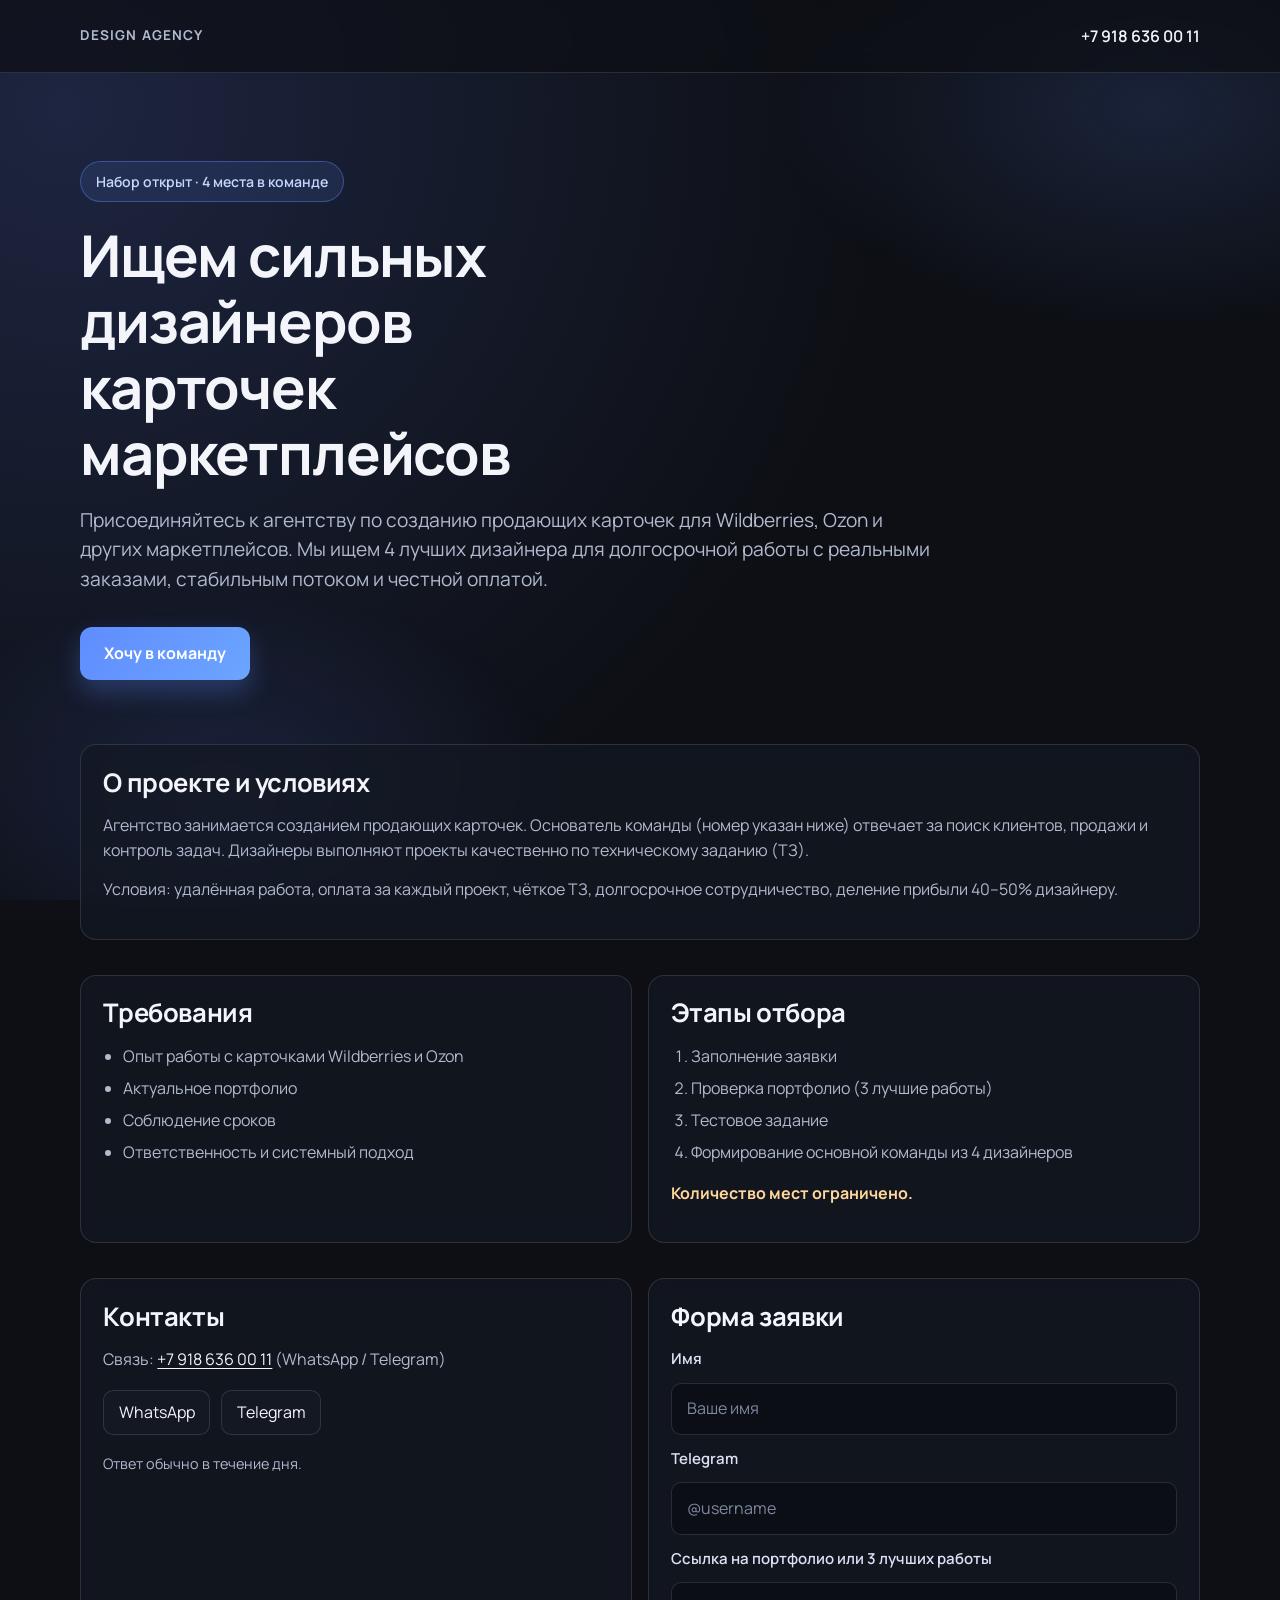
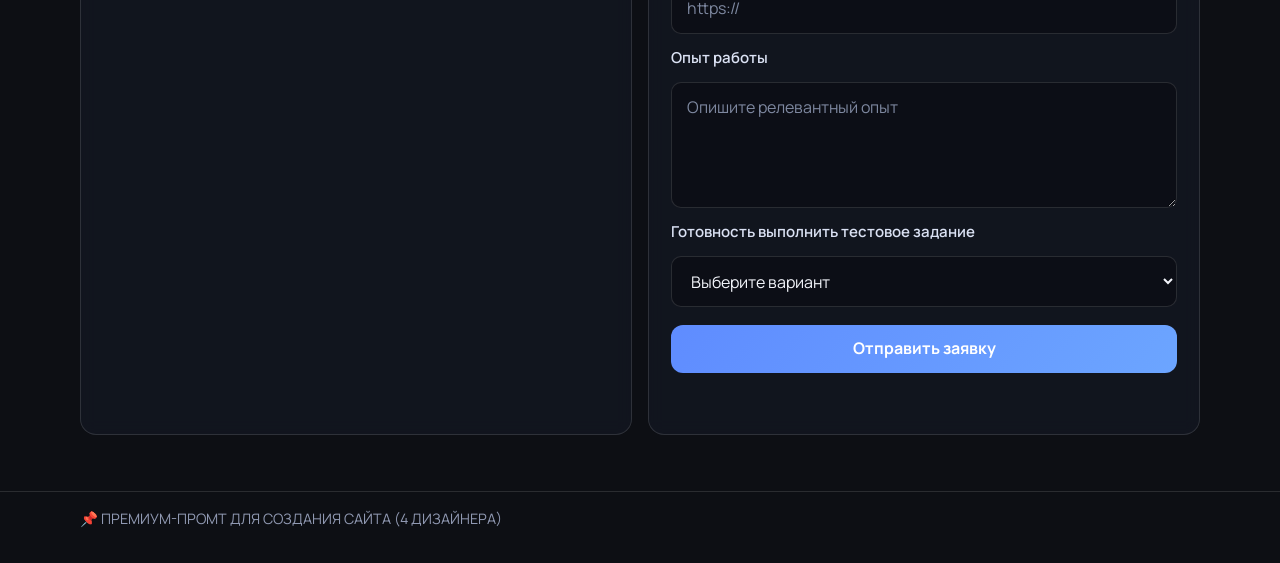
==== index.html @ c495c3c7 "Create premium single-page designer recruitment landing Co-authored-by: Аведикян Карен <karenavediky" ====
<!DOCTYPE html>
<html lang="ru">
<head>
  <meta charset="UTF-8">
  <meta name="viewport" content="width=device-width, initial-scale=1.0">
  <title>Набор дизайнеров карточек маркетплейсов</title>
  <meta
    name="description"
    content="Набор 4 дизайнеров карточек товаров для Wildberries, Ozon и других маркетплейсов. Долгосрочная работа, реальные заказы, честная оплата."
  >
  <link rel="preconnect" href="https://fonts.googleapis.com">
  <link rel="preconnect" href="https://fonts.gstatic.com" crossorigin>
  <link
    href="https://fonts.googleapis.com/css2?family=Manrope:wght@400;500;600;700;800&display=swap"
    rel="stylesheet"
  >
  <link rel="stylesheet" href="styles.css">
</head>
<body>
  <div class="background-glow" aria-hidden="true"></div>
  <header class="site-header">
    <div class="container header-content">
      <p class="brand">Design Agency</p>
      <a class="header-phone" href="tel:+79186360011">+7 918 636 00 11</a>
    </div>
  </header>

  <main>
    <section class="hero">
      <div class="container">
        <p class="badge">Набор открыт · 4 места в команде</p>
        <h1>Ищем сильных дизайнеров карточек маркетплейсов</h1>
        <p class="hero-subtitle">
          Присоединяйтесь к агентству по созданию продающих карточек для Wildberries, Ozon и других
          маркетплейсов. Мы ищем 4 лучших дизайнера для долгосрочной работы с реальными заказами,
          стабильным потоком и честной оплатой.
        </p>
        <button class="cta-button" type="button" data-scroll-target="#application">
          Хочу в команду
        </button>
      </div>
    </section>

    <section class="section">
      <div class="container card-grid">
        <article class="card">
          <h2>О проекте и условиях</h2>
          <p>
            Агентство занимается созданием продающих карточек. Основатель команды (номер указан ниже)
            отвечает за поиск клиентов, продажи и контроль задач. Дизайнеры выполняют проекты качественно
            по техническому заданию (ТЗ).
          </p>
          <p>
            Условия: удалённая работа, оплата за каждый проект, чёткое ТЗ, долгосрочное сотрудничество,
            деление прибыли 40–50% дизайнеру.
          </p>
        </article>
      </div>
    </section>

    <section class="section">
      <div class="container card-grid card-grid--double">
        <article class="card">
          <h2>Требования</h2>
          <ul>
            <li>Опыт работы с карточками Wildberries и Ozon</li>
            <li>Актуальное портфолио</li>
            <li>Соблюдение сроков</li>
            <li>Ответственность и системный подход</li>
          </ul>
        </article>
        <article class="card">
          <h2>Этапы отбора</h2>
          <ol>
            <li>Заполнение заявки</li>
            <li>Проверка портфолио (3 лучшие работы)</li>
            <li>Тестовое задание</li>
            <li>Формирование основной команды из 4 дизайнеров</li>
          </ol>
          <p class="limited-places">Количество мест ограничено.</p>
        </article>
      </div>
    </section>

    <section class="section" id="application">
      <div class="container card-grid card-grid--double">
        <article class="card contact-card">
          <h2>Контакты</h2>
          <p class="contact-line">
            Связь:
            <a href="tel:+79186360011">+7 918 636 00 11</a>
            (WhatsApp / Telegram)
          </p>
          <div class="messengers">
            <a class="messenger-link" href="https://wa.me/79186360011" target="_blank" rel="noopener noreferrer">
              WhatsApp
            </a>
            <a class="messenger-link" href="https://t.me/+79186360011" target="_blank" rel="noopener noreferrer">
              Telegram
            </a>
          </div>
          <p class="note">Ответ обычно в течение дня.</p>
        </article>

        <article class="card form-card">
          <h2>Форма заявки</h2>
          <form id="application-form" novalidate>
            <label for="name">Имя</label>
            <input id="name" name="name" type="text" required placeholder="Ваше имя">

            <label for="telegram">Telegram</label>
            <input id="telegram" name="telegram" type="text" required placeholder="@username">

            <label for="portfolio">Ссылка на портфолио или 3 лучших работы</label>
            <input id="portfolio" name="portfolio" type="url" required placeholder="https://">

            <label for="experience">Опыт работы</label>
            <textarea id="experience" name="experience" rows="4" required placeholder="Опишите релевантный опыт"></textarea>

            <label for="test-task">Готовность выполнить тестовое задание</label>
            <select id="test-task" name="test-task" required>
              <option value="" selected disabled>Выберите вариант</option>
              <option value="yes">Да, готов(а)</option>
              <option value="no">Нет, пока не готов(а)</option>
            </select>

            <button class="submit-button" type="submit">Отправить заявку</button>
            <p id="form-message" class="form-message" aria-live="polite"></p>
          </form>
        </article>
      </div>
    </section>
  </main>

  <footer class="site-footer">
    <div class="container">
      <p>📌 ПРЕМИУМ-ПРОМТ ДЛЯ СОЗДАНИЯ САЙТА (4 ДИЗАЙНЕРА)</p>
    </div>
  </footer>

  <script src="script.js"></script>
</body>
</html>
---- styles.css ----
:root {
  --bg: #0d0f14;
  --bg-soft: #141823;
  --card: rgba(20, 24, 35, 0.72);
  --text: #f3f5fb;
  --muted: #b1bacf;
  --accent: #5f8cff;
  --accent-strong: #4f79e5;
  --stroke: rgba(255, 255, 255, 0.12);
  --ok: #6ad7a3;
}

* {
  box-sizing: border-box;
}

html,
body {
  margin: 0;
  padding: 0;
}

body {
  font-family: "Manrope", -apple-system, BlinkMacSystemFont, "Segoe UI", sans-serif;
  background: radial-gradient(circle at 5% 5%, #1d2540 0, rgba(29, 37, 64, 0) 35%), var(--bg);
  color: var(--text);
  line-height: 1.55;
  min-height: 100vh;
}

.background-glow {
  position: fixed;
  inset: 0;
  z-index: -1;
  pointer-events: none;
  background:
    radial-gradient(40rem 24rem at 90% 12%, rgba(95, 140, 255, 0.16), transparent 60%),
    radial-gradient(34rem 22rem at 18% 90%, rgba(89, 125, 255, 0.15), transparent 64%);
}

.container {
  width: min(1120px, calc(100% - 2.5rem));
  margin-inline: auto;
}

.site-header {
  position: sticky;
  top: 0;
  z-index: 10;
  backdrop-filter: blur(10px);
  border-bottom: 1px solid var(--stroke);
  background: rgba(13, 15, 20, 0.7);
}

.header-content {
  min-height: 72px;
  display: flex;
  align-items: center;
  justify-content: space-between;
}

.brand {
  margin: 0;
  letter-spacing: 0.08em;
  text-transform: uppercase;
  color: var(--muted);
  font-weight: 700;
  font-size: 0.85rem;
}

.header-phone {
  color: var(--text);
  text-decoration: none;
  font-weight: 600;
  transition: color 160ms ease;
}

.header-phone:hover {
  color: var(--accent);
}

.hero {
  padding: 5.5rem 0 3rem;
}

.badge {
  display: inline-flex;
  margin: 0 0 1.2rem;
  border: 1px solid rgba(95, 140, 255, 0.4);
  background: rgba(95, 140, 255, 0.12);
  color: #c6d7ff;
  border-radius: 999px;
  font-weight: 600;
  font-size: 0.88rem;
  padding: 0.55rem 0.95rem;
}

h1,
h2 {
  margin: 0;
  line-height: 1.15;
}

h1 {
  font-size: clamp(2rem, 4.5vw, 3.65rem);
  max-width: 13ch;
  letter-spacing: -0.02em;
}

.hero-subtitle {
  margin: 1.2rem 0 2rem;
  max-width: 72ch;
  color: var(--muted);
  font-size: clamp(1rem, 1.5vw, 1.2rem);
}

.cta-button,
.submit-button {
  border: 0;
  border-radius: 12px;
  font: inherit;
  font-weight: 700;
  color: white;
  background: linear-gradient(130deg, var(--accent) 0%, #6ca5ff 100%);
  cursor: pointer;
  transition: transform 160ms ease, box-shadow 160ms ease, background 160ms ease;
}

.cta-button {
  padding: 0.9rem 1.5rem;
  font-size: 1rem;
  box-shadow: 0 12px 24px rgba(95, 140, 255, 0.28);
}

.cta-button:hover,
.submit-button:hover {
  transform: translateY(-1px);
  box-shadow: 0 16px 28px rgba(95, 140, 255, 0.35);
  background: linear-gradient(130deg, var(--accent-strong) 0%, #638ef0 100%);
}

.section {
  padding: 1rem 0 1.2rem;
}

.card-grid {
  display: grid;
  grid-template-columns: 1fr;
  gap: 1rem;
}

.card-grid--double {
  grid-template-columns: repeat(2, minmax(0, 1fr));
}

.card {
  background: var(--card);
  border: 1px solid var(--stroke);
  border-radius: 16px;
  padding: 1.4rem;
  backdrop-filter: blur(8px);
}

h2 {
  font-size: clamp(1.2rem, 2vw, 1.6rem);
  margin-bottom: 1rem;
  letter-spacing: -0.015em;
}

p {
  margin: 0 0 0.9rem;
  color: var(--muted);
}

ul,
ol {
  margin: 0;
  padding-left: 1.2rem;
  color: var(--muted);
}

li + li {
  margin-top: 0.45rem;
}

.limited-places {
  margin-top: 1rem;
  color: #ffd69b;
  font-weight: 700;
}

.contact-line a {
  color: var(--text);
  text-decoration: underline;
  text-underline-offset: 0.2rem;
}

.messengers {
  display: flex;
  flex-wrap: wrap;
  gap: 0.7rem;
  margin: 1.15rem 0;
}

.messenger-link {
  text-decoration: none;
  color: var(--text);
  border: 1px solid var(--stroke);
  padding: 0.55rem 0.9rem;
  border-radius: 10px;
  background: var(--bg-soft);
  transition: border-color 150ms ease, color 150ms ease;
}

.messenger-link:hover {
  color: var(--accent);
  border-color: rgba(95, 140, 255, 0.8);
}

.note {
  margin: 0;
  font-size: 0.9rem;
}

form {
  display: grid;
  gap: 0.75rem;
}

label {
  color: #dbe2f4;
  font-weight: 600;
  font-size: 0.94rem;
}

input,
textarea,
select {
  width: 100%;
  font: inherit;
  border-radius: 10px;
  border: 1px solid var(--stroke);
  background: rgba(10, 12, 18, 0.6);
  color: var(--text);
  padding: 0.8rem 0.9rem;
  outline: none;
  transition: border-color 140ms ease, box-shadow 140ms ease;
}

input::placeholder,
textarea::placeholder {
  color: #7e88a0;
}

input:focus,
textarea:focus,
select:focus {
  border-color: rgba(95, 140, 255, 0.9);
  box-shadow: 0 0 0 3px rgba(95, 140, 255, 0.18);
}

.submit-button {
  margin-top: 0.35rem;
  min-height: 48px;
}

.form-message {
  margin: 0.5rem 0 0;
  color: var(--ok);
  min-height: 1.2rem;
}

.site-footer {
  border-top: 1px solid var(--stroke);
  margin-top: 2.3rem;
  padding: 1rem 0 2rem;
}

.site-footer p {
  margin: 0;
  color: #9099b2;
  font-size: 0.9rem;
}

@media (max-width: 920px) {
  .card-grid--double {
    grid-template-columns: 1fr;
  }

  .hero {
    padding-top: 4.5rem;
  }
}

@media (max-width: 640px) {
  .container {
    width: min(1120px, calc(100% - 1.4rem));
  }

  .site-header {
    position: static;
  }

  .header-content {
    min-height: 64px;
  }

  .brand {
    font-size: 0.78rem;
  }

  .header-phone {
    font-size: 0.95rem;
  }

  .card {
    padding: 1.1rem;
  }
}
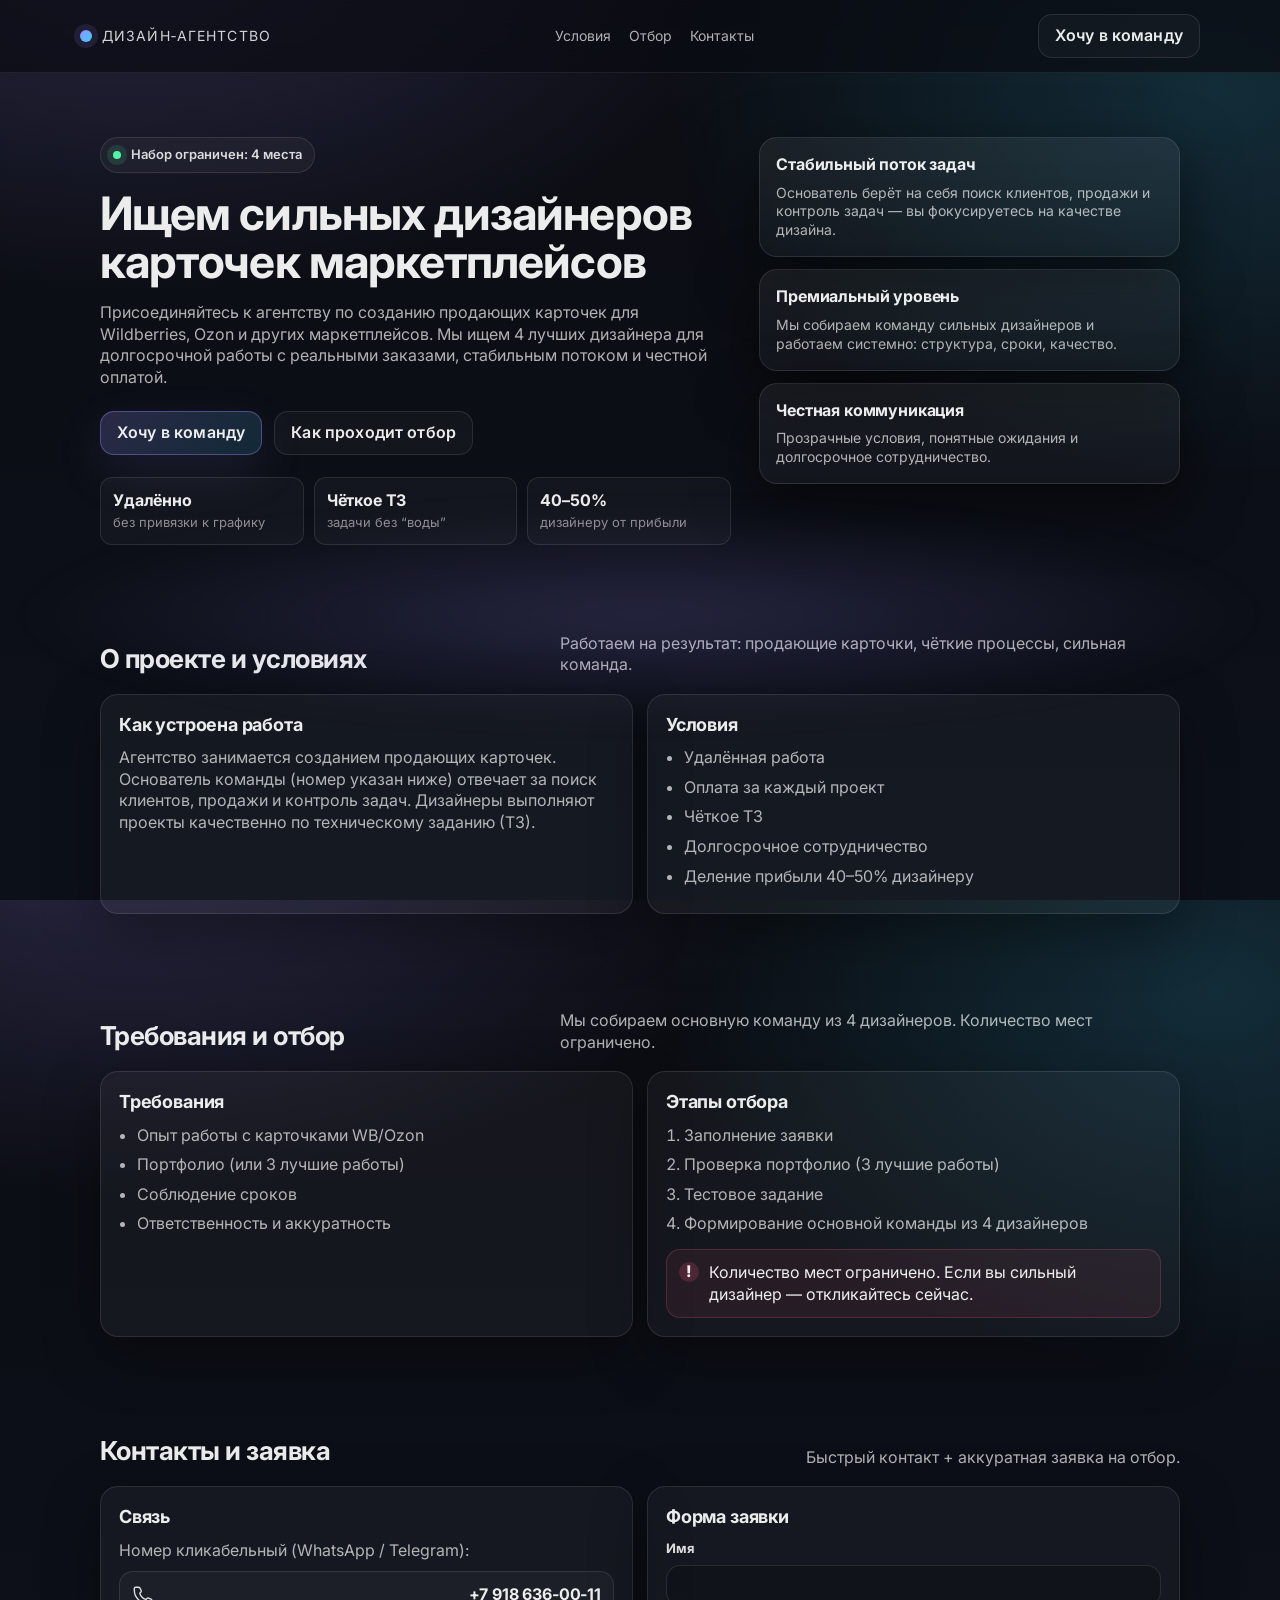
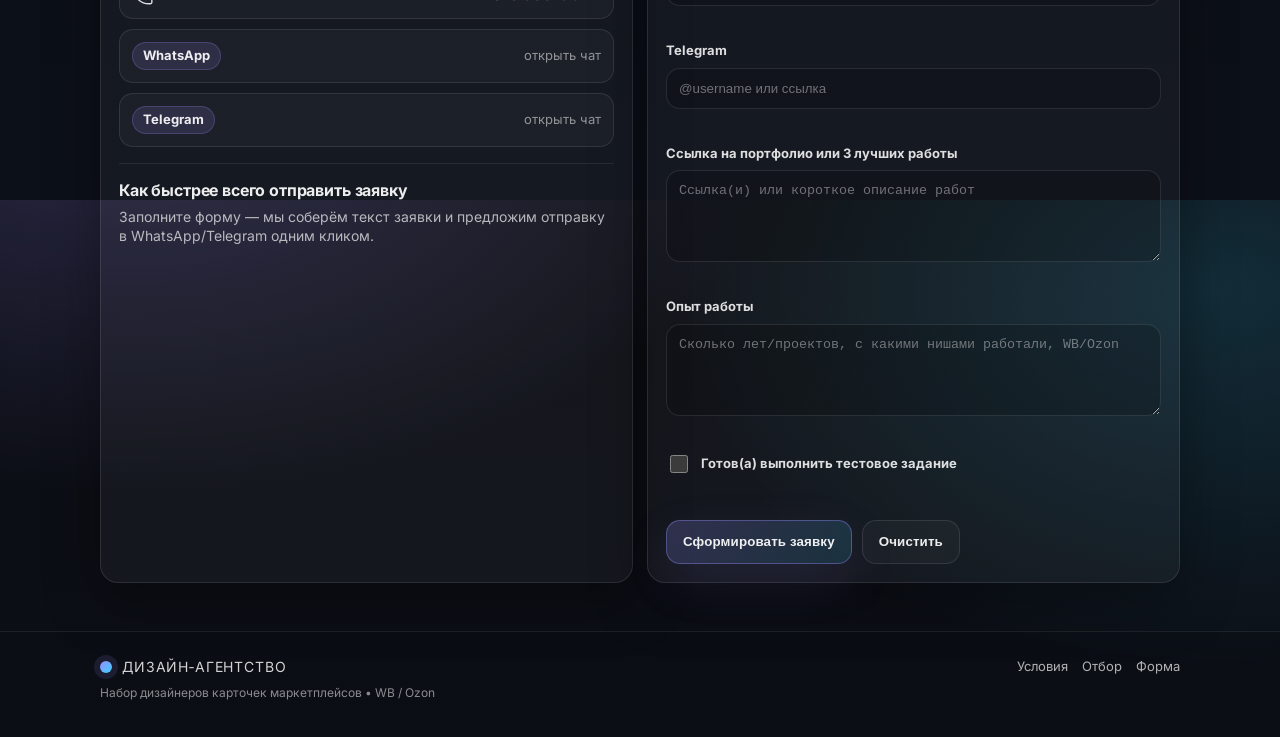
==== commit 8b74066b: "Add premium one-page designer recruitment landing Co-authored-by: Аведикян Карен <karenavedikyan@use" ====
--- a/index.html
+++ b/index.html
@@ -1,143 +1,358 @@
-<!DOCTYPE html>
+<!doctype html>
 <html lang="ru">
-<head>
-  <meta charset="UTF-8">
-  <meta name="viewport" content="width=device-width, initial-scale=1.0">
-  <title>Набор дизайнеров карточек маркетплейсов</title>
-  <meta
-    name="description"
-    content="Набор 4 дизайнеров карточек товаров для Wildberries, Ozon и других маркетплейсов. Долгосрочная работа, реальные заказы, честная оплата."
-  >
-  <link rel="preconnect" href="https://fonts.googleapis.com">
-  <link rel="preconnect" href="https://fonts.gstatic.com" crossorigin>
-  <link
-    href="https://fonts.googleapis.com/css2?family=Manrope:wght@400;500;600;700;800&display=swap"
-    rel="stylesheet"
-  >
-  <link rel="stylesheet" href="styles.css">
-</head>
-<body>
-  <div class="background-glow" aria-hidden="true"></div>
-  <header class="site-header">
-    <div class="container header-content">
-      <p class="brand">Design Agency</p>
-      <a class="header-phone" href="tel:+79186360011">+7 918 636 00 11</a>
-    </div>
-  </header>
-
-  <main>
-    <section class="hero">
-      <div class="container">
-        <p class="badge">Набор открыт · 4 места в команде</p>
-        <h1>Ищем сильных дизайнеров карточек маркетплейсов</h1>
-        <p class="hero-subtitle">
-          Присоединяйтесь к агентству по созданию продающих карточек для Wildberries, Ozon и других
-          маркетплейсов. Мы ищем 4 лучших дизайнера для долгосрочной работы с реальными заказами,
-          стабильным потоком и честной оплатой.
-        </p>
-        <button class="cta-button" type="button" data-scroll-target="#application">
-          Хочу в команду
-        </button>
+  <head>
+    <meta charset="utf-8" />
+    <meta name="viewport" content="width=device-width, initial-scale=1" />
+    <meta name="color-scheme" content="dark" />
+    <title>Набор дизайнеров карточек маркетплейсов — агентство</title>
+    <meta
+      name="description"
+      content="Набор 4 сильных дизайнеров карточек товаров для Wildberries, Ozon и других маркетплейсов. Реальные заказы, стабильный поток, честная оплата."
+    />
+
+    <meta property="og:title" content="Ищем сильных дизайнеров карточек маркетплейсов" />
+    <meta
+      property="og:description"
+      content="Присоединяйтесь к агентству по созданию продающих карточек для WB/Ozon. Набор 4 дизайнеров для долгосрочной работы."
+    />
+    <meta property="og:type" content="website" />
+
+    <link rel="preconnect" href="https://fonts.googleapis.com" />
+    <link rel="preconnect" href="https://fonts.gstatic.com" crossorigin />
+    <link
+      href="https://fonts.googleapis.com/css2?family=Inter:wght@400;500;600;700&display=swap"
+      rel="stylesheet"
+    />
+
+    <link rel="stylesheet" href="./styles.css" />
+  </head>
+  <body>
+    <a class="skip-link" href="#apply">Перейти к форме</a>
+
+    <header class="site-header" role="banner">
+      <div class="container header-inner">
+        <div class="brand">
+          <span class="brand-mark" aria-hidden="true"></span>
+          <span class="brand-text">Дизайн‑агентство</span>
+        </div>
+
+        <nav class="header-nav" aria-label="Навигация">
+          <a href="#about">Условия</a>
+          <a href="#requirements">Отбор</a>
+          <a href="#contacts">Контакты</a>
+        </nav>
+
+        <div class="header-cta">
+          <a class="button button-ghost" href="#apply">Хочу в команду</a>
+        </div>
       </div>
-    </section>
-
-    <section class="section">
-      <div class="container card-grid">
-        <article class="card">
-          <h2>О проекте и условиях</h2>
-          <p>
-            Агентство занимается созданием продающих карточек. Основатель команды (номер указан ниже)
-            отвечает за поиск клиентов, продажи и контроль задач. Дизайнеры выполняют проекты качественно
-            по техническому заданию (ТЗ).
-          </p>
-          <p>
-            Условия: удалённая работа, оплата за каждый проект, чёткое ТЗ, долгосрочное сотрудничество,
-            деление прибыли 40–50% дизайнеру.
-          </p>
-        </article>
+    </header>
+
+    <main>
+      <section class="hero" aria-label="Главный экран">
+        <div class="container hero-grid">
+          <div class="hero-copy">
+            <div class="badge" aria-label="Ограниченный набор">
+              <span class="badge-dot" aria-hidden="true"></span>
+              <span>Набор ограничен: 4 места</span>
+            </div>
+
+            <h1>Ищем сильных дизайнеров карточек маркетплейсов</h1>
+
+            <p class="lead">
+              Присоединяйтесь к агентству по созданию продающих карточек для Wildberries, Ozon и
+              других маркетплейсов. Мы ищем 4 лучших дизайнера для долгосрочной работы с реальными
+              заказами, стабильным потоком и честной оплатой.
+            </p>
+
+            <div class="hero-actions">
+              <a class="button button-primary" href="#apply">Хочу в команду</a>
+              <a class="button button-ghost" href="#requirements">Как проходит отбор</a>
+            </div>
+
+            <div class="hero-metrics" aria-label="Ключевые условия">
+              <div class="metric">
+                <div class="metric-title">Удалённо</div>
+                <div class="metric-sub">без привязки к графику</div>
+              </div>
+              <div class="metric">
+                <div class="metric-title">Чёткое ТЗ</div>
+                <div class="metric-sub">задачи без “воды”</div>
+              </div>
+              <div class="metric">
+                <div class="metric-title">40–50%</div>
+                <div class="metric-sub">дизайнеру от прибыли</div>
+              </div>
+            </div>
+          </div>
+
+          <div class="hero-panel" aria-label="Панель преимуществ">
+            <div class="panel-card">
+              <div class="panel-title">Стабильный поток задач</div>
+              <div class="panel-text">
+                Основатель берёт на себя поиск клиентов, продажи и контроль задач — вы фокусируетесь
+                на качестве дизайна.
+              </div>
+            </div>
+            <div class="panel-card">
+              <div class="panel-title">Премиальный уровень</div>
+              <div class="panel-text">
+                Мы собираем команду сильных дизайнеров и работаем системно: структура, сроки,
+                качество.
+              </div>
+            </div>
+            <div class="panel-card">
+              <div class="panel-title">Честная коммуникация</div>
+              <div class="panel-text">
+                Прозрачные условия, понятные ожидания и долгосрочное сотрудничество.
+              </div>
+            </div>
+          </div>
+        </div>
+
+        <div class="hero-glow" aria-hidden="true"></div>
+      </section>
+
+      <section class="section" id="about" aria-label="О проекте и условиях">
+        <div class="container">
+          <div class="section-head">
+            <h2>О проекте и условиях</h2>
+            <p class="section-sub">
+              Работаем на результат: продающие карточки, чёткие процессы, сильная команда.
+            </p>
+          </div>
+
+          <div class="grid-2">
+            <div class="surface">
+              <h3>Как устроена работа</h3>
+              <p class="text">
+                Агентство занимается созданием продающих карточек. Основатель команды (номер указан
+                ниже) отвечает за поиск клиентов, продажи и контроль задач. Дизайнеры выполняют
+                проекты качественно по техническому заданию (ТЗ).
+              </p>
+            </div>
+
+            <div class="surface">
+              <h3>Условия</h3>
+              <ul class="list">
+                <li>Удалённая работа</li>
+                <li>Оплата за каждый проект</li>
+                <li>Чёткое ТЗ</li>
+                <li>Долгосрочное сотрудничество</li>
+                <li>Деление прибыли 40–50% дизайнеру</li>
+              </ul>
+            </div>
+          </div>
+        </div>
+      </section>
+
+      <section class="section" id="requirements" aria-label="Требования и отбор">
+        <div class="container">
+          <div class="section-head">
+            <h2>Требования и отбор</h2>
+            <p class="section-sub">
+              Мы собираем основную команду из 4 дизайнеров. Количество мест ограничено.
+            </p>
+          </div>
+
+          <div class="grid-2">
+            <div class="surface">
+              <h3>Требования</h3>
+              <ul class="list">
+                <li>Опыт работы с карточками WB/Ozon</li>
+                <li>Портфолио (или 3 лучшие работы)</li>
+                <li>Соблюдение сроков</li>
+                <li>Ответственность и аккуратность</li>
+              </ul>
+            </div>
+
+            <div class="surface">
+              <h3>Этапы отбора</h3>
+              <ol class="steps">
+                <li>Заполнение заявки</li>
+                <li>Проверка портфолио (3 лучшие работы)</li>
+                <li>Тестовое задание</li>
+                <li>Формирование основной команды из 4 дизайнеров</li>
+              </ol>
+              <div class="note">
+                <span class="note-mark" aria-hidden="true">!</span>
+                <span>Количество мест ограничено. Если вы сильный дизайнер — откликайтесь сейчас.</span>
+              </div>
+            </div>
+          </div>
+        </div>
+      </section>
+
+      <section class="section" id="contacts" aria-label="Контакты и форма заявки">
+        <div class="container">
+          <div class="section-head">
+            <h2>Контакты и заявка</h2>
+            <p class="section-sub">Быстрый контакт + аккуратная заявка на отбор.</p>
+          </div>
+
+          <div class="grid-2">
+            <div class="surface contact-surface">
+              <h3>Связь</h3>
+              <p class="text">
+                Номер кликабельный (WhatsApp / Telegram):
+              </p>
+
+              <div class="contact-links">
+                <a class="contact-link" href="tel:+79186360011" aria-label="Позвонить">
+                  <span class="icon" aria-hidden="true">
+                    <svg viewBox="0 0 24 24" fill="none">
+                      <path
+                        d="M7.5 3.75c.6 0 1.12.36 1.35.9l1.2 2.8c.2.46.1 1-.26 1.37l-1.1 1.1c-.1.1-.14.24-.1.38 1 3.1 3.44 5.54 6.54 6.54.14.05.28.01.38-.1l1.1-1.1c.37-.36.91-.46 1.37-.26l2.8 1.2c.54.23.9.75.9 1.35V20c0 .83-.67 1.5-1.5 1.5h-1.5C9.3 21.5 2.5 14.7 2.5 6.5V5c0-.83.67-1.5 1.5-1.5h3.5Z"
+                        stroke="currentColor"
+                        stroke-width="1.5"
+                        stroke-linecap="round"
+                        stroke-linejoin="round"
+                      />
+                    </svg>
+                  </span>
+                  <span class="contact-text">+7 918 636‑00‑11</span>
+                </a>
+
+                <a
+                  class="contact-link"
+                  href="https://wa.me/79186360011"
+                  target="_blank"
+                  rel="noreferrer"
+                  aria-label="Написать в WhatsApp"
+                >
+                  <span class="pill">WhatsApp</span>
+                  <span class="muted">открыть чат</span>
+                </a>
+
+                <a
+                  class="contact-link"
+                  href="tg://resolve?phone=79186360011"
+                  aria-label="Написать в Telegram"
+                >
+                  <span class="pill">Telegram</span>
+                  <span class="muted">открыть чат</span>
+                </a>
+              </div>
+
+              <div class="divider" role="separator"></div>
+
+              <div class="mini">
+                <div class="mini-title">Как быстрее всего отправить заявку</div>
+                <div class="mini-text">
+                  Заполните форму — мы соберём текст заявки и предложим отправку в WhatsApp/Telegram
+                  одним кликом.
+                </div>
+              </div>
+            </div>
+
+            <div class="surface" id="apply">
+              <h3>Форма заявки</h3>
+              <form class="form" id="applyForm" novalidate>
+                <div class="field">
+                  <label for="name">Имя</label>
+                  <input id="name" name="name" type="text" autocomplete="name" required />
+                  <div class="field-hint" data-error-for="name"></div>
+                </div>
+
+                <div class="field">
+                  <label for="telegram">Telegram</label>
+                  <input
+                    id="telegram"
+                    name="telegram"
+                    type="text"
+                    autocomplete="off"
+                    placeholder="@username или ссылка"
+                    required
+                  />
+                  <div class="field-hint" data-error-for="telegram"></div>
+                </div>
+
+                <div class="field">
+                  <label for="portfolio">Ссылка на портфолио или 3 лучших работы</label>
+                  <textarea
+                    id="portfolio"
+                    name="portfolio"
+                    rows="3"
+                    placeholder="Ссылка(и) или короткое описание работ"
+                    required
+                  ></textarea>
+                  <div class="field-hint" data-error-for="portfolio"></div>
+                </div>
+
+                <div class="field">
+                  <label for="experience">Опыт работы</label>
+                  <textarea
+                    id="experience"
+                    name="experience"
+                    rows="3"
+                    placeholder="Сколько лет/проектов, с какими нишами работали, WB/Ozon"
+                    required
+                  ></textarea>
+                  <div class="field-hint" data-error-for="experience"></div>
+                </div>
+
+                <div class="field field-row">
+                  <input id="testReady" name="testReady" type="checkbox" required />
+                  <label for="testReady" class="label-inline"
+                    >Готов(а) выполнить тестовое задание</label
+                  >
+                </div>
+                <div class="field-hint" data-error-for="testReady"></div>
+
+                <div class="form-actions">
+                  <button class="button button-primary" type="submit">Сформировать заявку</button>
+                  <button class="button button-ghost" type="button" id="clearForm">
+                    Очистить
+                  </button>
+                </div>
+
+                <div class="result" id="result" hidden>
+                  <div class="result-head">
+                    <div class="result-title">Заявка готова</div>
+                    <button class="button button-ghost button-small" type="button" id="copyText">
+                      Скопировать
+                    </button>
+                  </div>
+
+                  <pre class="result-text" id="resultText" aria-label="Текст заявки"></pre>
+
+                  <div class="result-actions">
+                    <a class="button button-primary" id="sendWhatsApp" target="_blank" rel="noreferrer"
+                      >Отправить в WhatsApp</a
+                    >
+                    <a class="button button-ghost" id="sendTelegram" target="_blank" rel="noreferrer"
+                      >Отправить в Telegram</a
+                    >
+                  </div>
+
+                  <div class="fineprint">
+                    Нажимая на кнопки отправки, вы открываете ваш мессенджер с готовым текстом.
+                  </div>
+                </div>
+              </form>
+            </div>
+          </div>
+        </div>
+      </section>
+    </main>
+
+    <footer class="site-footer" role="contentinfo">
+      <div class="container footer-inner">
+        <div class="footer-left">
+          <div class="brand brand-footer">
+            <span class="brand-mark" aria-hidden="true"></span>
+            <span class="brand-text">Дизайн‑агентство</span>
+          </div>
+          <div class="footer-note">Набор дизайнеров карточек маркетплейсов • WB / Ozon</div>
+        </div>
+        <div class="footer-right">
+          <a href="#about">Условия</a>
+          <a href="#requirements">Отбор</a>
+          <a href="#apply">Форма</a>
+        </div>
       </div>
-    </section>
-
-    <section class="section">
-      <div class="container card-grid card-grid--double">
-        <article class="card">
-          <h2>Требования</h2>
-          <ul>
-            <li>Опыт работы с карточками Wildberries и Ozon</li>
-            <li>Актуальное портфолио</li>
-            <li>Соблюдение сроков</li>
-            <li>Ответственность и системный подход</li>
-          </ul>
-        </article>
-        <article class="card">
-          <h2>Этапы отбора</h2>
-          <ol>
-            <li>Заполнение заявки</li>
-            <li>Проверка портфолио (3 лучшие работы)</li>
-            <li>Тестовое задание</li>
-            <li>Формирование основной команды из 4 дизайнеров</li>
-          </ol>
-          <p class="limited-places">Количество мест ограничено.</p>
-        </article>
-      </div>
-    </section>
-
-    <section class="section" id="application">
-      <div class="container card-grid card-grid--double">
-        <article class="card contact-card">
-          <h2>Контакты</h2>
-          <p class="contact-line">
-            Связь:
-            <a href="tel:+79186360011">+7 918 636 00 11</a>
-            (WhatsApp / Telegram)
-          </p>
-          <div class="messengers">
-            <a class="messenger-link" href="https://wa.me/79186360011" target="_blank" rel="noopener noreferrer">
-              WhatsApp
-            </a>
-            <a class="messenger-link" href="https://t.me/+79186360011" target="_blank" rel="noopener noreferrer">
-              Telegram
-            </a>
-          </div>
-          <p class="note">Ответ обычно в течение дня.</p>
-        </article>
-
-        <article class="card form-card">
-          <h2>Форма заявки</h2>
-          <form id="application-form" novalidate>
-            <label for="name">Имя</label>
-            <input id="name" name="name" type="text" required placeholder="Ваше имя">
-
-            <label for="telegram">Telegram</label>
-            <input id="telegram" name="telegram" type="text" required placeholder="@username">
-
-            <label for="portfolio">Ссылка на портфолио или 3 лучших работы</label>
-            <input id="portfolio" name="portfolio" type="url" required placeholder="https://">
-
-            <label for="experience">Опыт работы</label>
-            <textarea id="experience" name="experience" rows="4" required placeholder="Опишите релевантный опыт"></textarea>
-
-            <label for="test-task">Готовность выполнить тестовое задание</label>
-            <select id="test-task" name="test-task" required>
-              <option value="" selected disabled>Выберите вариант</option>
-              <option value="yes">Да, готов(а)</option>
-              <option value="no">Нет, пока не готов(а)</option>
-            </select>
-
-            <button class="submit-button" type="submit">Отправить заявку</button>
-            <p id="form-message" class="form-message" aria-live="polite"></p>
-          </form>
-        </article>
-      </div>
-    </section>
-  </main>
-
-  <footer class="site-footer">
-    <div class="container">
-      <p>📌 ПРЕМИУМ-ПРОМТ ДЛЯ СОЗДАНИЯ САЙТА (4 ДИЗАЙНЕРА)</p>
-    </div>
-  </footer>
-
-  <script src="script.js"></script>
-</body>
+    </footer>
+
+    <script src="./script.js"></script>
+  </body>
 </html>
--- a/styles.css
+++ b/styles.css
@@ -1,319 +1,536 @@
-:root {
-  --bg: #0d0f14;
-  --bg-soft: #141823;
-  --card: rgba(20, 24, 35, 0.72);
-  --text: #f3f5fb;
-  --muted: #b1bacf;
-  --accent: #5f8cff;
-  --accent-strong: #4f79e5;
-  --stroke: rgba(255, 255, 255, 0.12);
-  --ok: #6ad7a3;
-}
-
-* {
-  box-sizing: border-box;
-}
-
-html,
-body {
+:root{
+  --bg: #0b0d12;
+  --bg2: #0c1019;
+  --surface: rgba(255,255,255,.06);
+  --surface-2: rgba(255,255,255,.08);
+  --stroke: rgba(255,255,255,.10);
+  --text: rgba(255,255,255,.92);
+  --muted: rgba(255,255,255,.68);
+  --muted-2: rgba(255,255,255,.52);
+  --shadow: 0 20px 60px rgba(0,0,0,.55);
+  --radius: 18px;
+  --radius-sm: 12px;
+  --accent: #9b8cff;
+  --accent2: #39d1ff;
+  --ok: #56f0a6;
+  --danger: #ff5c7a;
+  --max: 1120px;
+}
+
+*{box-sizing:border-box}
+html,body{height:100%}
+body{
+  margin:0;
+  font-family: Inter, ui-sans-serif, system-ui, -apple-system, Segoe UI, Roboto, Arial, "Noto Sans", "Helvetica Neue", sans-serif;
+  color: var(--text);
+  background:
+    radial-gradient(1200px 700px at 10% -10%, rgba(155,140,255,.22), transparent 55%),
+    radial-gradient(1000px 700px at 95% 10%, rgba(57,209,255,.16), transparent 55%),
+    linear-gradient(180deg, var(--bg), var(--bg2));
+  line-height:1.35;
+  overflow-x:hidden;
+}
+
+a{color:inherit; text-decoration:none}
+a:hover{color:rgba(255,255,255,.96)}
+
+.container{
+  width:100%;
+  max-width: var(--max);
+  padding: 0 20px;
+  margin:0 auto;
+}
+
+.skip-link{
+  position:absolute;
+  left:-999px;
+  top:auto;
+  width:1px;
+  height:1px;
+  overflow:hidden;
+}
+.skip-link:focus{
+  left:16px;
+  top:16px;
+  width:auto;
+  height:auto;
+  padding:10px 12px;
+  border-radius: 10px;
+  background: rgba(0,0,0,.7);
+  border: 1px solid var(--stroke);
+  z-index: 9999;
+}
+
+.site-header{
+  position:sticky;
+  top:0;
+  z-index: 50;
+  backdrop-filter: blur(14px);
+  background: rgba(10,12,18,.72);
+  border-bottom: 1px solid rgba(255,255,255,.08);
+}
+.header-inner{
+  display:flex;
+  align-items:center;
+  justify-content:space-between;
+  gap:16px;
+  padding: 14px 0;
+}
+.brand{
+  display:flex;
+  align-items:center;
+  gap:10px;
+  min-width: 180px;
+}
+.brand-mark{
+  width:12px;
+  height:12px;
+  border-radius: 999px;
+  background: linear-gradient(135deg, var(--accent), var(--accent2));
+  box-shadow: 0 0 0 6px rgba(155,140,255,.12);
+}
+.brand-text{
+  font-size: 14px;
+  letter-spacing: .08em;
+  text-transform: uppercase;
+  color: rgba(255,255,255,.82);
+}
+.header-nav{
+  display:flex;
+  gap: 18px;
+  align-items:center;
+}
+.header-nav a{
+  font-size: 14px;
+  color: var(--muted);
+}
+.header-nav a:hover{
+  color: rgba(255,255,255,.9);
+}
+.header-cta{display:flex; align-items:center}
+
+.button{
+  display:inline-flex;
+  align-items:center;
+  justify-content:center;
+  gap:10px;
+  height: 44px;
+  padding: 0 16px;
+  border-radius: 14px;
+  border: 1px solid var(--stroke);
+  background: rgba(255,255,255,.04);
+  color: rgba(255,255,255,.92);
+  font-weight: 600;
+  letter-spacing: .01em;
+  transition: transform .15s ease, background .15s ease, border-color .15s ease, box-shadow .15s ease;
+  cursor:pointer;
+}
+.button:hover{
+  transform: translateY(-1px);
+  border-color: rgba(255,255,255,.16);
+  background: rgba(255,255,255,.06);
+}
+.button:active{transform: translateY(0)}
+.button:focus-visible{
+  outline: none;
+  box-shadow: 0 0 0 4px rgba(155,140,255,.18);
+}
+.button-primary{
+  border: 1px solid rgba(155,140,255,.38);
+  background: linear-gradient(135deg, rgba(155,140,255,.22), rgba(57,209,255,.14));
+  box-shadow: 0 18px 50px rgba(155,140,255,.12);
+}
+.button-primary:hover{
+  border-color: rgba(155,140,255,.55);
+  background: linear-gradient(135deg, rgba(155,140,255,.26), rgba(57,209,255,.18));
+}
+.button-ghost{
+  background: rgba(255,255,255,.03);
+}
+.button-small{
+  height: 36px;
+  padding: 0 12px;
+  border-radius: 12px;
+  font-weight: 600;
+}
+
+.hero{
+  position:relative;
+  padding: 64px 0 40px;
+}
+.hero-grid{
+  display:grid;
+  grid-template-columns: 1.2fr .8fr;
+  gap: 28px;
+  align-items:start;
+}
+.hero-copy h1{
+  font-size: clamp(30px, 3.6vw, 56px);
+  line-height: 1.06;
+  margin: 16px 0 14px;
+  letter-spacing: -0.02em;
+}
+.lead{
+  font-size: 16px;
+  color: var(--muted);
+  max-width: 62ch;
+}
+.hero-actions{
+  display:flex;
+  gap: 12px;
+  flex-wrap: wrap;
+  margin-top: 22px;
+}
+
+.badge{
+  display:inline-flex;
+  align-items:center;
+  gap:10px;
+  padding: 8px 12px;
+  border-radius: 999px;
+  border: 1px solid rgba(255,255,255,.10);
+  background: rgba(255,255,255,.04);
+  color: rgba(255,255,255,.84);
+  font-weight: 600;
+  font-size: 13px;
+}
+.badge-dot{
+  width:8px; height:8px; border-radius:999px;
+  background: var(--ok);
+  box-shadow: 0 0 0 6px rgba(86,240,166,.12);
+}
+
+.hero-metrics{
+  display:grid;
+  grid-template-columns: repeat(3, minmax(0, 1fr));
+  gap: 10px;
+  margin-top: 22px;
+}
+.metric{
+  border-radius: var(--radius-sm);
+  border: 1px solid rgba(255,255,255,.10);
+  background: rgba(255,255,255,.03);
+  padding: 12px 12px;
+}
+.metric-title{
+  font-weight: 700;
+  letter-spacing: -0.01em;
+}
+.metric-sub{
+  margin-top: 3px;
+  font-size: 13px;
+  color: var(--muted-2);
+}
+
+.hero-panel{
+  display:flex;
+  flex-direction: column;
+  gap: 12px;
+}
+.panel-card{
+  border-radius: var(--radius);
+  border: 1px solid rgba(255,255,255,.10);
+  background: linear-gradient(180deg, rgba(255,255,255,.06), rgba(255,255,255,.03));
+  padding: 16px 16px;
+  box-shadow: var(--shadow);
+}
+.panel-title{
+  font-weight: 700;
+  letter-spacing: -0.01em;
+}
+.panel-text{
+  margin-top: 8px;
+  color: var(--muted);
+  font-size: 14px;
+}
+
+.hero-glow{
+  position:absolute;
+  inset:auto -20% -180px -20%;
+  height: 300px;
+  background: radial-gradient(closest-side, rgba(155,140,255,.18), transparent 70%);
+  filter: blur(18px);
+  pointer-events:none;
+}
+
+.section{
+  padding: 48px 0;
+}
+.section-head{
+  display:flex;
+  align-items:flex-end;
+  justify-content:space-between;
+  gap: 18px;
+  margin-bottom: 18px;
+}
+.section-head h2{
+  margin:0;
+  font-size: 26px;
+  letter-spacing: -0.02em;
+}
+.section-sub{
+  margin:0;
+  color: var(--muted);
+  max-width: 62ch;
+}
+
+.grid-2{
+  display:grid;
+  grid-template-columns: 1fr 1fr;
+  gap: 14px;
+}
+
+.surface{
+  border-radius: var(--radius);
+  border: 1px solid rgba(255,255,255,.10);
+  background: rgba(255,255,255,.04);
+  padding: 18px 18px;
+  box-shadow: 0 18px 55px rgba(0,0,0,.35);
+}
+.surface h3{
+  margin: 0 0 10px;
+  font-size: 18px;
+  letter-spacing: -0.01em;
+}
+.text{
   margin: 0;
-  padding: 0;
-}
-
-body {
-  font-family: "Manrope", -apple-system, BlinkMacSystemFont, "Segoe UI", sans-serif;
-  background: radial-gradient(circle at 5% 5%, #1d2540 0, rgba(29, 37, 64, 0) 35%), var(--bg);
-  color: var(--text);
-  line-height: 1.55;
-  min-height: 100vh;
-}
-
-.background-glow {
-  position: fixed;
-  inset: 0;
-  z-index: -1;
-  pointer-events: none;
-  background:
-    radial-gradient(40rem 24rem at 90% 12%, rgba(95, 140, 255, 0.16), transparent 60%),
-    radial-gradient(34rem 22rem at 18% 90%, rgba(89, 125, 255, 0.15), transparent 64%);
-}
-
-.container {
-  width: min(1120px, calc(100% - 2.5rem));
-  margin-inline: auto;
-}
-
-.site-header {
-  position: sticky;
-  top: 0;
-  z-index: 10;
-  backdrop-filter: blur(10px);
-  border-bottom: 1px solid var(--stroke);
-  background: rgba(13, 15, 20, 0.7);
-}
-
-.header-content {
-  min-height: 72px;
-  display: flex;
+  color: var(--muted);
+}
+.list, .steps{
+  margin: 0;
+  padding-left: 18px;
+  color: var(--muted);
+}
+.list li, .steps li{margin: 8px 0}
+
+.note{
+  display:flex;
+  gap:10px;
+  align-items:flex-start;
+  margin-top: 14px;
+  padding: 12px 12px;
+  border-radius: 14px;
+  border: 1px solid rgba(255,92,122,.22);
+  background: rgba(255,92,122,.08);
+}
+.note-mark{
+  width: 20px;
+  height: 20px;
+  border-radius: 999px;
+  display:inline-flex;
+  align-items:center;
+  justify-content:center;
+  background: rgba(255,92,122,.18);
+  color: rgba(255,255,255,.92);
+  font-weight: 800;
+  flex: 0 0 auto;
+}
+
+.divider{
+  height: 1px;
+  background: rgba(255,255,255,.08);
+  margin: 16px 0;
+}
+
+.contact-links{
+  display:flex;
+  flex-direction: column;
+  gap: 10px;
+  margin-top: 10px;
+}
+.contact-link{
+  display:flex;
+  align-items:center;
+  justify-content: space-between;
+  gap: 12px;
+  padding: 12px 12px;
+  border-radius: 14px;
+  border: 1px solid rgba(255,255,255,.10);
+  background: rgba(255,255,255,.03);
+}
+.contact-link:hover{
+  border-color: rgba(255,255,255,.16);
+  background: rgba(255,255,255,.05);
+}
+.icon{
+  display:inline-flex;
+  width: 22px;
+  height: 22px;
+  color: rgba(255,255,255,.86);
+}
+.icon svg{width:100%; height:100%}
+.contact-text{
+  margin-left: 10px;
+  font-weight: 700;
+  letter-spacing: -0.01em;
+}
+.pill{
+  display:inline-flex;
+  align-items:center;
+  justify-content:center;
+  height: 28px;
+  padding: 0 10px;
+  border-radius: 999px;
+  background: rgba(155,140,255,.14);
+  border: 1px solid rgba(155,140,255,.24);
+  font-weight: 700;
+  font-size: 13px;
+}
+.muted{color: var(--muted-2); font-size: 13px}
+
+.mini-title{
+  font-weight: 700;
+  letter-spacing: -0.01em;
+}
+.mini-text{
+  margin-top: 6px;
+  color: var(--muted);
+  font-size: 14px;
+}
+
+.form{
+  display:flex;
+  flex-direction: column;
+  gap: 12px;
+}
+.field{
+  display:flex;
+  flex-direction: column;
+  gap: 8px;
+}
+.field label{
+  font-weight: 700;
+  font-size: 13px;
+  color: rgba(255,255,255,.86);
+}
+input, textarea{
+  width:100%;
+  border-radius: 14px;
+  border: 1px solid rgba(255,255,255,.10);
+  background: rgba(0,0,0,.18);
+  color: rgba(255,255,255,.92);
+  padding: 12px 12px;
+  outline:none;
+  transition: border-color .15s ease, box-shadow .15s ease, background .15s ease;
+}
+textarea{resize: vertical; min-height: 92px}
+input::placeholder, textarea::placeholder{color: rgba(255,255,255,.40)}
+input:focus, textarea:focus{
+  border-color: rgba(155,140,255,.42);
+  box-shadow: 0 0 0 4px rgba(155,140,255,.16);
+  background: rgba(0,0,0,.24);
+}
+input[type="checkbox"]{
+  width: 18px;
+  height: 18px;
+  accent-color: var(--accent);
+}
+.field-row{
+  flex-direction: row;
   align-items: center;
-  justify-content: space-between;
-}
-
-.brand {
+  gap: 10px;
+}
+.label-inline{
+  font-weight: 600;
+  color: var(--muted);
+}
+.field-hint{
+  min-height: 16px;
+  font-size: 12px;
+  color: rgba(255,92,122,.92);
+}
+
+.form-actions{
+  display:flex;
+  gap: 10px;
+  flex-wrap: wrap;
+  margin-top: 4px;
+}
+
+.result{
+  margin-top: 10px;
+  border-radius: var(--radius);
+  border: 1px solid rgba(255,255,255,.12);
+  background: rgba(255,255,255,.03);
+  padding: 14px 14px;
+}
+.result-head{
+  display:flex;
+  align-items:center;
+  justify-content:space-between;
+  gap: 12px;
+  margin-bottom: 10px;
+}
+.result-title{
+  font-weight: 800;
+  letter-spacing: -0.01em;
+}
+.result-text{
   margin: 0;
-  letter-spacing: 0.08em;
-  text-transform: uppercase;
-  color: var(--muted);
-  font-weight: 700;
-  font-size: 0.85rem;
-}
-
-.header-phone {
-  color: var(--text);
-  text-decoration: none;
-  font-weight: 600;
-  transition: color 160ms ease;
-}
-
-.header-phone:hover {
-  color: var(--accent);
-}
-
-.hero {
-  padding: 5.5rem 0 3rem;
-}
-
-.badge {
-  display: inline-flex;
-  margin: 0 0 1.2rem;
-  border: 1px solid rgba(95, 140, 255, 0.4);
-  background: rgba(95, 140, 255, 0.12);
-  color: #c6d7ff;
-  border-radius: 999px;
-  font-weight: 600;
-  font-size: 0.88rem;
-  padding: 0.55rem 0.95rem;
-}
-
-h1,
-h2 {
-  margin: 0;
-  line-height: 1.15;
-}
-
-h1 {
-  font-size: clamp(2rem, 4.5vw, 3.65rem);
-  max-width: 13ch;
-  letter-spacing: -0.02em;
-}
-
-.hero-subtitle {
-  margin: 1.2rem 0 2rem;
-  max-width: 72ch;
-  color: var(--muted);
-  font-size: clamp(1rem, 1.5vw, 1.2rem);
-}
-
-.cta-button,
-.submit-button {
-  border: 0;
-  border-radius: 12px;
-  font: inherit;
-  font-weight: 700;
-  color: white;
-  background: linear-gradient(130deg, var(--accent) 0%, #6ca5ff 100%);
-  cursor: pointer;
-  transition: transform 160ms ease, box-shadow 160ms ease, background 160ms ease;
-}
-
-.cta-button {
-  padding: 0.9rem 1.5rem;
-  font-size: 1rem;
-  box-shadow: 0 12px 24px rgba(95, 140, 255, 0.28);
-}
-
-.cta-button:hover,
-.submit-button:hover {
-  transform: translateY(-1px);
-  box-shadow: 0 16px 28px rgba(95, 140, 255, 0.35);
-  background: linear-gradient(130deg, var(--accent-strong) 0%, #638ef0 100%);
-}
-
-.section {
-  padding: 1rem 0 1.2rem;
-}
-
-.card-grid {
-  display: grid;
-  grid-template-columns: 1fr;
-  gap: 1rem;
-}
-
-.card-grid--double {
-  grid-template-columns: repeat(2, minmax(0, 1fr));
-}
-
-.card {
-  background: var(--card);
-  border: 1px solid var(--stroke);
-  border-radius: 16px;
-  padding: 1.4rem;
-  backdrop-filter: blur(8px);
-}
-
-h2 {
-  font-size: clamp(1.2rem, 2vw, 1.6rem);
-  margin-bottom: 1rem;
-  letter-spacing: -0.015em;
-}
-
-p {
-  margin: 0 0 0.9rem;
-  color: var(--muted);
-}
-
-ul,
-ol {
-  margin: 0;
-  padding-left: 1.2rem;
-  color: var(--muted);
-}
-
-li + li {
-  margin-top: 0.45rem;
-}
-
-.limited-places {
-  margin-top: 1rem;
-  color: #ffd69b;
-  font-weight: 700;
-}
-
-.contact-line a {
-  color: var(--text);
-  text-decoration: underline;
-  text-underline-offset: 0.2rem;
-}
-
-.messengers {
-  display: flex;
+  padding: 12px 12px;
+  border-radius: 14px;
+  border: 1px solid rgba(255,255,255,.10);
+  background: rgba(0,0,0,.24);
+  color: rgba(255,255,255,.86);
+  overflow:auto;
+  white-space: pre-wrap;
+  word-wrap: break-word;
+  font-size: 13px;
+  line-height: 1.4;
+}
+.result-actions{
+  display:flex;
+  gap: 10px;
   flex-wrap: wrap;
-  gap: 0.7rem;
-  margin: 1.15rem 0;
-}
-
-.messenger-link {
-  text-decoration: none;
-  color: var(--text);
-  border: 1px solid var(--stroke);
-  padding: 0.55rem 0.9rem;
-  border-radius: 10px;
-  background: var(--bg-soft);
-  transition: border-color 150ms ease, color 150ms ease;
-}
-
-.messenger-link:hover {
-  color: var(--accent);
-  border-color: rgba(95, 140, 255, 0.8);
-}
-
-.note {
-  margin: 0;
-  font-size: 0.9rem;
-}
-
-form {
-  display: grid;
-  gap: 0.75rem;
-}
-
-label {
-  color: #dbe2f4;
-  font-weight: 600;
-  font-size: 0.94rem;
-}
-
-input,
-textarea,
-select {
-  width: 100%;
-  font: inherit;
-  border-radius: 10px;
-  border: 1px solid var(--stroke);
-  background: rgba(10, 12, 18, 0.6);
-  color: var(--text);
-  padding: 0.8rem 0.9rem;
-  outline: none;
-  transition: border-color 140ms ease, box-shadow 140ms ease;
-}
-
-input::placeholder,
-textarea::placeholder {
-  color: #7e88a0;
-}
-
-input:focus,
-textarea:focus,
-select:focus {
-  border-color: rgba(95, 140, 255, 0.9);
-  box-shadow: 0 0 0 3px rgba(95, 140, 255, 0.18);
-}
-
-.submit-button {
-  margin-top: 0.35rem;
-  min-height: 48px;
-}
-
-.form-message {
-  margin: 0.5rem 0 0;
-  color: var(--ok);
-  min-height: 1.2rem;
-}
-
-.site-footer {
-  border-top: 1px solid var(--stroke);
-  margin-top: 2.3rem;
-  padding: 1rem 0 2rem;
-}
-
-.site-footer p {
-  margin: 0;
-  color: #9099b2;
-  font-size: 0.9rem;
-}
-
-@media (max-width: 920px) {
-  .card-grid--double {
-    grid-template-columns: 1fr;
-  }
-
-  .hero {
-    padding-top: 4.5rem;
-  }
-}
-
-@media (max-width: 640px) {
-  .container {
-    width: min(1120px, calc(100% - 1.4rem));
-  }
-
-  .site-header {
-    position: static;
-  }
-
-  .header-content {
-    min-height: 64px;
-  }
-
-  .brand {
-    font-size: 0.78rem;
-  }
-
-  .header-phone {
-    font-size: 0.95rem;
-  }
-
-  .card {
-    padding: 1.1rem;
-  }
-}
+  margin-top: 12px;
+}
+.fineprint{
+  margin-top: 10px;
+  color: var(--muted-2);
+  font-size: 12px;
+}
+
+.site-footer{
+  padding: 26px 0 36px;
+  border-top: 1px solid rgba(255,255,255,.08);
+  background: rgba(10,12,18,.35);
+}
+.footer-inner{
+  display:flex;
+  align-items:flex-start;
+  justify-content:space-between;
+  gap: 16px;
+}
+.brand-footer .brand-text{letter-spacing:.06em}
+.footer-note{
+  margin-top: 8px;
+  color: var(--muted-2);
+  font-size: 12px;
+}
+.footer-right{
+  display:flex;
+  gap: 14px;
+  flex-wrap: wrap;
+}
+.footer-right a{
+  font-size: 13px;
+  color: var(--muted);
+}
+
+@media (max-width: 980px){
+  .hero-grid{grid-template-columns: 1fr; gap: 18px}
+  .brand{min-width: unset}
+  .header-nav{display:none}
+  .hero{padding-top: 44px}
+}
+@media (max-width: 720px){
+  .section-head{flex-direction: column; align-items:flex-start}
+  .grid-2{grid-template-columns: 1fr}
+  .hero-metrics{grid-template-columns: 1fr; gap: 10px}
+  .footer-inner{flex-direction: column}
+}
+
+@media (prefers-reduced-motion: reduce){
+  *{scroll-behavior:auto !important}
+  .button{transition:none}
+}
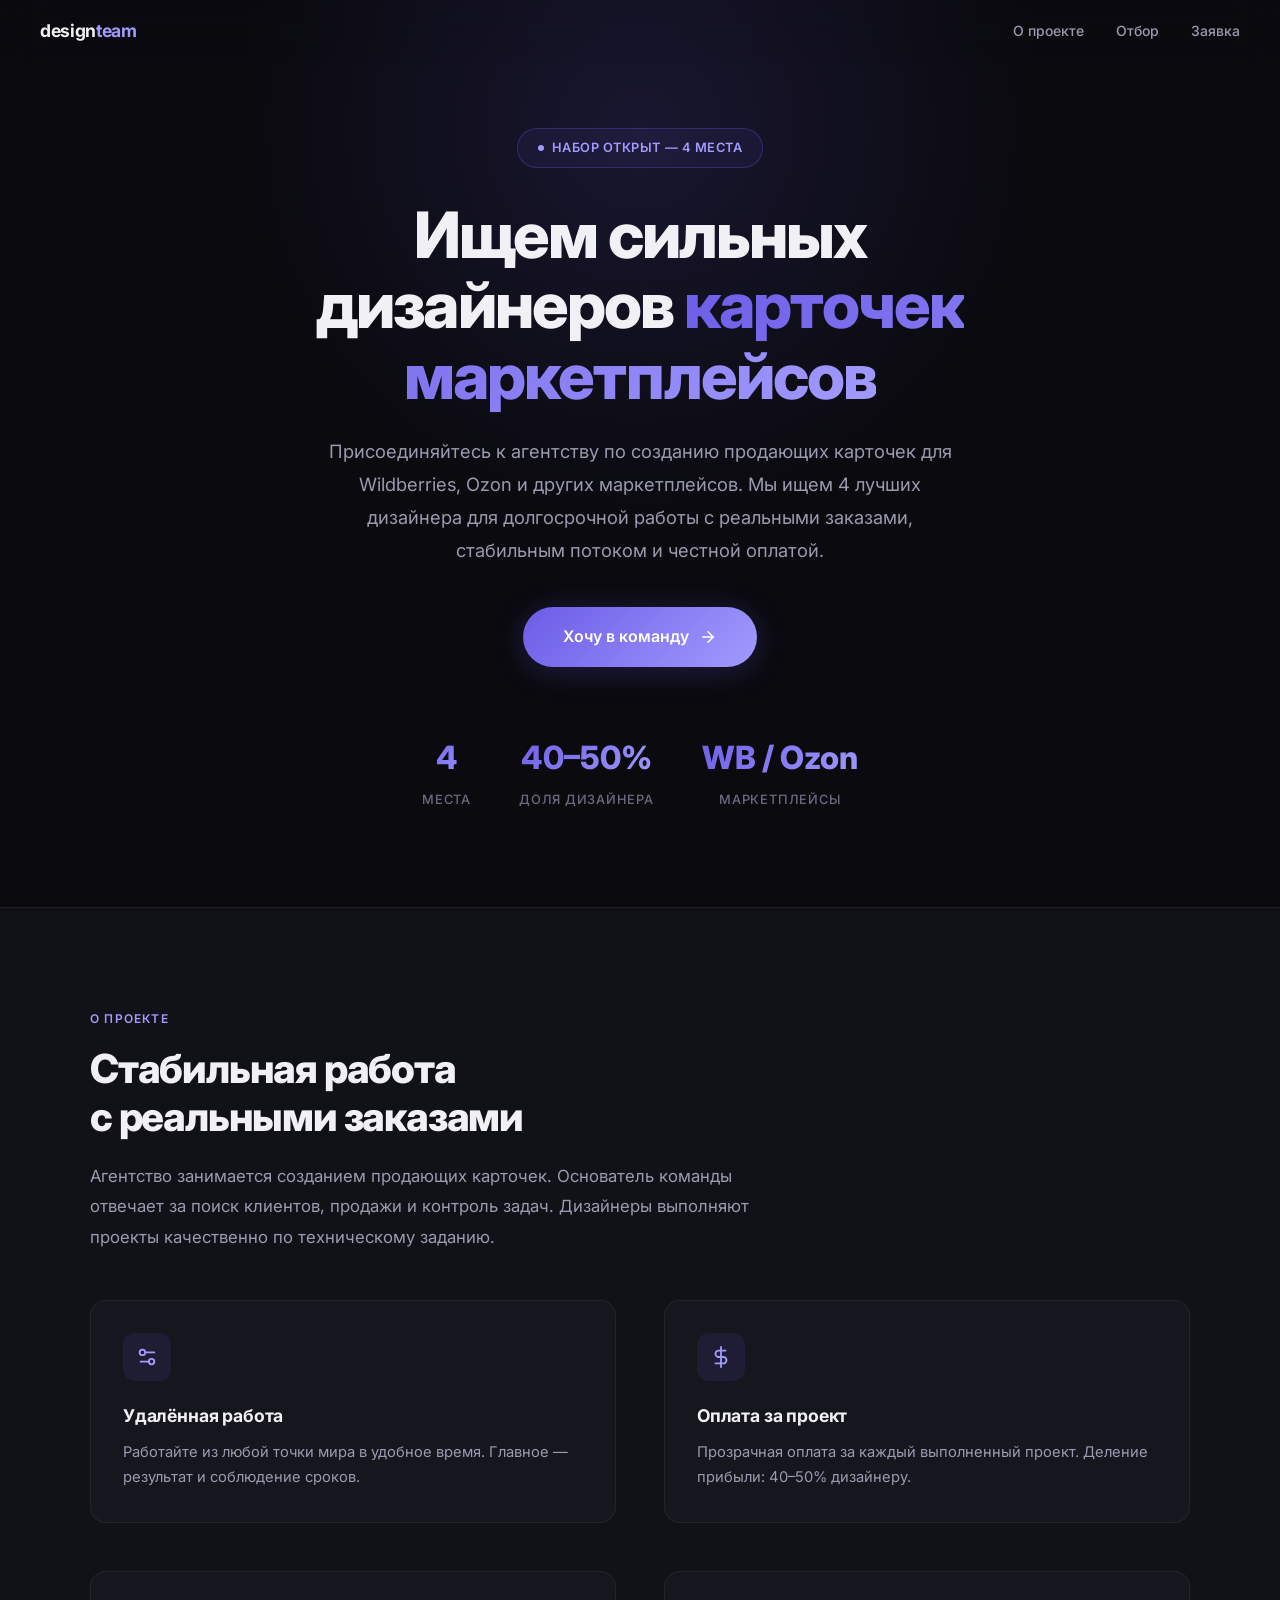
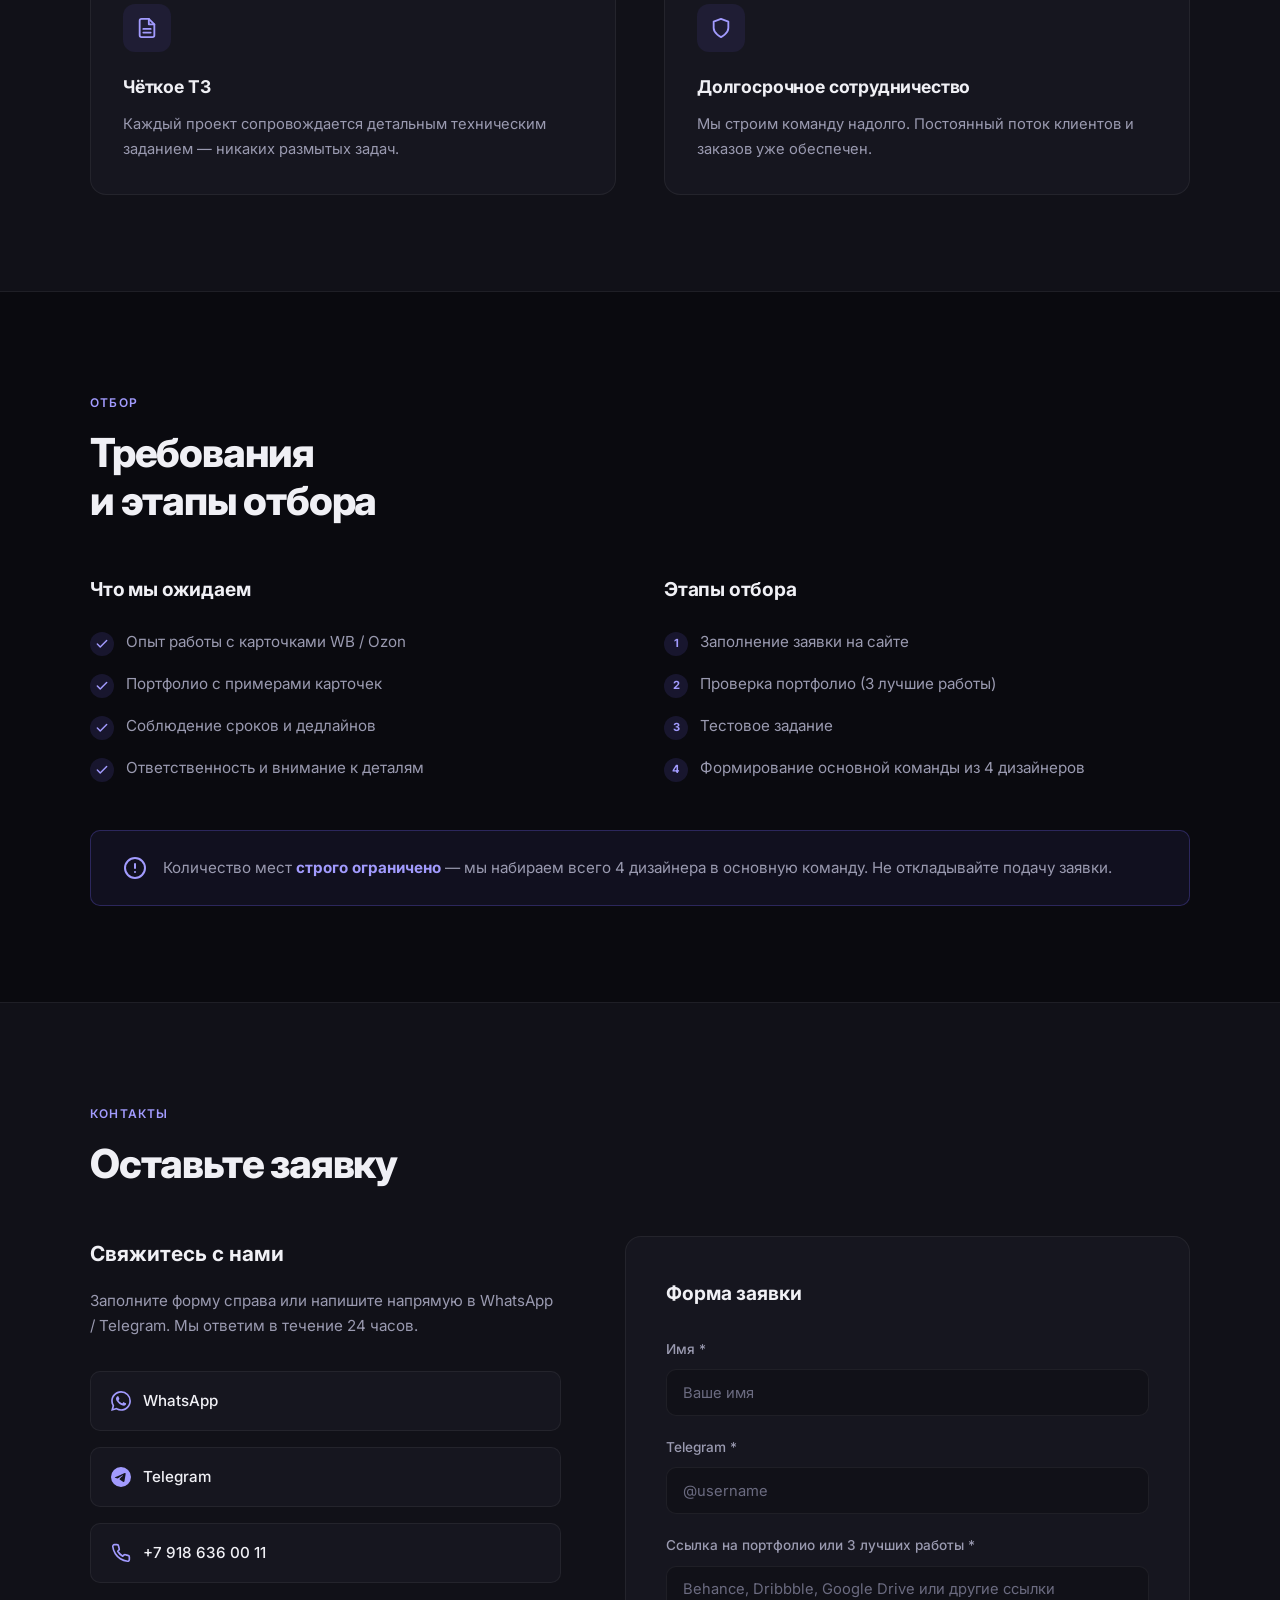
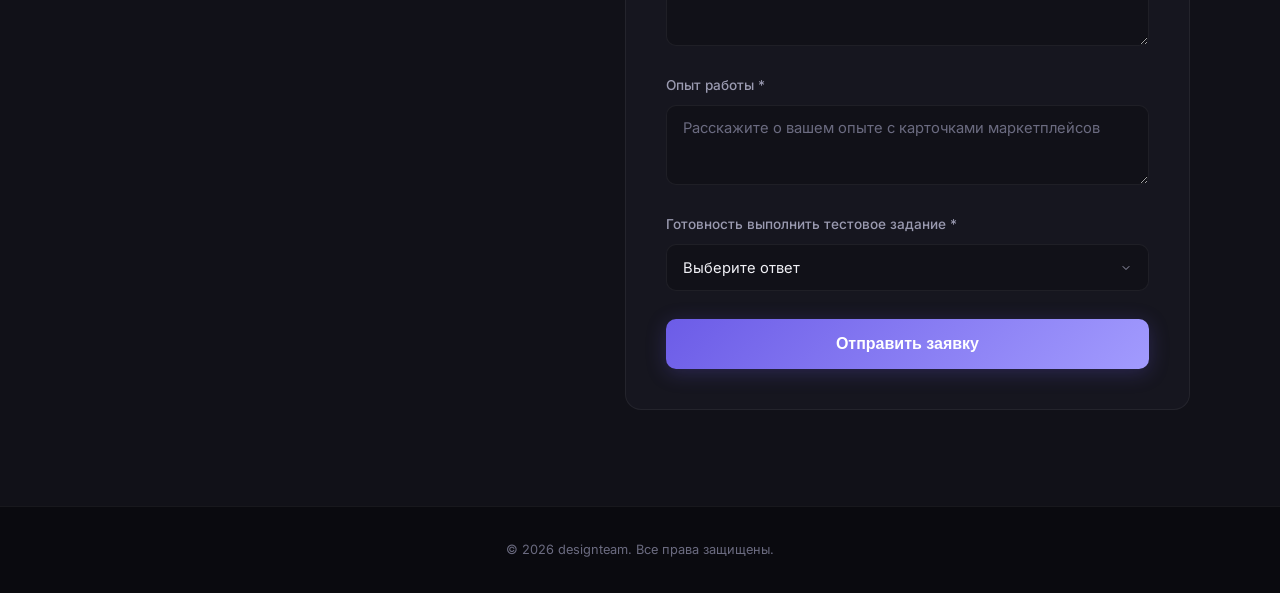
==== commit 63887556: "feat: create premium landing page for marketplace designer recruitment - Dark premium design with mo" ====
--- a/index.html
+++ b/index.html
@@ -1,358 +1,1099 @@
-<!doctype html>
+<!DOCTYPE html>
 <html lang="ru">
-  <head>
-    <meta charset="utf-8" />
-    <meta name="viewport" content="width=device-width, initial-scale=1" />
-    <meta name="color-scheme" content="dark" />
-    <title>Набор дизайнеров карточек маркетплейсов — агентство</title>
-    <meta
-      name="description"
-      content="Набор 4 сильных дизайнеров карточек товаров для Wildberries, Ozon и других маркетплейсов. Реальные заказы, стабильный поток, честная оплата."
-    />
-
-    <meta property="og:title" content="Ищем сильных дизайнеров карточек маркетплейсов" />
-    <meta
-      property="og:description"
-      content="Присоединяйтесь к агентству по созданию продающих карточек для WB/Ozon. Набор 4 дизайнеров для долгосрочной работы."
-    />
-    <meta property="og:type" content="website" />
-
-    <link rel="preconnect" href="https://fonts.googleapis.com" />
-    <link rel="preconnect" href="https://fonts.gstatic.com" crossorigin />
-    <link
-      href="https://fonts.googleapis.com/css2?family=Inter:wght@400;500;600;700&display=swap"
-      rel="stylesheet"
-    />
-
-    <link rel="stylesheet" href="./styles.css" />
-  </head>
-  <body>
-    <a class="skip-link" href="#apply">Перейти к форме</a>
-
-    <header class="site-header" role="banner">
-      <div class="container header-inner">
-        <div class="brand">
-          <span class="brand-mark" aria-hidden="true"></span>
-          <span class="brand-text">Дизайн‑агентство</span>
+<head>
+  <meta charset="UTF-8">
+  <meta name="viewport" content="width=device-width, initial-scale=1.0">
+  <title>Набор дизайнеров карточек маркетплейсов</title>
+  <meta name="description" content="Ищем 4 сильных дизайнера карточек для Wildberries, Ozon и других маркетплейсов. Долгосрочная работа, стабильный поток заказов.">
+  <link rel="preconnect" href="https://fonts.googleapis.com">
+  <link rel="preconnect" href="https://fonts.gstatic.com" crossorigin>
+  <link href="https://fonts.googleapis.com/css2?family=Inter:wght@300;400;500;600;700;800&display=swap" rel="stylesheet">
+  <style>
+    *, *::before, *::after {
+      margin: 0;
+      padding: 0;
+      box-sizing: border-box;
+    }
+
+    :root {
+      --bg-primary: #0a0a0f;
+      --bg-secondary: #111118;
+      --bg-card: #16161f;
+      --bg-card-hover: #1c1c28;
+      --accent: #6c5ce7;
+      --accent-light: #a29bfe;
+      --accent-glow: rgba(108, 92, 231, 0.25);
+      --text-primary: #f0f0f5;
+      --text-secondary: #9a9ab0;
+      --text-muted: #6b6b80;
+      --border: rgba(255, 255, 255, 0.06);
+      --border-accent: rgba(108, 92, 231, 0.3);
+      --gradient-accent: linear-gradient(135deg, #6c5ce7 0%, #a29bfe 100%);
+      --radius: 16px;
+      --radius-sm: 10px;
+      --transition: 0.3s cubic-bezier(0.4, 0, 0.2, 1);
+    }
+
+    html {
+      scroll-behavior: smooth;
+      font-size: 16px;
+    }
+
+    body {
+      font-family: 'Inter', -apple-system, BlinkMacSystemFont, sans-serif;
+      background-color: var(--bg-primary);
+      color: var(--text-primary);
+      line-height: 1.7;
+      overflow-x: hidden;
+      -webkit-font-smoothing: antialiased;
+      -moz-osx-font-smoothing: grayscale;
+    }
+
+    /* Scrollbar */
+    ::-webkit-scrollbar { width: 6px; }
+    ::-webkit-scrollbar-track { background: var(--bg-primary); }
+    ::-webkit-scrollbar-thumb { background: var(--bg-card); border-radius: 3px; }
+    ::-webkit-scrollbar-thumb:hover { background: var(--accent); }
+
+    /* Navigation */
+    .nav {
+      position: fixed;
+      top: 0;
+      left: 0;
+      right: 0;
+      z-index: 100;
+      padding: 1rem 2rem;
+      transition: var(--transition);
+      backdrop-filter: blur(20px);
+      -webkit-backdrop-filter: blur(20px);
+      background: transparent;
+    }
+
+    .nav.scrolled {
+      background: rgba(10, 10, 15, 0.85);
+      border-bottom: 1px solid var(--border);
+    }
+
+    .nav-inner {
+      max-width: 1200px;
+      margin: 0 auto;
+      display: flex;
+      align-items: center;
+      justify-content: space-between;
+    }
+
+    .nav-logo {
+      font-size: 1.1rem;
+      font-weight: 700;
+      color: var(--text-primary);
+      text-decoration: none;
+      letter-spacing: -0.02em;
+    }
+
+    .nav-logo span {
+      color: var(--accent-light);
+    }
+
+    .nav-links {
+      display: flex;
+      gap: 2rem;
+      list-style: none;
+    }
+
+    .nav-links a {
+      color: var(--text-secondary);
+      text-decoration: none;
+      font-size: 0.875rem;
+      font-weight: 500;
+      transition: var(--transition);
+      position: relative;
+    }
+
+    .nav-links a:hover {
+      color: var(--text-primary);
+    }
+
+    .nav-links a::after {
+      content: '';
+      position: absolute;
+      bottom: -4px;
+      left: 0;
+      width: 0;
+      height: 2px;
+      background: var(--gradient-accent);
+      border-radius: 1px;
+      transition: var(--transition);
+    }
+
+    .nav-links a:hover::after {
+      width: 100%;
+    }
+
+    .burger {
+      display: none;
+      flex-direction: column;
+      gap: 5px;
+      background: none;
+      border: none;
+      cursor: pointer;
+      padding: 4px;
+    }
+
+    .burger span {
+      display: block;
+      width: 22px;
+      height: 2px;
+      background: var(--text-primary);
+      border-radius: 2px;
+      transition: var(--transition);
+    }
+
+    /* Hero */
+    .hero {
+      min-height: 100vh;
+      display: flex;
+      align-items: center;
+      justify-content: center;
+      text-align: center;
+      padding: 8rem 2rem 6rem;
+      position: relative;
+      overflow: hidden;
+    }
+
+    .hero::before {
+      content: '';
+      position: absolute;
+      top: -30%;
+      left: 50%;
+      transform: translateX(-50%);
+      width: 800px;
+      height: 800px;
+      background: radial-gradient(circle, var(--accent-glow) 0%, transparent 70%);
+      pointer-events: none;
+      opacity: 0.6;
+    }
+
+    .hero::after {
+      content: '';
+      position: absolute;
+      bottom: 0;
+      left: 0;
+      right: 0;
+      height: 200px;
+      background: linear-gradient(to top, var(--bg-primary), transparent);
+      pointer-events: none;
+    }
+
+    .hero-content {
+      position: relative;
+      z-index: 1;
+      max-width: 820px;
+    }
+
+    .hero-badge {
+      display: inline-flex;
+      align-items: center;
+      gap: 0.5rem;
+      padding: 0.5rem 1.25rem;
+      border-radius: 100px;
+      border: 1px solid var(--border-accent);
+      background: rgba(108, 92, 231, 0.08);
+      color: var(--accent-light);
+      font-size: 0.8rem;
+      font-weight: 600;
+      letter-spacing: 0.04em;
+      text-transform: uppercase;
+      margin-bottom: 2rem;
+      animation: fadeDown 0.8s ease forwards;
+    }
+
+    .hero-badge .dot {
+      width: 6px;
+      height: 6px;
+      background: var(--accent-light);
+      border-radius: 50%;
+      animation: pulse 2s ease-in-out infinite;
+    }
+
+    .hero h1 {
+      font-size: clamp(2.4rem, 5.5vw, 4rem);
+      font-weight: 800;
+      line-height: 1.1;
+      letter-spacing: -0.03em;
+      margin-bottom: 1.5rem;
+      animation: fadeUp 0.8s ease 0.1s forwards;
+      opacity: 0;
+    }
+
+    .hero h1 .highlight {
+      background: var(--gradient-accent);
+      -webkit-background-clip: text;
+      -webkit-text-fill-color: transparent;
+      background-clip: text;
+    }
+
+    .hero-sub {
+      font-size: clamp(1rem, 2vw, 1.15rem);
+      color: var(--text-secondary);
+      line-height: 1.8;
+      max-width: 640px;
+      margin: 0 auto 2.5rem;
+      animation: fadeUp 0.8s ease 0.2s forwards;
+      opacity: 0;
+    }
+
+    .hero-cta {
+      display: inline-flex;
+      align-items: center;
+      gap: 0.6rem;
+      padding: 1rem 2.5rem;
+      background: var(--gradient-accent);
+      color: #fff;
+      font-size: 1rem;
+      font-weight: 600;
+      border: none;
+      border-radius: 100px;
+      cursor: pointer;
+      text-decoration: none;
+      transition: var(--transition);
+      box-shadow: 0 4px 30px var(--accent-glow);
+      animation: fadeUp 0.8s ease 0.3s forwards;
+      opacity: 0;
+    }
+
+    .hero-cta:hover {
+      transform: translateY(-2px);
+      box-shadow: 0 8px 40px var(--accent-glow);
+    }
+
+    .hero-cta svg {
+      width: 18px;
+      height: 18px;
+      transition: var(--transition);
+    }
+
+    .hero-cta:hover svg {
+      transform: translateX(3px);
+    }
+
+    .hero-stats {
+      display: flex;
+      justify-content: center;
+      gap: 3rem;
+      margin-top: 4rem;
+      animation: fadeUp 0.8s ease 0.4s forwards;
+      opacity: 0;
+    }
+
+    .stat {
+      text-align: center;
+    }
+
+    .stat-value {
+      font-size: 2rem;
+      font-weight: 800;
+      background: var(--gradient-accent);
+      -webkit-background-clip: text;
+      -webkit-text-fill-color: transparent;
+      background-clip: text;
+    }
+
+    .stat-label {
+      font-size: 0.8rem;
+      color: var(--text-muted);
+      margin-top: 0.25rem;
+      text-transform: uppercase;
+      letter-spacing: 0.06em;
+      font-weight: 500;
+    }
+
+    /* Sections */
+    section {
+      padding: 6rem 2rem;
+    }
+
+    .container {
+      max-width: 1100px;
+      margin: 0 auto;
+    }
+
+    .section-label {
+      display: inline-block;
+      color: var(--accent-light);
+      font-size: 0.75rem;
+      font-weight: 600;
+      letter-spacing: 0.1em;
+      text-transform: uppercase;
+      margin-bottom: 1rem;
+    }
+
+    .section-title {
+      font-size: clamp(1.8rem, 4vw, 2.5rem);
+      font-weight: 800;
+      letter-spacing: -0.03em;
+      line-height: 1.2;
+      margin-bottom: 1.25rem;
+    }
+
+    .section-desc {
+      color: var(--text-secondary);
+      font-size: 1.05rem;
+      line-height: 1.8;
+      max-width: 680px;
+    }
+
+    /* About */
+    .about {
+      background: var(--bg-secondary);
+      border-top: 1px solid var(--border);
+      border-bottom: 1px solid var(--border);
+    }
+
+    .about-grid {
+      display: grid;
+      grid-template-columns: 1fr 1fr;
+      gap: 3rem;
+      margin-top: 3rem;
+    }
+
+    .about-card {
+      padding: 2rem;
+      background: var(--bg-card);
+      border: 1px solid var(--border);
+      border-radius: var(--radius);
+      transition: var(--transition);
+    }
+
+    .about-card:hover {
+      border-color: var(--border-accent);
+      background: var(--bg-card-hover);
+    }
+
+    .about-card-icon {
+      width: 48px;
+      height: 48px;
+      border-radius: 12px;
+      display: flex;
+      align-items: center;
+      justify-content: center;
+      background: rgba(108, 92, 231, 0.1);
+      margin-bottom: 1.25rem;
+    }
+
+    .about-card-icon svg {
+      width: 22px;
+      height: 22px;
+      color: var(--accent-light);
+    }
+
+    .about-card h3 {
+      font-size: 1.1rem;
+      font-weight: 700;
+      margin-bottom: 0.6rem;
+      letter-spacing: -0.01em;
+    }
+
+    .about-card p {
+      color: var(--text-secondary);
+      font-size: 0.92rem;
+      line-height: 1.7;
+    }
+
+    /* Requirements */
+    .requirements-grid {
+      display: grid;
+      grid-template-columns: 1fr 1fr;
+      gap: 3rem;
+      margin-top: 3rem;
+    }
+
+    .req-block h3 {
+      font-size: 1.2rem;
+      font-weight: 700;
+      margin-bottom: 1.5rem;
+      letter-spacing: -0.01em;
+    }
+
+    .req-list {
+      list-style: none;
+      display: flex;
+      flex-direction: column;
+      gap: 1rem;
+    }
+
+    .req-list li {
+      display: flex;
+      align-items: flex-start;
+      gap: 0.75rem;
+      color: var(--text-secondary);
+      font-size: 0.95rem;
+      line-height: 1.6;
+    }
+
+    .req-list .icon {
+      flex-shrink: 0;
+      width: 24px;
+      height: 24px;
+      border-radius: 50%;
+      display: flex;
+      align-items: center;
+      justify-content: center;
+      margin-top: 2px;
+    }
+
+    .req-list .icon-check {
+      background: rgba(108, 92, 231, 0.15);
+      color: var(--accent-light);
+    }
+
+    .req-list .icon-step {
+      background: rgba(108, 92, 231, 0.15);
+      color: var(--accent-light);
+      font-size: 0.7rem;
+      font-weight: 700;
+    }
+
+    .req-list .icon svg {
+      width: 14px;
+      height: 14px;
+    }
+
+    .spots-banner {
+      margin-top: 3rem;
+      padding: 1.5rem 2rem;
+      background: rgba(108, 92, 231, 0.08);
+      border: 1px solid var(--border-accent);
+      border-radius: var(--radius-sm);
+      display: flex;
+      align-items: center;
+      gap: 1rem;
+    }
+
+    .spots-banner svg {
+      width: 24px;
+      height: 24px;
+      color: var(--accent-light);
+      flex-shrink: 0;
+    }
+
+    .spots-banner p {
+      color: var(--text-secondary);
+      font-size: 0.95rem;
+    }
+
+    .spots-banner strong {
+      color: var(--accent-light);
+    }
+
+    /* Contact */
+    .contact {
+      background: var(--bg-secondary);
+      border-top: 1px solid var(--border);
+    }
+
+    .contact-layout {
+      display: grid;
+      grid-template-columns: 1fr 1.2fr;
+      gap: 4rem;
+      margin-top: 3rem;
+    }
+
+    .contact-info h3 {
+      font-size: 1.3rem;
+      font-weight: 700;
+      margin-bottom: 1rem;
+    }
+
+    .contact-info p {
+      color: var(--text-secondary);
+      font-size: 0.95rem;
+      line-height: 1.7;
+      margin-bottom: 2rem;
+    }
+
+    .contact-links {
+      display: flex;
+      flex-direction: column;
+      gap: 1rem;
+    }
+
+    .contact-link {
+      display: inline-flex;
+      align-items: center;
+      gap: 0.75rem;
+      color: var(--text-primary);
+      text-decoration: none;
+      font-size: 0.95rem;
+      font-weight: 500;
+      padding: 1rem 1.25rem;
+      background: var(--bg-card);
+      border: 1px solid var(--border);
+      border-radius: var(--radius-sm);
+      transition: var(--transition);
+    }
+
+    .contact-link:hover {
+      border-color: var(--border-accent);
+      background: var(--bg-card-hover);
+    }
+
+    .contact-link svg {
+      width: 20px;
+      height: 20px;
+      color: var(--accent-light);
+    }
+
+    /* Form */
+    .form-card {
+      background: var(--bg-card);
+      border: 1px solid var(--border);
+      border-radius: var(--radius);
+      padding: 2.5rem;
+    }
+
+    .form-card h3 {
+      font-size: 1.2rem;
+      font-weight: 700;
+      margin-bottom: 1.75rem;
+    }
+
+    .form-group {
+      margin-bottom: 1.25rem;
+    }
+
+    .form-group label {
+      display: block;
+      font-size: 0.85rem;
+      font-weight: 500;
+      color: var(--text-secondary);
+      margin-bottom: 0.5rem;
+    }
+
+    .form-group input,
+    .form-group textarea,
+    .form-group select {
+      width: 100%;
+      padding: 0.85rem 1rem;
+      background: var(--bg-secondary);
+      border: 1px solid var(--border);
+      border-radius: var(--radius-sm);
+      color: var(--text-primary);
+      font-family: inherit;
+      font-size: 0.92rem;
+      transition: var(--transition);
+      outline: none;
+    }
+
+    .form-group input::placeholder,
+    .form-group textarea::placeholder {
+      color: var(--text-muted);
+    }
+
+    .form-group input:focus,
+    .form-group textarea:focus,
+    .form-group select:focus {
+      border-color: var(--accent);
+      box-shadow: 0 0 0 3px var(--accent-glow);
+    }
+
+    .form-group textarea {
+      resize: vertical;
+      min-height: 80px;
+    }
+
+    .form-group select {
+      cursor: pointer;
+      appearance: none;
+      background-image: url("data:image/svg+xml,%3Csvg xmlns='http://www.w3.org/2000/svg' width='12' height='12' viewBox='0 0 24 24' fill='none' stroke='%239a9ab0' stroke-width='2' stroke-linecap='round' stroke-linejoin='round'%3E%3Cpolyline points='6 9 12 15 18 9'%3E%3C/polyline%3E%3C/svg%3E");
+      background-repeat: no-repeat;
+      background-position: right 1rem center;
+      padding-right: 2.5rem;
+    }
+
+    .form-group select option {
+      background: var(--bg-card);
+    }
+
+    .form-submit {
+      width: 100%;
+      padding: 1rem;
+      background: var(--gradient-accent);
+      color: #fff;
+      font-size: 1rem;
+      font-weight: 600;
+      border: none;
+      border-radius: var(--radius-sm);
+      cursor: pointer;
+      transition: var(--transition);
+      margin-top: 0.5rem;
+      box-shadow: 0 4px 20px var(--accent-glow);
+    }
+
+    .form-submit:hover {
+      transform: translateY(-1px);
+      box-shadow: 0 6px 30px var(--accent-glow);
+    }
+
+    .form-submit:disabled {
+      opacity: 0.6;
+      cursor: not-allowed;
+      transform: none;
+    }
+
+    .form-success {
+      display: none;
+      text-align: center;
+      padding: 2rem;
+    }
+
+    .form-success.show {
+      display: block;
+    }
+
+    .form-success svg {
+      width: 56px;
+      height: 56px;
+      color: var(--accent-light);
+      margin-bottom: 1rem;
+    }
+
+    .form-success h4 {
+      font-size: 1.2rem;
+      margin-bottom: 0.5rem;
+    }
+
+    .form-success p {
+      color: var(--text-secondary);
+      font-size: 0.92rem;
+    }
+
+    /* Footer */
+    .footer {
+      padding: 2rem;
+      text-align: center;
+      border-top: 1px solid var(--border);
+    }
+
+    .footer p {
+      color: var(--text-muted);
+      font-size: 0.8rem;
+    }
+
+    /* Animations */
+    @keyframes fadeUp {
+      from { opacity: 0; transform: translateY(24px); }
+      to { opacity: 1; transform: translateY(0); }
+    }
+
+    @keyframes fadeDown {
+      from { opacity: 0; transform: translateY(-16px); }
+      to { opacity: 1; transform: translateY(0); }
+    }
+
+    @keyframes pulse {
+      0%, 100% { opacity: 1; }
+      50% { opacity: 0.4; }
+    }
+
+    /* Reveal animation */
+    .reveal {
+      opacity: 0;
+      transform: translateY(32px);
+      transition: opacity 0.7s ease, transform 0.7s ease;
+    }
+
+    .reveal.visible {
+      opacity: 1;
+      transform: translateY(0);
+    }
+
+    /* Mobile nav */
+    .mobile-nav {
+      display: none;
+      position: fixed;
+      top: 0;
+      left: 0;
+      right: 0;
+      bottom: 0;
+      z-index: 99;
+      background: rgba(10, 10, 15, 0.97);
+      backdrop-filter: blur(20px);
+      -webkit-backdrop-filter: blur(20px);
+      flex-direction: column;
+      align-items: center;
+      justify-content: center;
+      gap: 2rem;
+    }
+
+    .mobile-nav.open {
+      display: flex;
+    }
+
+    .mobile-nav a {
+      color: var(--text-primary);
+      text-decoration: none;
+      font-size: 1.4rem;
+      font-weight: 600;
+      transition: var(--transition);
+    }
+
+    .mobile-nav a:hover {
+      color: var(--accent-light);
+    }
+
+    /* Responsive */
+    @media (max-width: 768px) {
+      .nav-links {
+        display: none;
+      }
+
+      .burger {
+        display: flex;
+      }
+
+      .hero {
+        padding: 7rem 1.5rem 4rem;
+      }
+
+      .hero h1 {
+        font-size: 2rem;
+      }
+
+      .hero-stats {
+        gap: 1.5rem;
+      }
+
+      .stat-value {
+        font-size: 1.5rem;
+      }
+
+      section {
+        padding: 4rem 1.5rem;
+      }
+
+      .about-grid,
+      .requirements-grid,
+      .contact-layout {
+        grid-template-columns: 1fr;
+        gap: 2rem;
+      }
+
+      .form-card {
+        padding: 1.75rem;
+      }
+
+      .spots-banner {
+        flex-direction: column;
+        text-align: center;
+      }
+    }
+
+    @media (max-width: 480px) {
+      .hero h1 {
+        font-size: 1.65rem;
+      }
+
+      .hero-sub {
+        font-size: 0.92rem;
+      }
+
+      .hero-stats {
+        flex-direction: column;
+        gap: 1.25rem;
+      }
+
+      .section-title {
+        font-size: 1.5rem;
+      }
+    }
+  </style>
+</head>
+<body>
+
+  <!-- Navigation -->
+  <nav class="nav" id="nav">
+    <div class="nav-inner">
+      <a href="#" class="nav-logo">design<span>team</span></a>
+      <ul class="nav-links">
+        <li><a href="#about">О проекте</a></li>
+        <li><a href="#requirements">Отбор</a></li>
+        <li><a href="#contact">Заявка</a></li>
+      </ul>
+      <button class="burger" id="burger" aria-label="Меню">
+        <span></span><span></span><span></span>
+      </button>
+    </div>
+  </nav>
+
+  <!-- Mobile Nav -->
+  <div class="mobile-nav" id="mobileNav">
+    <a href="#about" onclick="closeMobile()">О проекте</a>
+    <a href="#requirements" onclick="closeMobile()">Отбор</a>
+    <a href="#contact" onclick="closeMobile()">Заявка</a>
+  </div>
+
+  <!-- Hero -->
+  <section class="hero" id="hero">
+    <div class="hero-content">
+      <div class="hero-badge">
+        <span class="dot"></span>
+        Набор открыт — 4 места
+      </div>
+      <h1>Ищем сильных дизайнеров <span class="highlight">карточек маркетплейсов</span></h1>
+      <p class="hero-sub">Присоединяйтесь к агентству по созданию продающих карточек для Wildberries, Ozon и других маркетплейсов. Мы ищем 4 лучших дизайнера для долгосрочной работы с реальными заказами, стабильным потоком и честной оплатой.</p>
+      <a href="#contact" class="hero-cta">
+        Хочу в команду
+        <svg viewBox="0 0 24 24" fill="none" stroke="currentColor" stroke-width="2" stroke-linecap="round" stroke-linejoin="round"><line x1="5" y1="12" x2="19" y2="12"/><polyline points="12 5 19 12 12 19"/></svg>
+      </a>
+      <div class="hero-stats">
+        <div class="stat">
+          <div class="stat-value">4</div>
+          <div class="stat-label">Места</div>
         </div>
-
-        <nav class="header-nav" aria-label="Навигация">
-          <a href="#about">Условия</a>
-          <a href="#requirements">Отбор</a>
-          <a href="#contacts">Контакты</a>
-        </nav>
-
-        <div class="header-cta">
-          <a class="button button-ghost" href="#apply">Хочу в команду</a>
+        <div class="stat">
+          <div class="stat-value">40–50%</div>
+          <div class="stat-label">Доля дизайнера</div>
+        </div>
+        <div class="stat">
+          <div class="stat-value">WB / Ozon</div>
+          <div class="stat-label">Маркетплейсы</div>
         </div>
       </div>
-    </header>
-
-    <main>
-      <section class="hero" aria-label="Главный экран">
-        <div class="container hero-grid">
-          <div class="hero-copy">
-            <div class="badge" aria-label="Ограниченный набор">
-              <span class="badge-dot" aria-hidden="true"></span>
-              <span>Набор ограничен: 4 места</span>
-            </div>
-
-            <h1>Ищем сильных дизайнеров карточек маркетплейсов</h1>
-
-            <p class="lead">
-              Присоединяйтесь к агентству по созданию продающих карточек для Wildberries, Ozon и
-              других маркетплейсов. Мы ищем 4 лучших дизайнера для долгосрочной работы с реальными
-              заказами, стабильным потоком и честной оплатой.
-            </p>
-
-            <div class="hero-actions">
-              <a class="button button-primary" href="#apply">Хочу в команду</a>
-              <a class="button button-ghost" href="#requirements">Как проходит отбор</a>
-            </div>
-
-            <div class="hero-metrics" aria-label="Ключевые условия">
-              <div class="metric">
-                <div class="metric-title">Удалённо</div>
-                <div class="metric-sub">без привязки к графику</div>
-              </div>
-              <div class="metric">
-                <div class="metric-title">Чёткое ТЗ</div>
-                <div class="metric-sub">задачи без “воды”</div>
-              </div>
-              <div class="metric">
-                <div class="metric-title">40–50%</div>
-                <div class="metric-sub">дизайнеру от прибыли</div>
-              </div>
-            </div>
+    </div>
+  </section>
+
+  <!-- About -->
+  <section class="about" id="about">
+    <div class="container">
+      <div class="reveal">
+        <span class="section-label">О проекте</span>
+        <h2 class="section-title">Стабильная работа<br>с реальными заказами</h2>
+        <p class="section-desc">Агентство занимается созданием продающих карточек. Основатель команды отвечает за поиск клиентов, продажи и контроль задач. Дизайнеры выполняют проекты качественно по техническому заданию.</p>
+      </div>
+      <div class="about-grid reveal">
+        <div class="about-card">
+          <div class="about-card-icon">
+            <svg viewBox="0 0 24 24" fill="none" stroke="currentColor" stroke-width="2" stroke-linecap="round" stroke-linejoin="round"><path d="M20 7h-9"/><path d="M14 17H5"/><circle cx="17" cy="17" r="3"/><circle cx="7" cy="7" r="3"/></svg>
           </div>
-
-          <div class="hero-panel" aria-label="Панель преимуществ">
-            <div class="panel-card">
-              <div class="panel-title">Стабильный поток задач</div>
-              <div class="panel-text">
-                Основатель берёт на себя поиск клиентов, продажи и контроль задач — вы фокусируетесь
-                на качестве дизайна.
-              </div>
-            </div>
-            <div class="panel-card">
-              <div class="panel-title">Премиальный уровень</div>
-              <div class="panel-text">
-                Мы собираем команду сильных дизайнеров и работаем системно: структура, сроки,
-                качество.
-              </div>
-            </div>
-            <div class="panel-card">
-              <div class="panel-title">Честная коммуникация</div>
-              <div class="panel-text">
-                Прозрачные условия, понятные ожидания и долгосрочное сотрудничество.
-              </div>
-            </div>
+          <h3>Удалённая работа</h3>
+          <p>Работайте из любой точки мира в удобное время. Главное — результат и соблюдение сроков.</p>
+        </div>
+        <div class="about-card">
+          <div class="about-card-icon">
+            <svg viewBox="0 0 24 24" fill="none" stroke="currentColor" stroke-width="2" stroke-linecap="round" stroke-linejoin="round"><line x1="12" y1="1" x2="12" y2="23"/><path d="M17 5H9.5a3.5 3.5 0 0 0 0 7h5a3.5 3.5 0 0 1 0 7H6"/></svg>
+          </div>
+          <h3>Оплата за проект</h3>
+          <p>Прозрачная оплата за каждый выполненный проект. Деление прибыли: 40–50% дизайнеру.</p>
+        </div>
+        <div class="about-card">
+          <div class="about-card-icon">
+            <svg viewBox="0 0 24 24" fill="none" stroke="currentColor" stroke-width="2" stroke-linecap="round" stroke-linejoin="round"><path d="M14 2H6a2 2 0 0 0-2 2v16a2 2 0 0 0 2 2h12a2 2 0 0 0 2-2V8z"/><polyline points="14 2 14 8 20 8"/><line x1="16" y1="13" x2="8" y2="13"/><line x1="16" y1="17" x2="8" y2="17"/></svg>
+          </div>
+          <h3>Чёткое ТЗ</h3>
+          <p>Каждый проект сопровождается детальным техническим заданием — никаких размытых задач.</p>
+        </div>
+        <div class="about-card">
+          <div class="about-card-icon">
+            <svg viewBox="0 0 24 24" fill="none" stroke="currentColor" stroke-width="2" stroke-linecap="round" stroke-linejoin="round"><path d="M12 22s8-4 8-10V5l-8-3-8 3v7c0 6 8 10 8 10z"/></svg>
+          </div>
+          <h3>Долгосрочное сотрудничество</h3>
+          <p>Мы строим команду надолго. Постоянный поток клиентов и заказов уже обеспечен.</p>
+        </div>
+      </div>
+    </div>
+  </section>
+
+  <!-- Requirements -->
+  <section class="requirements" id="requirements">
+    <div class="container">
+      <div class="reveal">
+        <span class="section-label">Отбор</span>
+        <h2 class="section-title">Требования<br>и этапы отбора</h2>
+      </div>
+      <div class="requirements-grid reveal">
+        <div class="req-block">
+          <h3>Что мы ожидаем</h3>
+          <ul class="req-list">
+            <li>
+              <span class="icon icon-check">
+                <svg viewBox="0 0 24 24" fill="none" stroke="currentColor" stroke-width="2.5" stroke-linecap="round" stroke-linejoin="round"><polyline points="20 6 9 17 4 12"/></svg>
+              </span>
+              Опыт работы с карточками WB / Ozon
+            </li>
+            <li>
+              <span class="icon icon-check">
+                <svg viewBox="0 0 24 24" fill="none" stroke="currentColor" stroke-width="2.5" stroke-linecap="round" stroke-linejoin="round"><polyline points="20 6 9 17 4 12"/></svg>
+              </span>
+              Портфолио с примерами карточек
+            </li>
+            <li>
+              <span class="icon icon-check">
+                <svg viewBox="0 0 24 24" fill="none" stroke="currentColor" stroke-width="2.5" stroke-linecap="round" stroke-linejoin="round"><polyline points="20 6 9 17 4 12"/></svg>
+              </span>
+              Соблюдение сроков и дедлайнов
+            </li>
+            <li>
+              <span class="icon icon-check">
+                <svg viewBox="0 0 24 24" fill="none" stroke="currentColor" stroke-width="2.5" stroke-linecap="round" stroke-linejoin="round"><polyline points="20 6 9 17 4 12"/></svg>
+              </span>
+              Ответственность и внимание к деталям
+            </li>
+          </ul>
+        </div>
+        <div class="req-block">
+          <h3>Этапы отбора</h3>
+          <ul class="req-list">
+            <li>
+              <span class="icon icon-step">1</span>
+              Заполнение заявки на сайте
+            </li>
+            <li>
+              <span class="icon icon-step">2</span>
+              Проверка портфолио (3 лучшие работы)
+            </li>
+            <li>
+              <span class="icon icon-step">3</span>
+              Тестовое задание
+            </li>
+            <li>
+              <span class="icon icon-step">4</span>
+              Формирование основной команды из 4 дизайнеров
+            </li>
+          </ul>
+        </div>
+      </div>
+      <div class="spots-banner reveal">
+        <svg viewBox="0 0 24 24" fill="none" stroke="currentColor" stroke-width="2" stroke-linecap="round" stroke-linejoin="round"><circle cx="12" cy="12" r="10"/><line x1="12" y1="8" x2="12" y2="12"/><line x1="12" y1="16" x2="12.01" y2="16"/></svg>
+        <p>Количество мест <strong>строго ограничено</strong> — мы набираем всего 4 дизайнера в основную команду. Не откладывайте подачу заявки.</p>
+      </div>
+    </div>
+  </section>
+
+  <!-- Contact -->
+  <section class="contact" id="contact">
+    <div class="container">
+      <div class="reveal">
+        <span class="section-label">Контакты</span>
+        <h2 class="section-title">Оставьте заявку</h2>
+      </div>
+      <div class="contact-layout reveal">
+        <div class="contact-info">
+          <h3>Свяжитесь с нами</h3>
+          <p>Заполните форму справа или напишите напрямую в WhatsApp / Telegram. Мы ответим в течение 24 часов.</p>
+          <div class="contact-links">
+            <a href="https://wa.me/79186360011" target="_blank" rel="noopener" class="contact-link">
+              <svg viewBox="0 0 24 24" fill="currentColor"><path d="M17.472 14.382c-.297-.149-1.758-.867-2.03-.967-.273-.099-.471-.148-.67.15-.197.297-.767.966-.94 1.164-.173.199-.347.223-.644.075-.297-.15-1.255-.463-2.39-1.475-.883-.788-1.48-1.761-1.653-2.059-.173-.297-.018-.458.13-.606.134-.133.298-.347.446-.52.149-.174.198-.298.298-.497.099-.198.05-.371-.025-.52-.075-.149-.669-1.612-.916-2.207-.242-.579-.487-.5-.669-.51-.173-.008-.371-.01-.57-.01-.198 0-.52.074-.792.372-.272.297-1.04 1.016-1.04 2.479 0 1.462 1.065 2.875 1.213 3.074.149.198 2.096 3.2 5.077 4.487.709.306 1.262.489 1.694.625.712.227 1.36.195 1.871.118.571-.085 1.758-.719 2.006-1.413.248-.694.248-1.289.173-1.413-.074-.124-.272-.198-.57-.347m-5.421 7.403h-.004a9.87 9.87 0 01-5.031-1.378l-.361-.214-3.741.982.998-3.648-.235-.374a9.86 9.86 0 01-1.51-5.26c.001-5.45 4.436-9.884 9.888-9.884 2.64 0 5.122 1.03 6.988 2.898a9.825 9.825 0 012.893 6.994c-.003 5.45-4.437 9.884-9.885 9.884m8.413-18.297A11.815 11.815 0 0012.05 0C5.495 0 .16 5.335.157 11.892c0 2.096.547 4.142 1.588 5.945L.057 24l6.305-1.654a11.882 11.882 0 005.683 1.448h.005c6.554 0 11.89-5.335 11.893-11.893a11.821 11.821 0 00-3.48-8.413z"/></svg>
+              WhatsApp
+            </a>
+            <a href="https://t.me/+79186360011" target="_blank" rel="noopener" class="contact-link">
+              <svg viewBox="0 0 24 24" fill="currentColor"><path d="M11.944 0A12 12 0 0 0 0 12a12 12 0 0 0 12 12 12 12 0 0 0 12-12A12 12 0 0 0 12 0a12 12 0 0 0-.056 0zm4.962 7.224c.1-.002.321.023.465.14a.506.506 0 0 1 .171.325c.016.093.036.306.02.472-.18 1.898-.962 6.502-1.36 8.627-.168.9-.499 1.201-.82 1.23-.696.065-1.225-.46-1.9-.902-1.056-.693-1.653-1.124-2.678-1.8-1.185-.78-.417-1.21.258-1.91.177-.184 3.247-2.977 3.307-3.23.007-.032.014-.15-.056-.212s-.174-.041-.249-.024c-.106.024-1.793 1.14-5.061 3.345-.479.33-.913.49-1.302.48-.428-.008-1.252-.241-1.865-.44-.752-.245-1.349-.374-1.297-.789.027-.216.325-.437.893-.663 3.498-1.524 5.83-2.529 6.998-3.014 3.332-1.386 4.025-1.627 4.476-1.635z"/></svg>
+              Telegram
+            </a>
+            <a href="tel:+79186360011" class="contact-link">
+              <svg viewBox="0 0 24 24" fill="none" stroke="currentColor" stroke-width="2" stroke-linecap="round" stroke-linejoin="round"><path d="M22 16.92v3a2 2 0 0 1-2.18 2 19.79 19.79 0 0 1-8.63-3.07 19.5 19.5 0 0 1-6-6 19.79 19.79 0 0 1-3.07-8.67A2 2 0 0 1 4.11 2h3a2 2 0 0 1 2 1.72 12.84 12.84 0 0 0 .7 2.81 2 2 0 0 1-.45 2.11L8.09 9.91a16 16 0 0 0 6 6l1.27-1.27a2 2 0 0 1 2.11-.45 12.84 12.84 0 0 0 2.81.7A2 2 0 0 1 22 16.92z"/></svg>
+              +7 918 636 00 11
+            </a>
           </div>
         </div>
-
-        <div class="hero-glow" aria-hidden="true"></div>
-      </section>
-
-      <section class="section" id="about" aria-label="О проекте и условиях">
-        <div class="container">
-          <div class="section-head">
-            <h2>О проекте и условиях</h2>
-            <p class="section-sub">
-              Работаем на результат: продающие карточки, чёткие процессы, сильная команда.
-            </p>
-          </div>
-
-          <div class="grid-2">
-            <div class="surface">
-              <h3>Как устроена работа</h3>
-              <p class="text">
-                Агентство занимается созданием продающих карточек. Основатель команды (номер указан
-                ниже) отвечает за поиск клиентов, продажи и контроль задач. Дизайнеры выполняют
-                проекты качественно по техническому заданию (ТЗ).
-              </p>
+        <div class="form-card">
+          <h3>Форма заявки</h3>
+          <form id="applicationForm">
+            <div class="form-group">
+              <label for="name">Имя *</label>
+              <input type="text" id="name" name="name" placeholder="Ваше имя" required>
             </div>
-
-            <div class="surface">
-              <h3>Условия</h3>
-              <ul class="list">
-                <li>Удалённая работа</li>
-                <li>Оплата за каждый проект</li>
-                <li>Чёткое ТЗ</li>
-                <li>Долгосрочное сотрудничество</li>
-                <li>Деление прибыли 40–50% дизайнеру</li>
-              </ul>
+            <div class="form-group">
+              <label for="telegram">Telegram *</label>
+              <input type="text" id="telegram" name="telegram" placeholder="@username" required>
             </div>
+            <div class="form-group">
+              <label for="portfolio">Ссылка на портфолио или 3 лучших работы *</label>
+              <textarea id="portfolio" name="portfolio" placeholder="Behance, Dribbble, Google Drive или другие ссылки" required></textarea>
+            </div>
+            <div class="form-group">
+              <label for="experience">Опыт работы *</label>
+              <textarea id="experience" name="experience" placeholder="Расскажите о вашем опыте с карточками маркетплейсов" required></textarea>
+            </div>
+            <div class="form-group">
+              <label for="testReady">Готовность выполнить тестовое задание *</label>
+              <select id="testReady" name="testReady" required>
+                <option value="" disabled selected>Выберите ответ</option>
+                <option value="yes">Да, готов(а)</option>
+                <option value="discuss">Хочу обсудить условия</option>
+              </select>
+            </div>
+            <button type="submit" class="form-submit">Отправить заявку</button>
+          </form>
+          <div class="form-success" id="formSuccess">
+            <svg viewBox="0 0 24 24" fill="none" stroke="currentColor" stroke-width="2" stroke-linecap="round" stroke-linejoin="round"><path d="M22 11.08V12a10 10 0 1 1-5.93-9.14"/><polyline points="22 4 12 14.01 9 11.01"/></svg>
+            <h4>Заявка отправлена!</h4>
+            <p>Мы свяжемся с вами в течение 24 часов через Telegram.</p>
           </div>
         </div>
-      </section>
-
-      <section class="section" id="requirements" aria-label="Требования и отбор">
-        <div class="container">
-          <div class="section-head">
-            <h2>Требования и отбор</h2>
-            <p class="section-sub">
-              Мы собираем основную команду из 4 дизайнеров. Количество мест ограничено.
-            </p>
-          </div>
-
-          <div class="grid-2">
-            <div class="surface">
-              <h3>Требования</h3>
-              <ul class="list">
-                <li>Опыт работы с карточками WB/Ozon</li>
-                <li>Портфолио (или 3 лучшие работы)</li>
-                <li>Соблюдение сроков</li>
-                <li>Ответственность и аккуратность</li>
-              </ul>
-            </div>
-
-            <div class="surface">
-              <h3>Этапы отбора</h3>
-              <ol class="steps">
-                <li>Заполнение заявки</li>
-                <li>Проверка портфолио (3 лучшие работы)</li>
-                <li>Тестовое задание</li>
-                <li>Формирование основной команды из 4 дизайнеров</li>
-              </ol>
-              <div class="note">
-                <span class="note-mark" aria-hidden="true">!</span>
-                <span>Количество мест ограничено. Если вы сильный дизайнер — откликайтесь сейчас.</span>
-              </div>
-            </div>
-          </div>
-        </div>
-      </section>
-
-      <section class="section" id="contacts" aria-label="Контакты и форма заявки">
-        <div class="container">
-          <div class="section-head">
-            <h2>Контакты и заявка</h2>
-            <p class="section-sub">Быстрый контакт + аккуратная заявка на отбор.</p>
-          </div>
-
-          <div class="grid-2">
-            <div class="surface contact-surface">
-              <h3>Связь</h3>
-              <p class="text">
-                Номер кликабельный (WhatsApp / Telegram):
-              </p>
-
-              <div class="contact-links">
-                <a class="contact-link" href="tel:+79186360011" aria-label="Позвонить">
-                  <span class="icon" aria-hidden="true">
-                    <svg viewBox="0 0 24 24" fill="none">
-                      <path
-                        d="M7.5 3.75c.6 0 1.12.36 1.35.9l1.2 2.8c.2.46.1 1-.26 1.37l-1.1 1.1c-.1.1-.14.24-.1.38 1 3.1 3.44 5.54 6.54 6.54.14.05.28.01.38-.1l1.1-1.1c.37-.36.91-.46 1.37-.26l2.8 1.2c.54.23.9.75.9 1.35V20c0 .83-.67 1.5-1.5 1.5h-1.5C9.3 21.5 2.5 14.7 2.5 6.5V5c0-.83.67-1.5 1.5-1.5h3.5Z"
-                        stroke="currentColor"
-                        stroke-width="1.5"
-                        stroke-linecap="round"
-                        stroke-linejoin="round"
-                      />
-                    </svg>
-                  </span>
-                  <span class="contact-text">+7 918 636‑00‑11</span>
-                </a>
-
-                <a
-                  class="contact-link"
-                  href="https://wa.me/79186360011"
-                  target="_blank"
-                  rel="noreferrer"
-                  aria-label="Написать в WhatsApp"
-                >
-                  <span class="pill">WhatsApp</span>
-                  <span class="muted">открыть чат</span>
-                </a>
-
-                <a
-                  class="contact-link"
-                  href="tg://resolve?phone=79186360011"
-                  aria-label="Написать в Telegram"
-                >
-                  <span class="pill">Telegram</span>
-                  <span class="muted">открыть чат</span>
-                </a>
-              </div>
-
-              <div class="divider" role="separator"></div>
-
-              <div class="mini">
-                <div class="mini-title">Как быстрее всего отправить заявку</div>
-                <div class="mini-text">
-                  Заполните форму — мы соберём текст заявки и предложим отправку в WhatsApp/Telegram
-                  одним кликом.
-                </div>
-              </div>
-            </div>
-
-            <div class="surface" id="apply">
-              <h3>Форма заявки</h3>
-              <form class="form" id="applyForm" novalidate>
-                <div class="field">
-                  <label for="name">Имя</label>
-                  <input id="name" name="name" type="text" autocomplete="name" required />
-                  <div class="field-hint" data-error-for="name"></div>
-                </div>
-
-                <div class="field">
-                  <label for="telegram">Telegram</label>
-                  <input
-                    id="telegram"
-                    name="telegram"
-                    type="text"
-                    autocomplete="off"
-                    placeholder="@username или ссылка"
-                    required
-                  />
-                  <div class="field-hint" data-error-for="telegram"></div>
-                </div>
-
-                <div class="field">
-                  <label for="portfolio">Ссылка на портфолио или 3 лучших работы</label>
-                  <textarea
-                    id="portfolio"
-                    name="portfolio"
-                    rows="3"
-                    placeholder="Ссылка(и) или короткое описание работ"
-                    required
-                  ></textarea>
-                  <div class="field-hint" data-error-for="portfolio"></div>
-                </div>
-
-                <div class="field">
-                  <label for="experience">Опыт работы</label>
-                  <textarea
-                    id="experience"
-                    name="experience"
-                    rows="3"
-                    placeholder="Сколько лет/проектов, с какими нишами работали, WB/Ozon"
-                    required
-                  ></textarea>
-                  <div class="field-hint" data-error-for="experience"></div>
-                </div>
-
-                <div class="field field-row">
-                  <input id="testReady" name="testReady" type="checkbox" required />
-                  <label for="testReady" class="label-inline"
-                    >Готов(а) выполнить тестовое задание</label
-                  >
-                </div>
-                <div class="field-hint" data-error-for="testReady"></div>
-
-                <div class="form-actions">
-                  <button class="button button-primary" type="submit">Сформировать заявку</button>
-                  <button class="button button-ghost" type="button" id="clearForm">
-                    Очистить
-                  </button>
-                </div>
-
-                <div class="result" id="result" hidden>
-                  <div class="result-head">
-                    <div class="result-title">Заявка готова</div>
-                    <button class="button button-ghost button-small" type="button" id="copyText">
-                      Скопировать
-                    </button>
-                  </div>
-
-                  <pre class="result-text" id="resultText" aria-label="Текст заявки"></pre>
-
-                  <div class="result-actions">
-                    <a class="button button-primary" id="sendWhatsApp" target="_blank" rel="noreferrer"
-                      >Отправить в WhatsApp</a
-                    >
-                    <a class="button button-ghost" id="sendTelegram" target="_blank" rel="noreferrer"
-                      >Отправить в Telegram</a
-                    >
-                  </div>
-
-                  <div class="fineprint">
-                    Нажимая на кнопки отправки, вы открываете ваш мессенджер с готовым текстом.
-                  </div>
-                </div>
-              </form>
-            </div>
-          </div>
-        </div>
-      </section>
-    </main>
-
-    <footer class="site-footer" role="contentinfo">
-      <div class="container footer-inner">
-        <div class="footer-left">
-          <div class="brand brand-footer">
-            <span class="brand-mark" aria-hidden="true"></span>
-            <span class="brand-text">Дизайн‑агентство</span>
-          </div>
-          <div class="footer-note">Набор дизайнеров карточек маркетплейсов • WB / Ozon</div>
-        </div>
-        <div class="footer-right">
-          <a href="#about">Условия</a>
-          <a href="#requirements">Отбор</a>
-          <a href="#apply">Форма</a>
-        </div>
       </div>
-    </footer>
-
-    <script src="./script.js"></script>
-  </body>
+    </div>
+  </section>
+
+  <!-- Footer -->
+  <footer class="footer">
+    <p>&copy; 2026 designteam. Все права защищены.</p>
+  </footer>
+
+  <script>
+    // Navbar scroll effect
+    const nav = document.getElementById('nav');
+    window.addEventListener('scroll', () => {
+      nav.classList.toggle('scrolled', window.scrollY > 40);
+    });
+
+    // Mobile menu
+    const burger = document.getElementById('burger');
+    const mobileNav = document.getElementById('mobileNav');
+
+    burger.addEventListener('click', () => {
+      mobileNav.classList.toggle('open');
+    });
+
+    function closeMobile() {
+      mobileNav.classList.remove('open');
+    }
+
+    // Reveal on scroll
+    const reveals = document.querySelectorAll('.reveal');
+
+    const observer = new IntersectionObserver((entries) => {
+      entries.forEach(entry => {
+        if (entry.isIntersecting) {
+          entry.target.classList.add('visible');
+        }
+      });
+    }, { threshold: 0.15 });
+
+    reveals.forEach(el => observer.observe(el));
+
+    // Form handling
+    const form = document.getElementById('applicationForm');
+    const formSuccess = document.getElementById('formSuccess');
+
+    form.addEventListener('submit', (e) => {
+      e.preventDefault();
+
+      const data = new FormData(form);
+      const values = Object.fromEntries(data.entries());
+
+      const text = `Новая заявка дизайнера:\n\nИмя: ${values.name}\nTelegram: ${values.telegram}\nПортфолио: ${values.portfolio}\nОпыт: ${values.experience}\nТестовое: ${values.testReady === 'yes' ? 'Готов(а)' : 'Хочет обсудить'}`;
+
+      const phone = '79186360011';
+      const waUrl = `https://wa.me/${phone}?text=${encodeURIComponent(text)}`;
+
+      form.style.display = 'none';
+      formSuccess.classList.add('show');
+
+      setTimeout(() => {
+        window.open(waUrl, '_blank');
+      }, 600);
+    });
+  </script>
+
+</body>
 </html>
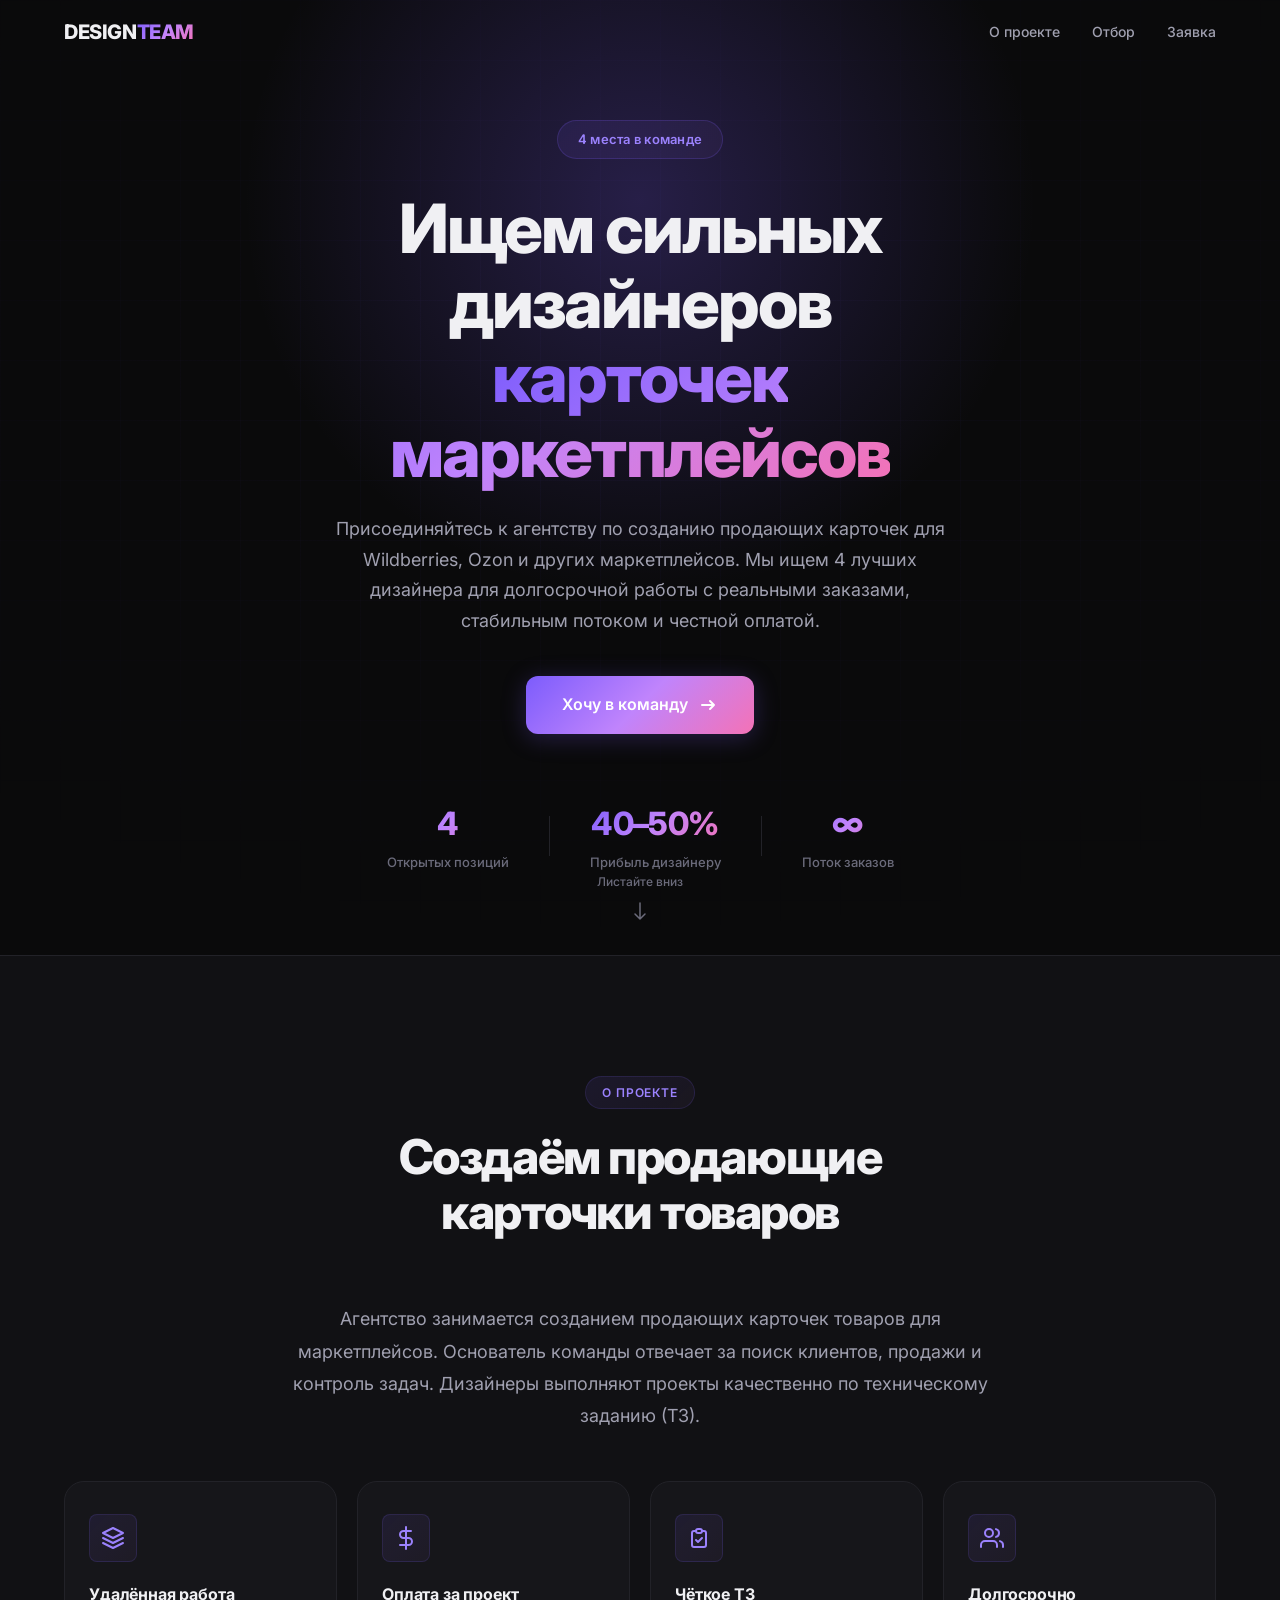
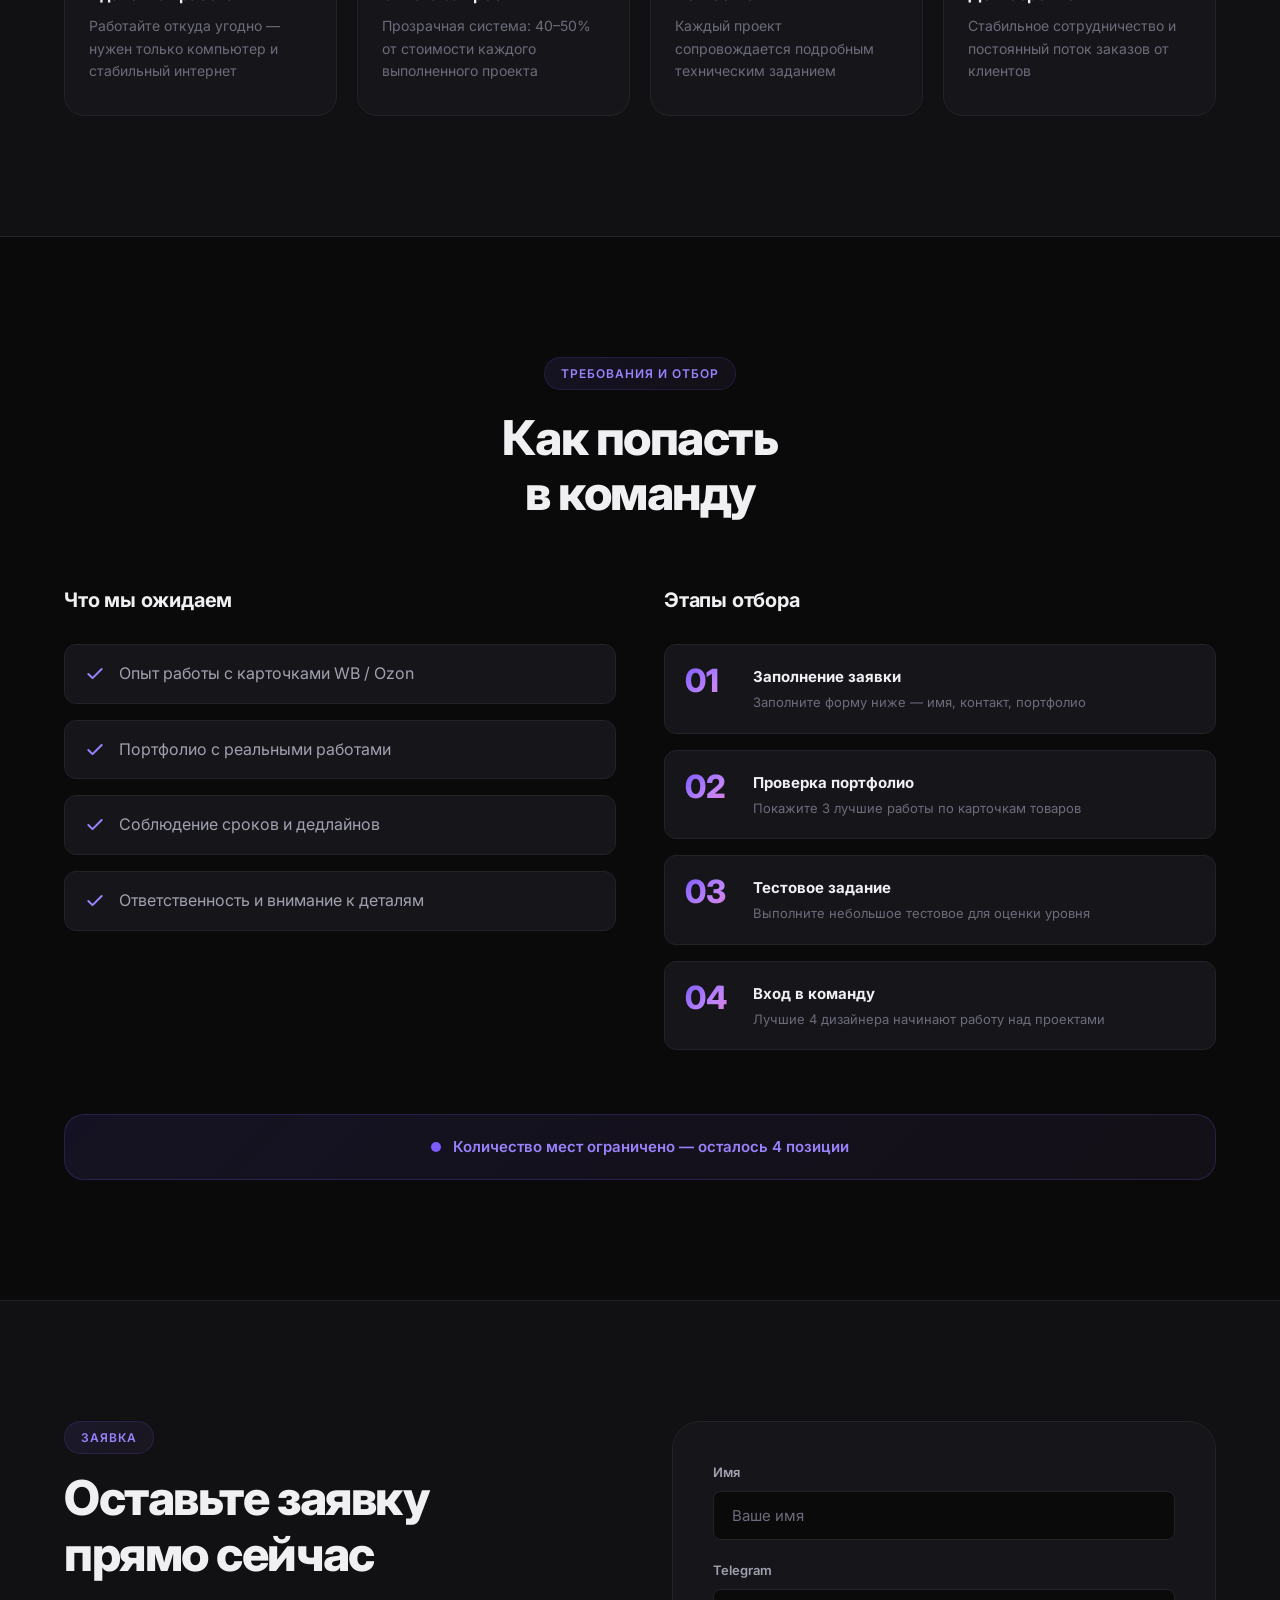
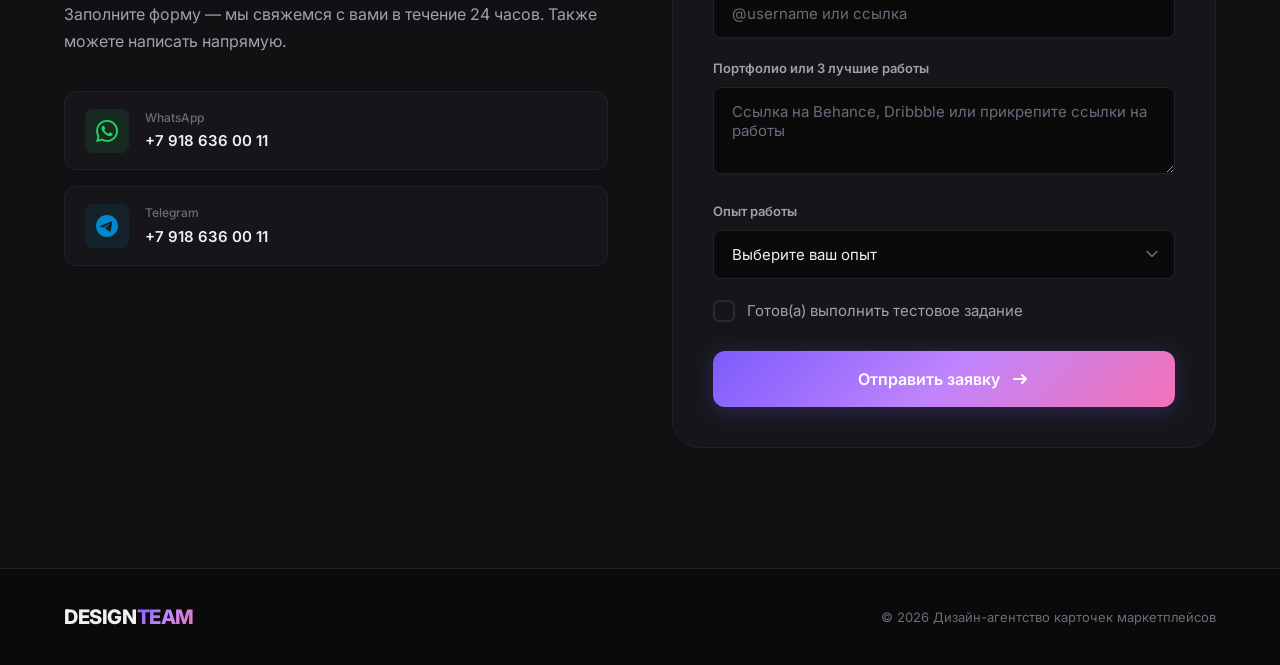
==== commit 022ef3ed: "Create premium single-page site for designer recruitment - Dark premium theme with gradient accents " ====
--- a/index.html
+++ b/index.html
@@ -1,1099 +1,270 @@
 <!DOCTYPE html>
 <html lang="ru">
 <head>
-  <meta charset="UTF-8">
-  <meta name="viewport" content="width=device-width, initial-scale=1.0">
-  <title>Набор дизайнеров карточек маркетплейсов</title>
-  <meta name="description" content="Ищем 4 сильных дизайнера карточек для Wildberries, Ozon и других маркетплейсов. Долгосрочная работа, стабильный поток заказов.">
-  <link rel="preconnect" href="https://fonts.googleapis.com">
-  <link rel="preconnect" href="https://fonts.gstatic.com" crossorigin>
-  <link href="https://fonts.googleapis.com/css2?family=Inter:wght@300;400;500;600;700;800&display=swap" rel="stylesheet">
-  <style>
-    *, *::before, *::after {
-      margin: 0;
-      padding: 0;
-      box-sizing: border-box;
-    }
-
-    :root {
-      --bg-primary: #0a0a0f;
-      --bg-secondary: #111118;
-      --bg-card: #16161f;
-      --bg-card-hover: #1c1c28;
-      --accent: #6c5ce7;
-      --accent-light: #a29bfe;
-      --accent-glow: rgba(108, 92, 231, 0.25);
-      --text-primary: #f0f0f5;
-      --text-secondary: #9a9ab0;
-      --text-muted: #6b6b80;
-      --border: rgba(255, 255, 255, 0.06);
-      --border-accent: rgba(108, 92, 231, 0.3);
-      --gradient-accent: linear-gradient(135deg, #6c5ce7 0%, #a29bfe 100%);
-      --radius: 16px;
-      --radius-sm: 10px;
-      --transition: 0.3s cubic-bezier(0.4, 0, 0.2, 1);
-    }
-
-    html {
-      scroll-behavior: smooth;
-      font-size: 16px;
-    }
-
-    body {
-      font-family: 'Inter', -apple-system, BlinkMacSystemFont, sans-serif;
-      background-color: var(--bg-primary);
-      color: var(--text-primary);
-      line-height: 1.7;
-      overflow-x: hidden;
-      -webkit-font-smoothing: antialiased;
-      -moz-osx-font-smoothing: grayscale;
-    }
-
-    /* Scrollbar */
-    ::-webkit-scrollbar { width: 6px; }
-    ::-webkit-scrollbar-track { background: var(--bg-primary); }
-    ::-webkit-scrollbar-thumb { background: var(--bg-card); border-radius: 3px; }
-    ::-webkit-scrollbar-thumb:hover { background: var(--accent); }
-
-    /* Navigation */
-    .nav {
-      position: fixed;
-      top: 0;
-      left: 0;
-      right: 0;
-      z-index: 100;
-      padding: 1rem 2rem;
-      transition: var(--transition);
-      backdrop-filter: blur(20px);
-      -webkit-backdrop-filter: blur(20px);
-      background: transparent;
-    }
-
-    .nav.scrolled {
-      background: rgba(10, 10, 15, 0.85);
-      border-bottom: 1px solid var(--border);
-    }
-
-    .nav-inner {
-      max-width: 1200px;
-      margin: 0 auto;
-      display: flex;
-      align-items: center;
-      justify-content: space-between;
-    }
-
-    .nav-logo {
-      font-size: 1.1rem;
-      font-weight: 700;
-      color: var(--text-primary);
-      text-decoration: none;
-      letter-spacing: -0.02em;
-    }
-
-    .nav-logo span {
-      color: var(--accent-light);
-    }
-
-    .nav-links {
-      display: flex;
-      gap: 2rem;
-      list-style: none;
-    }
-
-    .nav-links a {
-      color: var(--text-secondary);
-      text-decoration: none;
-      font-size: 0.875rem;
-      font-weight: 500;
-      transition: var(--transition);
-      position: relative;
-    }
-
-    .nav-links a:hover {
-      color: var(--text-primary);
-    }
-
-    .nav-links a::after {
-      content: '';
-      position: absolute;
-      bottom: -4px;
-      left: 0;
-      width: 0;
-      height: 2px;
-      background: var(--gradient-accent);
-      border-radius: 1px;
-      transition: var(--transition);
-    }
-
-    .nav-links a:hover::after {
-      width: 100%;
-    }
-
-    .burger {
-      display: none;
-      flex-direction: column;
-      gap: 5px;
-      background: none;
-      border: none;
-      cursor: pointer;
-      padding: 4px;
-    }
-
-    .burger span {
-      display: block;
-      width: 22px;
-      height: 2px;
-      background: var(--text-primary);
-      border-radius: 2px;
-      transition: var(--transition);
-    }
-
-    /* Hero */
-    .hero {
-      min-height: 100vh;
-      display: flex;
-      align-items: center;
-      justify-content: center;
-      text-align: center;
-      padding: 8rem 2rem 6rem;
-      position: relative;
-      overflow: hidden;
-    }
-
-    .hero::before {
-      content: '';
-      position: absolute;
-      top: -30%;
-      left: 50%;
-      transform: translateX(-50%);
-      width: 800px;
-      height: 800px;
-      background: radial-gradient(circle, var(--accent-glow) 0%, transparent 70%);
-      pointer-events: none;
-      opacity: 0.6;
-    }
-
-    .hero::after {
-      content: '';
-      position: absolute;
-      bottom: 0;
-      left: 0;
-      right: 0;
-      height: 200px;
-      background: linear-gradient(to top, var(--bg-primary), transparent);
-      pointer-events: none;
-    }
-
-    .hero-content {
-      position: relative;
-      z-index: 1;
-      max-width: 820px;
-    }
-
-    .hero-badge {
-      display: inline-flex;
-      align-items: center;
-      gap: 0.5rem;
-      padding: 0.5rem 1.25rem;
-      border-radius: 100px;
-      border: 1px solid var(--border-accent);
-      background: rgba(108, 92, 231, 0.08);
-      color: var(--accent-light);
-      font-size: 0.8rem;
-      font-weight: 600;
-      letter-spacing: 0.04em;
-      text-transform: uppercase;
-      margin-bottom: 2rem;
-      animation: fadeDown 0.8s ease forwards;
-    }
-
-    .hero-badge .dot {
-      width: 6px;
-      height: 6px;
-      background: var(--accent-light);
-      border-radius: 50%;
-      animation: pulse 2s ease-in-out infinite;
-    }
-
-    .hero h1 {
-      font-size: clamp(2.4rem, 5.5vw, 4rem);
-      font-weight: 800;
-      line-height: 1.1;
-      letter-spacing: -0.03em;
-      margin-bottom: 1.5rem;
-      animation: fadeUp 0.8s ease 0.1s forwards;
-      opacity: 0;
-    }
-
-    .hero h1 .highlight {
-      background: var(--gradient-accent);
-      -webkit-background-clip: text;
-      -webkit-text-fill-color: transparent;
-      background-clip: text;
-    }
-
-    .hero-sub {
-      font-size: clamp(1rem, 2vw, 1.15rem);
-      color: var(--text-secondary);
-      line-height: 1.8;
-      max-width: 640px;
-      margin: 0 auto 2.5rem;
-      animation: fadeUp 0.8s ease 0.2s forwards;
-      opacity: 0;
-    }
-
-    .hero-cta {
-      display: inline-flex;
-      align-items: center;
-      gap: 0.6rem;
-      padding: 1rem 2.5rem;
-      background: var(--gradient-accent);
-      color: #fff;
-      font-size: 1rem;
-      font-weight: 600;
-      border: none;
-      border-radius: 100px;
-      cursor: pointer;
-      text-decoration: none;
-      transition: var(--transition);
-      box-shadow: 0 4px 30px var(--accent-glow);
-      animation: fadeUp 0.8s ease 0.3s forwards;
-      opacity: 0;
-    }
-
-    .hero-cta:hover {
-      transform: translateY(-2px);
-      box-shadow: 0 8px 40px var(--accent-glow);
-    }
-
-    .hero-cta svg {
-      width: 18px;
-      height: 18px;
-      transition: var(--transition);
-    }
-
-    .hero-cta:hover svg {
-      transform: translateX(3px);
-    }
-
-    .hero-stats {
-      display: flex;
-      justify-content: center;
-      gap: 3rem;
-      margin-top: 4rem;
-      animation: fadeUp 0.8s ease 0.4s forwards;
-      opacity: 0;
-    }
-
-    .stat {
-      text-align: center;
-    }
-
-    .stat-value {
-      font-size: 2rem;
-      font-weight: 800;
-      background: var(--gradient-accent);
-      -webkit-background-clip: text;
-      -webkit-text-fill-color: transparent;
-      background-clip: text;
-    }
-
-    .stat-label {
-      font-size: 0.8rem;
-      color: var(--text-muted);
-      margin-top: 0.25rem;
-      text-transform: uppercase;
-      letter-spacing: 0.06em;
-      font-weight: 500;
-    }
-
-    /* Sections */
-    section {
-      padding: 6rem 2rem;
-    }
-
-    .container {
-      max-width: 1100px;
-      margin: 0 auto;
-    }
-
-    .section-label {
-      display: inline-block;
-      color: var(--accent-light);
-      font-size: 0.75rem;
-      font-weight: 600;
-      letter-spacing: 0.1em;
-      text-transform: uppercase;
-      margin-bottom: 1rem;
-    }
-
-    .section-title {
-      font-size: clamp(1.8rem, 4vw, 2.5rem);
-      font-weight: 800;
-      letter-spacing: -0.03em;
-      line-height: 1.2;
-      margin-bottom: 1.25rem;
-    }
-
-    .section-desc {
-      color: var(--text-secondary);
-      font-size: 1.05rem;
-      line-height: 1.8;
-      max-width: 680px;
-    }
-
-    /* About */
-    .about {
-      background: var(--bg-secondary);
-      border-top: 1px solid var(--border);
-      border-bottom: 1px solid var(--border);
-    }
-
-    .about-grid {
-      display: grid;
-      grid-template-columns: 1fr 1fr;
-      gap: 3rem;
-      margin-top: 3rem;
-    }
-
-    .about-card {
-      padding: 2rem;
-      background: var(--bg-card);
-      border: 1px solid var(--border);
-      border-radius: var(--radius);
-      transition: var(--transition);
-    }
-
-    .about-card:hover {
-      border-color: var(--border-accent);
-      background: var(--bg-card-hover);
-    }
-
-    .about-card-icon {
-      width: 48px;
-      height: 48px;
-      border-radius: 12px;
-      display: flex;
-      align-items: center;
-      justify-content: center;
-      background: rgba(108, 92, 231, 0.1);
-      margin-bottom: 1.25rem;
-    }
-
-    .about-card-icon svg {
-      width: 22px;
-      height: 22px;
-      color: var(--accent-light);
-    }
-
-    .about-card h3 {
-      font-size: 1.1rem;
-      font-weight: 700;
-      margin-bottom: 0.6rem;
-      letter-spacing: -0.01em;
-    }
-
-    .about-card p {
-      color: var(--text-secondary);
-      font-size: 0.92rem;
-      line-height: 1.7;
-    }
-
-    /* Requirements */
-    .requirements-grid {
-      display: grid;
-      grid-template-columns: 1fr 1fr;
-      gap: 3rem;
-      margin-top: 3rem;
-    }
-
-    .req-block h3 {
-      font-size: 1.2rem;
-      font-weight: 700;
-      margin-bottom: 1.5rem;
-      letter-spacing: -0.01em;
-    }
-
-    .req-list {
-      list-style: none;
-      display: flex;
-      flex-direction: column;
-      gap: 1rem;
-    }
-
-    .req-list li {
-      display: flex;
-      align-items: flex-start;
-      gap: 0.75rem;
-      color: var(--text-secondary);
-      font-size: 0.95rem;
-      line-height: 1.6;
-    }
-
-    .req-list .icon {
-      flex-shrink: 0;
-      width: 24px;
-      height: 24px;
-      border-radius: 50%;
-      display: flex;
-      align-items: center;
-      justify-content: center;
-      margin-top: 2px;
-    }
-
-    .req-list .icon-check {
-      background: rgba(108, 92, 231, 0.15);
-      color: var(--accent-light);
-    }
-
-    .req-list .icon-step {
-      background: rgba(108, 92, 231, 0.15);
-      color: var(--accent-light);
-      font-size: 0.7rem;
-      font-weight: 700;
-    }
-
-    .req-list .icon svg {
-      width: 14px;
-      height: 14px;
-    }
-
-    .spots-banner {
-      margin-top: 3rem;
-      padding: 1.5rem 2rem;
-      background: rgba(108, 92, 231, 0.08);
-      border: 1px solid var(--border-accent);
-      border-radius: var(--radius-sm);
-      display: flex;
-      align-items: center;
-      gap: 1rem;
-    }
-
-    .spots-banner svg {
-      width: 24px;
-      height: 24px;
-      color: var(--accent-light);
-      flex-shrink: 0;
-    }
-
-    .spots-banner p {
-      color: var(--text-secondary);
-      font-size: 0.95rem;
-    }
-
-    .spots-banner strong {
-      color: var(--accent-light);
-    }
-
-    /* Contact */
-    .contact {
-      background: var(--bg-secondary);
-      border-top: 1px solid var(--border);
-    }
-
-    .contact-layout {
-      display: grid;
-      grid-template-columns: 1fr 1.2fr;
-      gap: 4rem;
-      margin-top: 3rem;
-    }
-
-    .contact-info h3 {
-      font-size: 1.3rem;
-      font-weight: 700;
-      margin-bottom: 1rem;
-    }
-
-    .contact-info p {
-      color: var(--text-secondary);
-      font-size: 0.95rem;
-      line-height: 1.7;
-      margin-bottom: 2rem;
-    }
-
-    .contact-links {
-      display: flex;
-      flex-direction: column;
-      gap: 1rem;
-    }
-
-    .contact-link {
-      display: inline-flex;
-      align-items: center;
-      gap: 0.75rem;
-      color: var(--text-primary);
-      text-decoration: none;
-      font-size: 0.95rem;
-      font-weight: 500;
-      padding: 1rem 1.25rem;
-      background: var(--bg-card);
-      border: 1px solid var(--border);
-      border-radius: var(--radius-sm);
-      transition: var(--transition);
-    }
-
-    .contact-link:hover {
-      border-color: var(--border-accent);
-      background: var(--bg-card-hover);
-    }
-
-    .contact-link svg {
-      width: 20px;
-      height: 20px;
-      color: var(--accent-light);
-    }
-
-    /* Form */
-    .form-card {
-      background: var(--bg-card);
-      border: 1px solid var(--border);
-      border-radius: var(--radius);
-      padding: 2.5rem;
-    }
-
-    .form-card h3 {
-      font-size: 1.2rem;
-      font-weight: 700;
-      margin-bottom: 1.75rem;
-    }
-
-    .form-group {
-      margin-bottom: 1.25rem;
-    }
-
-    .form-group label {
-      display: block;
-      font-size: 0.85rem;
-      font-weight: 500;
-      color: var(--text-secondary);
-      margin-bottom: 0.5rem;
-    }
-
-    .form-group input,
-    .form-group textarea,
-    .form-group select {
-      width: 100%;
-      padding: 0.85rem 1rem;
-      background: var(--bg-secondary);
-      border: 1px solid var(--border);
-      border-radius: var(--radius-sm);
-      color: var(--text-primary);
-      font-family: inherit;
-      font-size: 0.92rem;
-      transition: var(--transition);
-      outline: none;
-    }
-
-    .form-group input::placeholder,
-    .form-group textarea::placeholder {
-      color: var(--text-muted);
-    }
-
-    .form-group input:focus,
-    .form-group textarea:focus,
-    .form-group select:focus {
-      border-color: var(--accent);
-      box-shadow: 0 0 0 3px var(--accent-glow);
-    }
-
-    .form-group textarea {
-      resize: vertical;
-      min-height: 80px;
-    }
-
-    .form-group select {
-      cursor: pointer;
-      appearance: none;
-      background-image: url("data:image/svg+xml,%3Csvg xmlns='http://www.w3.org/2000/svg' width='12' height='12' viewBox='0 0 24 24' fill='none' stroke='%239a9ab0' stroke-width='2' stroke-linecap='round' stroke-linejoin='round'%3E%3Cpolyline points='6 9 12 15 18 9'%3E%3C/polyline%3E%3C/svg%3E");
-      background-repeat: no-repeat;
-      background-position: right 1rem center;
-      padding-right: 2.5rem;
-    }
-
-    .form-group select option {
-      background: var(--bg-card);
-    }
-
-    .form-submit {
-      width: 100%;
-      padding: 1rem;
-      background: var(--gradient-accent);
-      color: #fff;
-      font-size: 1rem;
-      font-weight: 600;
-      border: none;
-      border-radius: var(--radius-sm);
-      cursor: pointer;
-      transition: var(--transition);
-      margin-top: 0.5rem;
-      box-shadow: 0 4px 20px var(--accent-glow);
-    }
-
-    .form-submit:hover {
-      transform: translateY(-1px);
-      box-shadow: 0 6px 30px var(--accent-glow);
-    }
-
-    .form-submit:disabled {
-      opacity: 0.6;
-      cursor: not-allowed;
-      transform: none;
-    }
-
-    .form-success {
-      display: none;
-      text-align: center;
-      padding: 2rem;
-    }
-
-    .form-success.show {
-      display: block;
-    }
-
-    .form-success svg {
-      width: 56px;
-      height: 56px;
-      color: var(--accent-light);
-      margin-bottom: 1rem;
-    }
-
-    .form-success h4 {
-      font-size: 1.2rem;
-      margin-bottom: 0.5rem;
-    }
-
-    .form-success p {
-      color: var(--text-secondary);
-      font-size: 0.92rem;
-    }
-
-    /* Footer */
-    .footer {
-      padding: 2rem;
-      text-align: center;
-      border-top: 1px solid var(--border);
-    }
-
-    .footer p {
-      color: var(--text-muted);
-      font-size: 0.8rem;
-    }
-
-    /* Animations */
-    @keyframes fadeUp {
-      from { opacity: 0; transform: translateY(24px); }
-      to { opacity: 1; transform: translateY(0); }
-    }
-
-    @keyframes fadeDown {
-      from { opacity: 0; transform: translateY(-16px); }
-      to { opacity: 1; transform: translateY(0); }
-    }
-
-    @keyframes pulse {
-      0%, 100% { opacity: 1; }
-      50% { opacity: 0.4; }
-    }
-
-    /* Reveal animation */
-    .reveal {
-      opacity: 0;
-      transform: translateY(32px);
-      transition: opacity 0.7s ease, transform 0.7s ease;
-    }
-
-    .reveal.visible {
-      opacity: 1;
-      transform: translateY(0);
-    }
-
-    /* Mobile nav */
-    .mobile-nav {
-      display: none;
-      position: fixed;
-      top: 0;
-      left: 0;
-      right: 0;
-      bottom: 0;
-      z-index: 99;
-      background: rgba(10, 10, 15, 0.97);
-      backdrop-filter: blur(20px);
-      -webkit-backdrop-filter: blur(20px);
-      flex-direction: column;
-      align-items: center;
-      justify-content: center;
-      gap: 2rem;
-    }
-
-    .mobile-nav.open {
-      display: flex;
-    }
-
-    .mobile-nav a {
-      color: var(--text-primary);
-      text-decoration: none;
-      font-size: 1.4rem;
-      font-weight: 600;
-      transition: var(--transition);
-    }
-
-    .mobile-nav a:hover {
-      color: var(--accent-light);
-    }
-
-    /* Responsive */
-    @media (max-width: 768px) {
-      .nav-links {
-        display: none;
-      }
-
-      .burger {
-        display: flex;
-      }
-
-      .hero {
-        padding: 7rem 1.5rem 4rem;
-      }
-
-      .hero h1 {
-        font-size: 2rem;
-      }
-
-      .hero-stats {
-        gap: 1.5rem;
-      }
-
-      .stat-value {
-        font-size: 1.5rem;
-      }
-
-      section {
-        padding: 4rem 1.5rem;
-      }
-
-      .about-grid,
-      .requirements-grid,
-      .contact-layout {
-        grid-template-columns: 1fr;
-        gap: 2rem;
-      }
-
-      .form-card {
-        padding: 1.75rem;
-      }
-
-      .spots-banner {
-        flex-direction: column;
-        text-align: center;
-      }
-    }
-
-    @media (max-width: 480px) {
-      .hero h1 {
-        font-size: 1.65rem;
-      }
-
-      .hero-sub {
-        font-size: 0.92rem;
-      }
-
-      .hero-stats {
-        flex-direction: column;
-        gap: 1.25rem;
-      }
-
-      .section-title {
-        font-size: 1.5rem;
-      }
-    }
-  </style>
+    <meta charset="UTF-8">
+    <meta name="viewport" content="width=device-width, initial-scale=1.0">
+    <title>Набор дизайнеров карточек маркетплейсов</title>
+    <link rel="preconnect" href="https://fonts.googleapis.com">
+    <link rel="preconnect" href="https://fonts.gstatic.com" crossorigin>
+    <link href="https://fonts.googleapis.com/css2?family=Inter:wght@300;400;500;600;700;800&display=swap" rel="stylesheet">
+    <link rel="stylesheet" href="styles.css">
 </head>
 <body>
-
-  <!-- Navigation -->
-  <nav class="nav" id="nav">
-    <div class="nav-inner">
-      <a href="#" class="nav-logo">design<span>team</span></a>
-      <ul class="nav-links">
-        <li><a href="#about">О проекте</a></li>
-        <li><a href="#requirements">Отбор</a></li>
-        <li><a href="#contact">Заявка</a></li>
-      </ul>
-      <button class="burger" id="burger" aria-label="Меню">
-        <span></span><span></span><span></span>
-      </button>
-    </div>
-  </nav>
-
-  <!-- Mobile Nav -->
-  <div class="mobile-nav" id="mobileNav">
-    <a href="#about" onclick="closeMobile()">О проекте</a>
-    <a href="#requirements" onclick="closeMobile()">Отбор</a>
-    <a href="#contact" onclick="closeMobile()">Заявка</a>
-  </div>
-
-  <!-- Hero -->
-  <section class="hero" id="hero">
-    <div class="hero-content">
-      <div class="hero-badge">
-        <span class="dot"></span>
-        Набор открыт — 4 места
-      </div>
-      <h1>Ищем сильных дизайнеров <span class="highlight">карточек маркетплейсов</span></h1>
-      <p class="hero-sub">Присоединяйтесь к агентству по созданию продающих карточек для Wildberries, Ozon и других маркетплейсов. Мы ищем 4 лучших дизайнера для долгосрочной работы с реальными заказами, стабильным потоком и честной оплатой.</p>
-      <a href="#contact" class="hero-cta">
-        Хочу в команду
-        <svg viewBox="0 0 24 24" fill="none" stroke="currentColor" stroke-width="2" stroke-linecap="round" stroke-linejoin="round"><line x1="5" y1="12" x2="19" y2="12"/><polyline points="12 5 19 12 12 19"/></svg>
-      </a>
-      <div class="hero-stats">
-        <div class="stat">
-          <div class="stat-value">4</div>
-          <div class="stat-label">Места</div>
-        </div>
-        <div class="stat">
-          <div class="stat-value">40–50%</div>
-          <div class="stat-label">Доля дизайнера</div>
-        </div>
-        <div class="stat">
-          <div class="stat-value">WB / Ozon</div>
-          <div class="stat-label">Маркетплейсы</div>
-        </div>
-      </div>
-    </div>
-  </section>
-
-  <!-- About -->
-  <section class="about" id="about">
-    <div class="container">
-      <div class="reveal">
-        <span class="section-label">О проекте</span>
-        <h2 class="section-title">Стабильная работа<br>с реальными заказами</h2>
-        <p class="section-desc">Агентство занимается созданием продающих карточек. Основатель команды отвечает за поиск клиентов, продажи и контроль задач. Дизайнеры выполняют проекты качественно по техническому заданию.</p>
-      </div>
-      <div class="about-grid reveal">
-        <div class="about-card">
-          <div class="about-card-icon">
-            <svg viewBox="0 0 24 24" fill="none" stroke="currentColor" stroke-width="2" stroke-linecap="round" stroke-linejoin="round"><path d="M20 7h-9"/><path d="M14 17H5"/><circle cx="17" cy="17" r="3"/><circle cx="7" cy="7" r="3"/></svg>
-          </div>
-          <h3>Удалённая работа</h3>
-          <p>Работайте из любой точки мира в удобное время. Главное — результат и соблюдение сроков.</p>
-        </div>
-        <div class="about-card">
-          <div class="about-card-icon">
-            <svg viewBox="0 0 24 24" fill="none" stroke="currentColor" stroke-width="2" stroke-linecap="round" stroke-linejoin="round"><line x1="12" y1="1" x2="12" y2="23"/><path d="M17 5H9.5a3.5 3.5 0 0 0 0 7h5a3.5 3.5 0 0 1 0 7H6"/></svg>
-          </div>
-          <h3>Оплата за проект</h3>
-          <p>Прозрачная оплата за каждый выполненный проект. Деление прибыли: 40–50% дизайнеру.</p>
-        </div>
-        <div class="about-card">
-          <div class="about-card-icon">
-            <svg viewBox="0 0 24 24" fill="none" stroke="currentColor" stroke-width="2" stroke-linecap="round" stroke-linejoin="round"><path d="M14 2H6a2 2 0 0 0-2 2v16a2 2 0 0 0 2 2h12a2 2 0 0 0 2-2V8z"/><polyline points="14 2 14 8 20 8"/><line x1="16" y1="13" x2="8" y2="13"/><line x1="16" y1="17" x2="8" y2="17"/></svg>
-          </div>
-          <h3>Чёткое ТЗ</h3>
-          <p>Каждый проект сопровождается детальным техническим заданием — никаких размытых задач.</p>
-        </div>
-        <div class="about-card">
-          <div class="about-card-icon">
-            <svg viewBox="0 0 24 24" fill="none" stroke="currentColor" stroke-width="2" stroke-linecap="round" stroke-linejoin="round"><path d="M12 22s8-4 8-10V5l-8-3-8 3v7c0 6 8 10 8 10z"/></svg>
-          </div>
-          <h3>Долгосрочное сотрудничество</h3>
-          <p>Мы строим команду надолго. Постоянный поток клиентов и заказов уже обеспечен.</p>
-        </div>
-      </div>
-    </div>
-  </section>
-
-  <!-- Requirements -->
-  <section class="requirements" id="requirements">
-    <div class="container">
-      <div class="reveal">
-        <span class="section-label">Отбор</span>
-        <h2 class="section-title">Требования<br>и этапы отбора</h2>
-      </div>
-      <div class="requirements-grid reveal">
-        <div class="req-block">
-          <h3>Что мы ожидаем</h3>
-          <ul class="req-list">
-            <li>
-              <span class="icon icon-check">
-                <svg viewBox="0 0 24 24" fill="none" stroke="currentColor" stroke-width="2.5" stroke-linecap="round" stroke-linejoin="round"><polyline points="20 6 9 17 4 12"/></svg>
-              </span>
-              Опыт работы с карточками WB / Ozon
-            </li>
-            <li>
-              <span class="icon icon-check">
-                <svg viewBox="0 0 24 24" fill="none" stroke="currentColor" stroke-width="2.5" stroke-linecap="round" stroke-linejoin="round"><polyline points="20 6 9 17 4 12"/></svg>
-              </span>
-              Портфолио с примерами карточек
-            </li>
-            <li>
-              <span class="icon icon-check">
-                <svg viewBox="0 0 24 24" fill="none" stroke="currentColor" stroke-width="2.5" stroke-linecap="round" stroke-linejoin="round"><polyline points="20 6 9 17 4 12"/></svg>
-              </span>
-              Соблюдение сроков и дедлайнов
-            </li>
-            <li>
-              <span class="icon icon-check">
-                <svg viewBox="0 0 24 24" fill="none" stroke="currentColor" stroke-width="2.5" stroke-linecap="round" stroke-linejoin="round"><polyline points="20 6 9 17 4 12"/></svg>
-              </span>
-              Ответственность и внимание к деталям
-            </li>
-          </ul>
-        </div>
-        <div class="req-block">
-          <h3>Этапы отбора</h3>
-          <ul class="req-list">
-            <li>
-              <span class="icon icon-step">1</span>
-              Заполнение заявки на сайте
-            </li>
-            <li>
-              <span class="icon icon-step">2</span>
-              Проверка портфолио (3 лучшие работы)
-            </li>
-            <li>
-              <span class="icon icon-step">3</span>
-              Тестовое задание
-            </li>
-            <li>
-              <span class="icon icon-step">4</span>
-              Формирование основной команды из 4 дизайнеров
-            </li>
-          </ul>
-        </div>
-      </div>
-      <div class="spots-banner reveal">
-        <svg viewBox="0 0 24 24" fill="none" stroke="currentColor" stroke-width="2" stroke-linecap="round" stroke-linejoin="round"><circle cx="12" cy="12" r="10"/><line x1="12" y1="8" x2="12" y2="12"/><line x1="12" y1="16" x2="12.01" y2="16"/></svg>
-        <p>Количество мест <strong>строго ограничено</strong> — мы набираем всего 4 дизайнера в основную команду. Не откладывайте подачу заявки.</p>
-      </div>
-    </div>
-  </section>
-
-  <!-- Contact -->
-  <section class="contact" id="contact">
-    <div class="container">
-      <div class="reveal">
-        <span class="section-label">Контакты</span>
-        <h2 class="section-title">Оставьте заявку</h2>
-      </div>
-      <div class="contact-layout reveal">
-        <div class="contact-info">
-          <h3>Свяжитесь с нами</h3>
-          <p>Заполните форму справа или напишите напрямую в WhatsApp / Telegram. Мы ответим в течение 24 часов.</p>
-          <div class="contact-links">
-            <a href="https://wa.me/79186360011" target="_blank" rel="noopener" class="contact-link">
-              <svg viewBox="0 0 24 24" fill="currentColor"><path d="M17.472 14.382c-.297-.149-1.758-.867-2.03-.967-.273-.099-.471-.148-.67.15-.197.297-.767.966-.94 1.164-.173.199-.347.223-.644.075-.297-.15-1.255-.463-2.39-1.475-.883-.788-1.48-1.761-1.653-2.059-.173-.297-.018-.458.13-.606.134-.133.298-.347.446-.52.149-.174.198-.298.298-.497.099-.198.05-.371-.025-.52-.075-.149-.669-1.612-.916-2.207-.242-.579-.487-.5-.669-.51-.173-.008-.371-.01-.57-.01-.198 0-.52.074-.792.372-.272.297-1.04 1.016-1.04 2.479 0 1.462 1.065 2.875 1.213 3.074.149.198 2.096 3.2 5.077 4.487.709.306 1.262.489 1.694.625.712.227 1.36.195 1.871.118.571-.085 1.758-.719 2.006-1.413.248-.694.248-1.289.173-1.413-.074-.124-.272-.198-.57-.347m-5.421 7.403h-.004a9.87 9.87 0 01-5.031-1.378l-.361-.214-3.741.982.998-3.648-.235-.374a9.86 9.86 0 01-1.51-5.26c.001-5.45 4.436-9.884 9.888-9.884 2.64 0 5.122 1.03 6.988 2.898a9.825 9.825 0 012.893 6.994c-.003 5.45-4.437 9.884-9.885 9.884m8.413-18.297A11.815 11.815 0 0012.05 0C5.495 0 .16 5.335.157 11.892c0 2.096.547 4.142 1.588 5.945L.057 24l6.305-1.654a11.882 11.882 0 005.683 1.448h.005c6.554 0 11.89-5.335 11.893-11.893a11.821 11.821 0 00-3.48-8.413z"/></svg>
-              WhatsApp
+    <nav class="navbar" id="navbar">
+        <div class="container nav-container">
+            <a href="#" class="nav-logo">DESIGN<span>TEAM</span></a>
+            <ul class="nav-links">
+                <li><a href="#about">О проекте</a></li>
+                <li><a href="#requirements">Отбор</a></li>
+                <li><a href="#apply">Заявка</a></li>
+            </ul>
+            <button class="nav-toggle" id="navToggle" aria-label="Меню">
+                <span></span><span></span><span></span>
+            </button>
+        </div>
+    </nav>
+
+    <section class="hero" id="hero">
+        <div class="hero-bg-grid"></div>
+        <div class="container hero-content">
+            <div class="hero-badge">4 места в команде</div>
+            <h1 class="hero-title">
+                Ищем сильных дизайнеров<br>
+                <span class="gradient-text">карточек маркетплейсов</span>
+            </h1>
+            <p class="hero-subtitle">
+                Присоединяйтесь к агентству по созданию продающих карточек для
+                Wildberries, Ozon и других маркетплейсов. Мы ищем 4&nbsp;лучших
+                дизайнера для долгосрочной работы с реальными заказами, стабильным
+                потоком и честной оплатой.
+            </p>
+            <a href="#apply" class="btn btn-primary hero-btn">
+                Хочу в команду
+                <svg width="20" height="20" viewBox="0 0 20 20" fill="none"><path d="M4 10h12m0 0l-4-4m4 4l-4 4" stroke="currentColor" stroke-width="2" stroke-linecap="round" stroke-linejoin="round"/></svg>
             </a>
-            <a href="https://t.me/+79186360011" target="_blank" rel="noopener" class="contact-link">
-              <svg viewBox="0 0 24 24" fill="currentColor"><path d="M11.944 0A12 12 0 0 0 0 12a12 12 0 0 0 12 12 12 12 0 0 0 12-12A12 12 0 0 0 12 0a12 12 0 0 0-.056 0zm4.962 7.224c.1-.002.321.023.465.14a.506.506 0 0 1 .171.325c.016.093.036.306.02.472-.18 1.898-.962 6.502-1.36 8.627-.168.9-.499 1.201-.82 1.23-.696.065-1.225-.46-1.9-.902-1.056-.693-1.653-1.124-2.678-1.8-1.185-.78-.417-1.21.258-1.91.177-.184 3.247-2.977 3.307-3.23.007-.032.014-.15-.056-.212s-.174-.041-.249-.024c-.106.024-1.793 1.14-5.061 3.345-.479.33-.913.49-1.302.48-.428-.008-1.252-.241-1.865-.44-.752-.245-1.349-.374-1.297-.789.027-.216.325-.437.893-.663 3.498-1.524 5.83-2.529 6.998-3.014 3.332-1.386 4.025-1.627 4.476-1.635z"/></svg>
-              Telegram
-            </a>
-            <a href="tel:+79186360011" class="contact-link">
-              <svg viewBox="0 0 24 24" fill="none" stroke="currentColor" stroke-width="2" stroke-linecap="round" stroke-linejoin="round"><path d="M22 16.92v3a2 2 0 0 1-2.18 2 19.79 19.79 0 0 1-8.63-3.07 19.5 19.5 0 0 1-6-6 19.79 19.79 0 0 1-3.07-8.67A2 2 0 0 1 4.11 2h3a2 2 0 0 1 2 1.72 12.84 12.84 0 0 0 .7 2.81 2 2 0 0 1-.45 2.11L8.09 9.91a16 16 0 0 0 6 6l1.27-1.27a2 2 0 0 1 2.11-.45 12.84 12.84 0 0 0 2.81.7A2 2 0 0 1 22 16.92z"/></svg>
-              +7 918 636 00 11
-            </a>
-          </div>
-        </div>
-        <div class="form-card">
-          <h3>Форма заявки</h3>
-          <form id="applicationForm">
-            <div class="form-group">
-              <label for="name">Имя *</label>
-              <input type="text" id="name" name="name" placeholder="Ваше имя" required>
-            </div>
-            <div class="form-group">
-              <label for="telegram">Telegram *</label>
-              <input type="text" id="telegram" name="telegram" placeholder="@username" required>
-            </div>
-            <div class="form-group">
-              <label for="portfolio">Ссылка на портфолио или 3 лучших работы *</label>
-              <textarea id="portfolio" name="portfolio" placeholder="Behance, Dribbble, Google Drive или другие ссылки" required></textarea>
-            </div>
-            <div class="form-group">
-              <label for="experience">Опыт работы *</label>
-              <textarea id="experience" name="experience" placeholder="Расскажите о вашем опыте с карточками маркетплейсов" required></textarea>
-            </div>
-            <div class="form-group">
-              <label for="testReady">Готовность выполнить тестовое задание *</label>
-              <select id="testReady" name="testReady" required>
-                <option value="" disabled selected>Выберите ответ</option>
-                <option value="yes">Да, готов(а)</option>
-                <option value="discuss">Хочу обсудить условия</option>
-              </select>
-            </div>
-            <button type="submit" class="form-submit">Отправить заявку</button>
-          </form>
-          <div class="form-success" id="formSuccess">
-            <svg viewBox="0 0 24 24" fill="none" stroke="currentColor" stroke-width="2" stroke-linecap="round" stroke-linejoin="round"><path d="M22 11.08V12a10 10 0 1 1-5.93-9.14"/><polyline points="22 4 12 14.01 9 11.01"/></svg>
-            <h4>Заявка отправлена!</h4>
-            <p>Мы свяжемся с вами в течение 24 часов через Telegram.</p>
-          </div>
-        </div>
-      </div>
-    </div>
-  </section>
-
-  <!-- Footer -->
-  <footer class="footer">
-    <p>&copy; 2026 designteam. Все права защищены.</p>
-  </footer>
-
-  <script>
-    // Navbar scroll effect
-    const nav = document.getElementById('nav');
-    window.addEventListener('scroll', () => {
-      nav.classList.toggle('scrolled', window.scrollY > 40);
-    });
-
-    // Mobile menu
-    const burger = document.getElementById('burger');
-    const mobileNav = document.getElementById('mobileNav');
-
-    burger.addEventListener('click', () => {
-      mobileNav.classList.toggle('open');
-    });
-
-    function closeMobile() {
-      mobileNav.classList.remove('open');
-    }
-
-    // Reveal on scroll
-    const reveals = document.querySelectorAll('.reveal');
-
-    const observer = new IntersectionObserver((entries) => {
-      entries.forEach(entry => {
-        if (entry.isIntersecting) {
-          entry.target.classList.add('visible');
-        }
-      });
-    }, { threshold: 0.15 });
-
-    reveals.forEach(el => observer.observe(el));
-
-    // Form handling
-    const form = document.getElementById('applicationForm');
-    const formSuccess = document.getElementById('formSuccess');
-
-    form.addEventListener('submit', (e) => {
-      e.preventDefault();
-
-      const data = new FormData(form);
-      const values = Object.fromEntries(data.entries());
-
-      const text = `Новая заявка дизайнера:\n\nИмя: ${values.name}\nTelegram: ${values.telegram}\nПортфолио: ${values.portfolio}\nОпыт: ${values.experience}\nТестовое: ${values.testReady === 'yes' ? 'Готов(а)' : 'Хочет обсудить'}`;
-
-      const phone = '79186360011';
-      const waUrl = `https://wa.me/${phone}?text=${encodeURIComponent(text)}`;
-
-      form.style.display = 'none';
-      formSuccess.classList.add('show');
-
-      setTimeout(() => {
-        window.open(waUrl, '_blank');
-      }, 600);
-    });
-  </script>
-
+            <div class="hero-stats">
+                <div class="stat">
+                    <span class="stat-number" data-target="4">0</span>
+                    <span class="stat-label">Открытых позиций</span>
+                </div>
+                <div class="stat-divider"></div>
+                <div class="stat">
+                    <span class="stat-number">40–50%</span>
+                    <span class="stat-label">Прибыль дизайнеру</span>
+                </div>
+                <div class="stat-divider"></div>
+                <div class="stat">
+                    <span class="stat-number">∞</span>
+                    <span class="stat-label">Поток заказов</span>
+                </div>
+            </div>
+        </div>
+        <div class="hero-scroll-indicator">
+            <span>Листайте вниз</span>
+            <svg width="16" height="24" viewBox="0 0 16 24" fill="none"><path d="M8 4v16m0 0l-5-5m5 5l5-5" stroke="currentColor" stroke-width="1.5" stroke-linecap="round" stroke-linejoin="round"/></svg>
+        </div>
+    </section>
+
+    <section class="about" id="about">
+        <div class="container">
+            <div class="section-header">
+                <span class="section-tag">О проекте</span>
+                <h2 class="section-title">Создаём продающие<br>карточки товаров</h2>
+            </div>
+            <div class="about-grid">
+                <div class="about-text">
+                    <p>
+                        Агентство занимается созданием продающих карточек товаров для
+                        маркетплейсов. Основатель команды отвечает за поиск клиентов,
+                        продажи и контроль задач. Дизайнеры выполняют проекты
+                        качественно по техническому заданию&nbsp;(ТЗ).
+                    </p>
+                </div>
+                <div class="conditions-cards">
+                    <div class="condition-card" data-animate>
+                        <div class="condition-icon">
+                            <svg width="24" height="24" viewBox="0 0 24 24" fill="none"><path d="M12 2L2 7l10 5 10-5-10-5zM2 17l10 5 10-5M2 12l10 5 10-5" stroke="currentColor" stroke-width="2" stroke-linecap="round" stroke-linejoin="round"/></svg>
+                        </div>
+                        <h3>Удалённая работа</h3>
+                        <p>Работайте откуда угодно — нужен только компьютер и стабильный интернет</p>
+                    </div>
+                    <div class="condition-card" data-animate>
+                        <div class="condition-icon">
+                            <svg width="24" height="24" viewBox="0 0 24 24" fill="none"><path d="M12 1v22M17 5H9.5a3.5 3.5 0 000 7h5a3.5 3.5 0 010 7H6" stroke="currentColor" stroke-width="2" stroke-linecap="round" stroke-linejoin="round"/></svg>
+                        </div>
+                        <h3>Оплата за проект</h3>
+                        <p>Прозрачная система: 40–50% от стоимости каждого выполненного проекта</p>
+                    </div>
+                    <div class="condition-card" data-animate>
+                        <div class="condition-icon">
+                            <svg width="24" height="24" viewBox="0 0 24 24" fill="none"><path d="M9 5H7a2 2 0 00-2 2v12a2 2 0 002 2h10a2 2 0 002-2V7a2 2 0 00-2-2h-2M9 5a2 2 0 002 2h2a2 2 0 002-2M9 5a2 2 0 012-2h2a2 2 0 012 2m-6 9l2 2 4-4" stroke="currentColor" stroke-width="2" stroke-linecap="round" stroke-linejoin="round"/></svg>
+                        </div>
+                        <h3>Чёткое ТЗ</h3>
+                        <p>Каждый проект сопровождается подробным техническим заданием</p>
+                    </div>
+                    <div class="condition-card" data-animate>
+                        <div class="condition-icon">
+                            <svg width="24" height="24" viewBox="0 0 24 24" fill="none"><path d="M17 21v-2a4 4 0 00-4-4H5a4 4 0 00-4 4v2M9 11a4 4 0 100-8 4 4 0 000 8zm14 10v-2a4 4 0 00-3-3.87M16 3.13a4 4 0 010 7.75" stroke="currentColor" stroke-width="2" stroke-linecap="round" stroke-linejoin="round"/></svg>
+                        </div>
+                        <h3>Долгосрочно</h3>
+                        <p>Стабильное сотрудничество и постоянный поток заказов от клиентов</p>
+                    </div>
+                </div>
+            </div>
+        </div>
+    </section>
+
+    <section class="requirements" id="requirements">
+        <div class="container">
+            <div class="section-header">
+                <span class="section-tag">Требования и отбор</span>
+                <h2 class="section-title">Как попасть<br>в команду</h2>
+            </div>
+            <div class="requirements-grid">
+                <div class="req-block">
+                    <h3>Что мы ожидаем</h3>
+                    <ul class="req-list">
+                        <li>
+                            <svg width="20" height="20" viewBox="0 0 20 20" fill="none"><path d="M16.667 5L7.5 14.167 3.333 10" stroke="currentColor" stroke-width="2" stroke-linecap="round" stroke-linejoin="round"/></svg>
+                            Опыт работы с карточками WB / Ozon
+                        </li>
+                        <li>
+                            <svg width="20" height="20" viewBox="0 0 20 20" fill="none"><path d="M16.667 5L7.5 14.167 3.333 10" stroke="currentColor" stroke-width="2" stroke-linecap="round" stroke-linejoin="round"/></svg>
+                            Портфолио с реальными работами
+                        </li>
+                        <li>
+                            <svg width="20" height="20" viewBox="0 0 20 20" fill="none"><path d="M16.667 5L7.5 14.167 3.333 10" stroke="currentColor" stroke-width="2" stroke-linecap="round" stroke-linejoin="round"/></svg>
+                            Соблюдение сроков и дедлайнов
+                        </li>
+                        <li>
+                            <svg width="20" height="20" viewBox="0 0 20 20" fill="none"><path d="M16.667 5L7.5 14.167 3.333 10" stroke="currentColor" stroke-width="2" stroke-linecap="round" stroke-linejoin="round"/></svg>
+                            Ответственность и внимание к деталям
+                        </li>
+                    </ul>
+                </div>
+                <div class="steps-block">
+                    <h3>Этапы отбора</h3>
+                    <div class="steps">
+                        <div class="step" data-animate>
+                            <div class="step-num">01</div>
+                            <div class="step-content">
+                                <h4>Заполнение заявки</h4>
+                                <p>Заполните форму ниже — имя, контакт, портфолио</p>
+                            </div>
+                        </div>
+                        <div class="step" data-animate>
+                            <div class="step-num">02</div>
+                            <div class="step-content">
+                                <h4>Проверка портфолио</h4>
+                                <p>Покажите 3 лучшие работы по карточкам товаров</p>
+                            </div>
+                        </div>
+                        <div class="step" data-animate>
+                            <div class="step-num">03</div>
+                            <div class="step-content">
+                                <h4>Тестовое задание</h4>
+                                <p>Выполните небольшое тестовое для оценки уровня</p>
+                            </div>
+                        </div>
+                        <div class="step" data-animate>
+                            <div class="step-num">04</div>
+                            <div class="step-content">
+                                <h4>Вход в команду</h4>
+                                <p>Лучшие 4 дизайнера начинают работу над проектами</p>
+                            </div>
+                        </div>
+                    </div>
+                </div>
+            </div>
+            <div class="limited-banner" data-animate>
+                <div class="limited-pulse"></div>
+                <span>Количество мест ограничено — осталось 4 позиции</span>
+            </div>
+        </div>
+    </section>
+
+    <section class="apply" id="apply">
+        <div class="container">
+            <div class="apply-wrapper">
+                <div class="apply-info">
+                    <span class="section-tag">Заявка</span>
+                    <h2 class="section-title">Оставьте заявку<br>прямо сейчас</h2>
+                    <p class="apply-desc">
+                        Заполните форму — мы свяжемся с вами в течение 24 часов.
+                        Также можете написать напрямую.
+                    </p>
+                    <div class="contact-links">
+                        <a href="https://wa.me/79186360011" class="contact-link" target="_blank" rel="noopener">
+                            <div class="contact-icon whatsapp">
+                                <svg width="22" height="22" viewBox="0 0 24 24" fill="currentColor"><path d="M17.472 14.382c-.297-.149-1.758-.867-2.03-.967-.273-.099-.471-.148-.67.15-.197.297-.767.966-.94 1.164-.173.199-.347.223-.644.075-.297-.15-1.255-.463-2.39-1.475-.883-.788-1.48-1.761-1.653-2.059-.173-.297-.018-.458.13-.606.134-.133.298-.347.446-.52.149-.174.198-.298.298-.497.099-.198.05-.371-.025-.52-.075-.149-.669-1.612-.916-2.207-.242-.579-.487-.5-.669-.51-.173-.008-.371-.01-.57-.01-.198 0-.52.074-.792.372-.272.297-1.04 1.016-1.04 2.479 0 1.462 1.065 2.875 1.213 3.074.149.198 2.096 3.2 5.077 4.487.709.306 1.262.489 1.694.625.712.227 1.36.195 1.871.118.571-.085 1.758-.719 2.006-1.413.248-.694.248-1.289.173-1.413-.074-.124-.272-.198-.57-.347m-5.421 7.403h-.004a9.87 9.87 0 01-5.031-1.378l-.361-.214-3.741.982.998-3.648-.235-.374a9.86 9.86 0 01-1.51-5.26c.001-5.45 4.436-9.884 9.888-9.884 2.64 0 5.122 1.03 6.988 2.898a9.825 9.825 0 012.893 6.994c-.003 5.45-4.437 9.884-9.885 9.884m8.413-18.297A11.815 11.815 0 0012.05 0C5.495 0 .16 5.335.157 11.892c0 2.096.547 4.142 1.588 5.945L.057 24l6.305-1.654a11.882 11.882 0 005.683 1.448h.005c6.554 0 11.89-5.335 11.893-11.893a11.821 11.821 0 00-3.48-8.413z"/></svg>
+                            </div>
+                            <div>
+                                <span class="contact-label">WhatsApp</span>
+                                <span class="contact-value">+7 918 636 00 11</span>
+                            </div>
+                        </a>
+                        <a href="https://t.me/+79186360011" class="contact-link" target="_blank" rel="noopener">
+                            <div class="contact-icon telegram">
+                                <svg width="22" height="22" viewBox="0 0 24 24" fill="currentColor"><path d="M11.944 0A12 12 0 000 12a12 12 0 0012 12 12 12 0 0012-12A12 12 0 0012 0a12 12 0 00-.056 0zm4.962 7.224c.1-.002.321.023.465.14a.506.506 0 01.171.325c.016.093.036.306.02.472-.18 1.898-.962 6.502-1.36 8.627-.168.9-.499 1.201-.82 1.23-.696.065-1.225-.46-1.9-.902-1.056-.693-1.653-1.124-2.678-1.8-1.185-.78-.417-1.21.258-1.91.177-.184 3.247-2.977 3.307-3.23.007-.032.014-.15-.056-.212s-.174-.041-.249-.024c-.106.024-1.793 1.14-5.061 3.345-.479.33-.913.492-1.302.48-.428-.013-1.252-.242-1.865-.44-.752-.245-1.349-.374-1.297-.789.027-.216.325-.437.893-.663 3.498-1.524 5.83-2.529 6.998-3.014 3.332-1.386 4.025-1.627 4.476-1.635z"/></svg>
+                            </div>
+                            <div>
+                                <span class="contact-label">Telegram</span>
+                                <span class="contact-value">+7 918 636 00 11</span>
+                            </div>
+                        </a>
+                    </div>
+                </div>
+                <form class="apply-form" id="applyForm" novalidate>
+                    <div class="form-group">
+                        <label for="name">Имя</label>
+                        <input type="text" id="name" name="name" placeholder="Ваше имя" required>
+                    </div>
+                    <div class="form-group">
+                        <label for="telegram">Telegram</label>
+                        <input type="text" id="telegram" name="telegram" placeholder="@username или ссылка" required>
+                    </div>
+                    <div class="form-group">
+                        <label for="portfolio">Портфолио или 3 лучшие работы</label>
+                        <textarea id="portfolio" name="portfolio" placeholder="Ссылка на Behance, Dribbble или прикрепите ссылки на работы" rows="3" required></textarea>
+                    </div>
+                    <div class="form-group">
+                        <label for="experience">Опыт работы</label>
+                        <select id="experience" name="experience" required>
+                            <option value="" disabled selected>Выберите ваш опыт</option>
+                            <option value="less1">Менее 1 года</option>
+                            <option value="1-2">1–2 года</option>
+                            <option value="2-3">2–3 года</option>
+                            <option value="3+">Более 3 лет</option>
+                        </select>
+                    </div>
+                    <div class="form-group form-checkbox">
+                        <label class="checkbox-label">
+                            <input type="checkbox" id="testReady" name="testReady" required>
+                            <span class="checkmark"></span>
+                            <span>Готов(а) выполнить тестовое задание</span>
+                        </label>
+                    </div>
+                    <button type="submit" class="btn btn-primary btn-submit">
+                        Отправить заявку
+                        <svg width="20" height="20" viewBox="0 0 20 20" fill="none"><path d="M4 10h12m0 0l-4-4m4 4l-4 4" stroke="currentColor" stroke-width="2" stroke-linecap="round" stroke-linejoin="round"/></svg>
+                    </button>
+                    <div class="form-success" id="formSuccess">
+                        <svg width="48" height="48" viewBox="0 0 48 48" fill="none"><circle cx="24" cy="24" r="22" stroke="currentColor" stroke-width="2"/><path d="M15 24l6 6 12-12" stroke="currentColor" stroke-width="2" stroke-linecap="round" stroke-linejoin="round"/></svg>
+                        <h3>Заявка отправлена!</h3>
+                        <p>Мы свяжемся с вами в ближайшее время</p>
+                    </div>
+                </form>
+            </div>
+        </div>
+    </section>
+
+    <footer class="footer">
+        <div class="container footer-content">
+            <a href="#" class="nav-logo">DESIGN<span>TEAM</span></a>
+            <p>&copy; 2026 Дизайн-агентство карточек маркетплейсов</p>
+        </div>
+    </footer>
+
+    <script src="script.js"></script>
 </body>
 </html>
--- a/styles.css
+++ b/styles.css
@@ -0,0 +1,1004 @@
+*,
+*::before,
+*::after {
+    margin: 0;
+    padding: 0;
+    box-sizing: border-box;
+}
+
+:root {
+    --bg-primary: #0a0a0b;
+    --bg-secondary: #111114;
+    --bg-card: #16161a;
+    --bg-card-hover: #1c1c21;
+    --border: #222228;
+    --border-light: #2a2a32;
+
+    --text-primary: #f0f0f3;
+    --text-secondary: #a0a0b0;
+    --text-muted: #6b6b7b;
+
+    --accent: #7c5cfc;
+    --accent-light: #9b82fd;
+    --accent-dark: #5a3ad4;
+    --accent-glow: rgba(124, 92, 252, 0.25);
+
+    --gradient: linear-gradient(135deg, #7c5cfc 0%, #c084fc 50%, #f472b6 100%);
+    --gradient-subtle: linear-gradient(135deg, rgba(124, 92, 252, 0.1) 0%, rgba(192, 132, 252, 0.05) 100%);
+
+    --radius-sm: 8px;
+    --radius-md: 12px;
+    --radius-lg: 20px;
+    --radius-xl: 28px;
+
+    --font: 'Inter', -apple-system, BlinkMacSystemFont, 'Segoe UI', sans-serif;
+
+    --transition: 0.3s cubic-bezier(0.4, 0, 0.2, 1);
+    --transition-slow: 0.6s cubic-bezier(0.4, 0, 0.2, 1);
+}
+
+html {
+    scroll-behavior: smooth;
+    -webkit-font-smoothing: antialiased;
+    -moz-osx-font-smoothing: grayscale;
+}
+
+body {
+    font-family: var(--font);
+    background: var(--bg-primary);
+    color: var(--text-primary);
+    line-height: 1.6;
+    overflow-x: hidden;
+}
+
+.container {
+    max-width: 1200px;
+    margin: 0 auto;
+    padding: 0 24px;
+}
+
+/* ─── NAVBAR ─── */
+.navbar {
+    position: fixed;
+    top: 0;
+    left: 0;
+    right: 0;
+    z-index: 1000;
+    padding: 16px 0;
+    transition: var(--transition);
+    backdrop-filter: blur(0px);
+}
+
+.navbar.scrolled {
+    padding: 12px 0;
+    background: rgba(10, 10, 11, 0.85);
+    backdrop-filter: blur(20px);
+    border-bottom: 1px solid var(--border);
+}
+
+.nav-container {
+    display: flex;
+    align-items: center;
+    justify-content: space-between;
+}
+
+.nav-logo {
+    font-size: 1.25rem;
+    font-weight: 800;
+    color: var(--text-primary);
+    text-decoration: none;
+    letter-spacing: -0.02em;
+}
+
+.nav-logo span {
+    background: var(--gradient);
+    -webkit-background-clip: text;
+    -webkit-text-fill-color: transparent;
+    background-clip: text;
+}
+
+.nav-links {
+    display: flex;
+    list-style: none;
+    gap: 32px;
+}
+
+.nav-links a {
+    color: var(--text-secondary);
+    text-decoration: none;
+    font-size: 0.875rem;
+    font-weight: 500;
+    transition: var(--transition);
+    position: relative;
+}
+
+.nav-links a:hover {
+    color: var(--text-primary);
+}
+
+.nav-links a::after {
+    content: '';
+    position: absolute;
+    bottom: -4px;
+    left: 0;
+    width: 0;
+    height: 2px;
+    background: var(--gradient);
+    border-radius: 1px;
+    transition: var(--transition);
+}
+
+.nav-links a:hover::after {
+    width: 100%;
+}
+
+.nav-toggle {
+    display: none;
+    flex-direction: column;
+    gap: 5px;
+    background: none;
+    border: none;
+    cursor: pointer;
+    padding: 4px;
+}
+
+.nav-toggle span {
+    width: 24px;
+    height: 2px;
+    background: var(--text-primary);
+    border-radius: 2px;
+    transition: var(--transition);
+}
+
+/* ─── HERO ─── */
+.hero {
+    min-height: 100vh;
+    display: flex;
+    flex-direction: column;
+    align-items: center;
+    justify-content: center;
+    position: relative;
+    padding: 120px 24px 80px;
+    overflow: hidden;
+}
+
+.hero-bg-grid {
+    position: absolute;
+    inset: 0;
+    background-image:
+        linear-gradient(rgba(124, 92, 252, 0.03) 1px, transparent 1px),
+        linear-gradient(90deg, rgba(124, 92, 252, 0.03) 1px, transparent 1px);
+    background-size: 60px 60px;
+    mask-image: radial-gradient(ellipse 80% 60% at 50% 40%, black 20%, transparent 100%);
+    -webkit-mask-image: radial-gradient(ellipse 80% 60% at 50% 40%, black 20%, transparent 100%);
+}
+
+.hero::before {
+    content: '';
+    position: absolute;
+    top: -200px;
+    left: 50%;
+    transform: translateX(-50%);
+    width: 800px;
+    height: 800px;
+    background: radial-gradient(circle, var(--accent-glow) 0%, transparent 70%);
+    pointer-events: none;
+}
+
+.hero-content {
+    text-align: center;
+    position: relative;
+    z-index: 1;
+    max-width: 800px;
+}
+
+.hero-badge {
+    display: inline-flex;
+    align-items: center;
+    gap: 8px;
+    padding: 8px 20px;
+    background: var(--gradient-subtle);
+    border: 1px solid rgba(124, 92, 252, 0.2);
+    border-radius: 100px;
+    font-size: 0.8125rem;
+    font-weight: 600;
+    color: var(--accent-light);
+    margin-bottom: 32px;
+    letter-spacing: 0.02em;
+}
+
+.hero-title {
+    font-size: clamp(2.5rem, 6vw, 4.25rem);
+    font-weight: 800;
+    line-height: 1.1;
+    letter-spacing: -0.03em;
+    margin-bottom: 24px;
+}
+
+.gradient-text {
+    background: var(--gradient);
+    -webkit-background-clip: text;
+    -webkit-text-fill-color: transparent;
+    background-clip: text;
+}
+
+.hero-subtitle {
+    font-size: clamp(1rem, 2vw, 1.125rem);
+    color: var(--text-secondary);
+    max-width: 640px;
+    margin: 0 auto 40px;
+    line-height: 1.7;
+}
+
+.btn {
+    display: inline-flex;
+    align-items: center;
+    gap: 10px;
+    padding: 16px 36px;
+    border-radius: var(--radius-md);
+    font-size: 1rem;
+    font-weight: 600;
+    text-decoration: none;
+    border: none;
+    cursor: pointer;
+    font-family: var(--font);
+    transition: var(--transition);
+}
+
+.btn-primary {
+    background: var(--gradient);
+    color: #fff;
+    box-shadow: 0 4px 24px var(--accent-glow);
+}
+
+.btn-primary:hover {
+    transform: translateY(-2px);
+    box-shadow: 0 8px 32px rgba(124, 92, 252, 0.4);
+}
+
+.btn-primary:active {
+    transform: translateY(0);
+}
+
+.hero-btn {
+    margin-bottom: 64px;
+}
+
+.hero-stats {
+    display: flex;
+    align-items: center;
+    justify-content: center;
+    gap: 40px;
+    flex-wrap: wrap;
+}
+
+.stat {
+    text-align: center;
+}
+
+.stat-number {
+    display: block;
+    font-size: 2rem;
+    font-weight: 800;
+    letter-spacing: -0.02em;
+    background: var(--gradient);
+    -webkit-background-clip: text;
+    -webkit-text-fill-color: transparent;
+    background-clip: text;
+}
+
+.stat-label {
+    font-size: 0.8125rem;
+    color: var(--text-muted);
+    font-weight: 500;
+    margin-top: 4px;
+}
+
+.stat-divider {
+    width: 1px;
+    height: 40px;
+    background: var(--border);
+}
+
+.hero-scroll-indicator {
+    position: absolute;
+    bottom: 32px;
+    left: 50%;
+    transform: translateX(-50%);
+    display: flex;
+    flex-direction: column;
+    align-items: center;
+    gap: 8px;
+    color: var(--text-muted);
+    font-size: 0.75rem;
+    font-weight: 500;
+    animation: float 3s ease-in-out infinite;
+}
+
+@keyframes float {
+    0%, 100% { transform: translateX(-50%) translateY(0); }
+    50% { transform: translateX(-50%) translateY(-8px); }
+}
+
+/* ─── SECTIONS SHARED ─── */
+.section-header {
+    text-align: center;
+    margin-bottom: 64px;
+}
+
+.section-tag {
+    display: inline-block;
+    padding: 6px 16px;
+    background: var(--gradient-subtle);
+    border: 1px solid rgba(124, 92, 252, 0.15);
+    border-radius: 100px;
+    font-size: 0.75rem;
+    font-weight: 600;
+    color: var(--accent-light);
+    text-transform: uppercase;
+    letter-spacing: 0.08em;
+    margin-bottom: 20px;
+}
+
+.section-title {
+    font-size: clamp(2rem, 4vw, 3rem);
+    font-weight: 800;
+    line-height: 1.15;
+    letter-spacing: -0.03em;
+}
+
+/* ─── ABOUT ─── */
+.about {
+    padding: 120px 0;
+    background: var(--bg-secondary);
+    border-top: 1px solid var(--border);
+    border-bottom: 1px solid var(--border);
+}
+
+.about-grid {
+    display: grid;
+    gap: 48px;
+}
+
+.about-text p {
+    font-size: 1.125rem;
+    color: var(--text-secondary);
+    line-height: 1.8;
+    max-width: 720px;
+    margin: 0 auto;
+    text-align: center;
+}
+
+.conditions-cards {
+    display: grid;
+    grid-template-columns: repeat(4, 1fr);
+    gap: 20px;
+}
+
+.condition-card {
+    background: var(--bg-card);
+    border: 1px solid var(--border);
+    border-radius: var(--radius-lg);
+    padding: 32px 24px;
+    transition: var(--transition);
+    opacity: 0;
+    transform: translateY(20px);
+}
+
+.condition-card.visible {
+    opacity: 1;
+    transform: translateY(0);
+}
+
+.condition-card:hover {
+    background: var(--bg-card-hover);
+    border-color: var(--border-light);
+    transform: translateY(-4px);
+}
+
+.condition-card.visible:hover {
+    transform: translateY(-4px);
+}
+
+.condition-icon {
+    width: 48px;
+    height: 48px;
+    display: flex;
+    align-items: center;
+    justify-content: center;
+    background: var(--gradient-subtle);
+    border: 1px solid rgba(124, 92, 252, 0.15);
+    border-radius: var(--radius-sm);
+    color: var(--accent-light);
+    margin-bottom: 20px;
+}
+
+.condition-card h3 {
+    font-size: 1rem;
+    font-weight: 700;
+    margin-bottom: 8px;
+    letter-spacing: -0.01em;
+}
+
+.condition-card p {
+    font-size: 0.875rem;
+    color: var(--text-muted);
+    line-height: 1.6;
+}
+
+/* ─── REQUIREMENTS ─── */
+.requirements {
+    padding: 120px 0;
+}
+
+.requirements-grid {
+    display: grid;
+    grid-template-columns: 1fr 1fr;
+    gap: 48px;
+    margin-bottom: 64px;
+}
+
+.req-block h3,
+.steps-block h3 {
+    font-size: 1.25rem;
+    font-weight: 700;
+    margin-bottom: 28px;
+    letter-spacing: -0.01em;
+}
+
+.req-list {
+    list-style: none;
+    display: flex;
+    flex-direction: column;
+    gap: 16px;
+}
+
+.req-list li {
+    display: flex;
+    align-items: center;
+    gap: 14px;
+    font-size: 1rem;
+    color: var(--text-secondary);
+    padding: 16px 20px;
+    background: var(--bg-card);
+    border: 1px solid var(--border);
+    border-radius: var(--radius-md);
+    transition: var(--transition);
+}
+
+.req-list li:hover {
+    border-color: var(--border-light);
+    background: var(--bg-card-hover);
+}
+
+.req-list li svg {
+    color: var(--accent-light);
+    flex-shrink: 0;
+}
+
+.steps {
+    display: flex;
+    flex-direction: column;
+    gap: 16px;
+}
+
+.step {
+    display: flex;
+    gap: 20px;
+    padding: 20px;
+    background: var(--bg-card);
+    border: 1px solid var(--border);
+    border-radius: var(--radius-md);
+    transition: var(--transition);
+    opacity: 0;
+    transform: translateX(20px);
+}
+
+.step.visible {
+    opacity: 1;
+    transform: translateX(0);
+}
+
+.step:hover {
+    border-color: var(--border-light);
+    background: var(--bg-card-hover);
+}
+
+.step-num {
+    font-size: 2rem;
+    font-weight: 800;
+    background: var(--gradient);
+    -webkit-background-clip: text;
+    -webkit-text-fill-color: transparent;
+    background-clip: text;
+    line-height: 1;
+    flex-shrink: 0;
+    width: 48px;
+}
+
+.step-content h4 {
+    font-size: 0.9375rem;
+    font-weight: 700;
+    margin-bottom: 4px;
+}
+
+.step-content p {
+    font-size: 0.8125rem;
+    color: var(--text-muted);
+    line-height: 1.5;
+}
+
+.limited-banner {
+    display: flex;
+    align-items: center;
+    justify-content: center;
+    gap: 12px;
+    padding: 20px 32px;
+    background: var(--gradient-subtle);
+    border: 1px solid rgba(124, 92, 252, 0.2);
+    border-radius: var(--radius-lg);
+    font-size: 0.9375rem;
+    font-weight: 600;
+    color: var(--accent-light);
+    opacity: 0;
+    transform: scale(0.95);
+    transition: var(--transition-slow);
+}
+
+.limited-banner.visible {
+    opacity: 1;
+    transform: scale(1);
+}
+
+.limited-pulse {
+    width: 10px;
+    height: 10px;
+    background: var(--accent);
+    border-radius: 50%;
+    animation: pulse 2s ease-in-out infinite;
+}
+
+@keyframes pulse {
+    0%, 100% { box-shadow: 0 0 0 0 var(--accent-glow); }
+    50% { box-shadow: 0 0 0 10px transparent; }
+}
+
+/* ─── APPLY ─── */
+.apply {
+    padding: 120px 0;
+    background: var(--bg-secondary);
+    border-top: 1px solid var(--border);
+}
+
+.apply-wrapper {
+    display: grid;
+    grid-template-columns: 1fr 1fr;
+    gap: 64px;
+    align-items: start;
+}
+
+.apply-info .section-tag {
+    margin-bottom: 16px;
+}
+
+.apply-info .section-title {
+    text-align: left;
+    margin-bottom: 20px;
+}
+
+.apply-desc {
+    color: var(--text-secondary);
+    font-size: 1rem;
+    line-height: 1.7;
+    margin-bottom: 36px;
+}
+
+.contact-links {
+    display: flex;
+    flex-direction: column;
+    gap: 16px;
+}
+
+.contact-link {
+    display: flex;
+    align-items: center;
+    gap: 16px;
+    padding: 16px 20px;
+    background: var(--bg-card);
+    border: 1px solid var(--border);
+    border-radius: var(--radius-md);
+    text-decoration: none;
+    transition: var(--transition);
+}
+
+.contact-link:hover {
+    border-color: var(--border-light);
+    background: var(--bg-card-hover);
+    transform: translateX(4px);
+}
+
+.contact-icon {
+    width: 44px;
+    height: 44px;
+    display: flex;
+    align-items: center;
+    justify-content: center;
+    border-radius: var(--radius-sm);
+    flex-shrink: 0;
+}
+
+.contact-icon.whatsapp {
+    background: rgba(37, 211, 102, 0.1);
+    color: #25d366;
+}
+
+.contact-icon.telegram {
+    background: rgba(0, 136, 204, 0.1);
+    color: #0088cc;
+}
+
+.contact-label {
+    display: block;
+    font-size: 0.75rem;
+    color: var(--text-muted);
+    font-weight: 500;
+    margin-bottom: 2px;
+}
+
+.contact-value {
+    display: block;
+    font-size: 0.9375rem;
+    color: var(--text-primary);
+    font-weight: 600;
+}
+
+/* ─── FORM ─── */
+.apply-form {
+    background: var(--bg-card);
+    border: 1px solid var(--border);
+    border-radius: var(--radius-xl);
+    padding: 40px;
+    position: relative;
+}
+
+.form-group {
+    margin-bottom: 20px;
+}
+
+.form-group label {
+    display: block;
+    font-size: 0.8125rem;
+    font-weight: 600;
+    color: var(--text-secondary);
+    margin-bottom: 8px;
+}
+
+.form-group input,
+.form-group textarea,
+.form-group select {
+    width: 100%;
+    padding: 14px 18px;
+    background: var(--bg-primary);
+    border: 1px solid var(--border);
+    border-radius: var(--radius-sm);
+    color: var(--text-primary);
+    font-size: 0.9375rem;
+    font-family: var(--font);
+    transition: var(--transition);
+    outline: none;
+}
+
+.form-group input::placeholder,
+.form-group textarea::placeholder {
+    color: var(--text-muted);
+}
+
+.form-group input:focus,
+.form-group textarea:focus,
+.form-group select:focus {
+    border-color: var(--accent);
+    box-shadow: 0 0 0 3px var(--accent-glow);
+}
+
+.form-group input.error,
+.form-group textarea.error,
+.form-group select.error {
+    border-color: #f43f5e;
+    box-shadow: 0 0 0 3px rgba(244, 63, 94, 0.15);
+}
+
+.form-group select {
+    appearance: none;
+    background-image: url("data:image/svg+xml,%3Csvg width='12' height='8' viewBox='0 0 12 8' fill='none' xmlns='http://www.w3.org/2000/svg'%3E%3Cpath d='M1 1.5L6 6.5L11 1.5' stroke='%236b6b7b' stroke-width='1.5' stroke-linecap='round' stroke-linejoin='round'/%3E%3C/svg%3E");
+    background-repeat: no-repeat;
+    background-position: right 16px center;
+    padding-right: 40px;
+}
+
+.form-group select option {
+    background: var(--bg-card);
+    color: var(--text-primary);
+}
+
+.form-group textarea {
+    resize: vertical;
+    min-height: 80px;
+}
+
+.form-checkbox {
+    margin-bottom: 28px;
+}
+
+.checkbox-label {
+    display: flex !important;
+    align-items: center;
+    gap: 12px;
+    cursor: pointer;
+    font-size: 0.9375rem !important;
+    color: var(--text-secondary) !important;
+    font-weight: 400 !important;
+    user-select: none;
+}
+
+.checkbox-label input {
+    display: none;
+}
+
+.checkmark {
+    width: 22px;
+    height: 22px;
+    border: 2px solid var(--border-light);
+    border-radius: 6px;
+    display: flex;
+    align-items: center;
+    justify-content: center;
+    transition: var(--transition);
+    flex-shrink: 0;
+}
+
+.checkbox-label input:checked ~ .checkmark {
+    background: var(--accent);
+    border-color: var(--accent);
+}
+
+.checkmark::after {
+    content: '';
+    width: 6px;
+    height: 10px;
+    border: solid #fff;
+    border-width: 0 2px 2px 0;
+    transform: rotate(45deg) scale(0);
+    transition: var(--transition);
+}
+
+.checkbox-label input:checked ~ .checkmark::after {
+    transform: rotate(45deg) scale(1);
+}
+
+.btn-submit {
+    width: 100%;
+    justify-content: center;
+    padding: 18px;
+    font-size: 1rem;
+}
+
+.form-success {
+    position: absolute;
+    inset: 0;
+    display: flex;
+    flex-direction: column;
+    align-items: center;
+    justify-content: center;
+    background: var(--bg-card);
+    border-radius: var(--radius-xl);
+    color: var(--accent-light);
+    opacity: 0;
+    pointer-events: none;
+    transition: var(--transition-slow);
+    padding: 40px;
+    text-align: center;
+}
+
+.form-success.active {
+    opacity: 1;
+    pointer-events: auto;
+}
+
+.form-success h3 {
+    font-size: 1.5rem;
+    font-weight: 700;
+    margin-top: 20px;
+    margin-bottom: 8px;
+    color: var(--text-primary);
+}
+
+.form-success p {
+    color: var(--text-secondary);
+    font-size: 0.9375rem;
+}
+
+/* ─── FOOTER ─── */
+.footer {
+    padding: 32px 0;
+    border-top: 1px solid var(--border);
+}
+
+.footer-content {
+    display: flex;
+    align-items: center;
+    justify-content: space-between;
+}
+
+.footer p {
+    font-size: 0.8125rem;
+    color: var(--text-muted);
+}
+
+/* ─── ANIMATIONS ─── */
+[data-animate] {
+    opacity: 0;
+    transform: translateY(24px);
+    transition: opacity 0.6s cubic-bezier(0.4, 0, 0.2, 1),
+                transform 0.6s cubic-bezier(0.4, 0, 0.2, 1);
+}
+
+[data-animate].visible {
+    opacity: 1;
+    transform: translateY(0);
+}
+
+/* ─── RESPONSIVE ─── */
+@media (max-width: 1024px) {
+    .conditions-cards {
+        grid-template-columns: repeat(2, 1fr);
+    }
+}
+
+@media (max-width: 768px) {
+    .nav-links {
+        position: fixed;
+        top: 0;
+        right: -100%;
+        width: 280px;
+        height: 100vh;
+        background: var(--bg-secondary);
+        border-left: 1px solid var(--border);
+        flex-direction: column;
+        padding: 80px 32px 32px;
+        gap: 24px;
+        transition: var(--transition);
+    }
+
+    .nav-links.active {
+        right: 0;
+    }
+
+    .nav-links a {
+        font-size: 1.125rem;
+    }
+
+    .nav-toggle {
+        display: flex;
+        z-index: 1001;
+    }
+
+    .nav-toggle.active span:nth-child(1) {
+        transform: rotate(45deg) translate(5px, 5px);
+    }
+
+    .nav-toggle.active span:nth-child(2) {
+        opacity: 0;
+    }
+
+    .nav-toggle.active span:nth-child(3) {
+        transform: rotate(-45deg) translate(5px, -5px);
+    }
+
+    .hero {
+        padding: 100px 20px 60px;
+        min-height: auto;
+    }
+
+    .hero-stats {
+        gap: 24px;
+    }
+
+    .stat-divider {
+        display: none;
+    }
+
+    .stat-number {
+        font-size: 1.5rem;
+    }
+
+    .about,
+    .requirements,
+    .apply {
+        padding: 80px 0;
+    }
+
+    .conditions-cards {
+        grid-template-columns: 1fr;
+    }
+
+    .requirements-grid {
+        grid-template-columns: 1fr;
+        gap: 40px;
+    }
+
+    .apply-wrapper {
+        grid-template-columns: 1fr;
+        gap: 48px;
+    }
+
+    .apply-info .section-title {
+        text-align: center;
+    }
+
+    .apply-info {
+        text-align: center;
+    }
+
+    .apply-form {
+        padding: 28px 20px;
+    }
+
+    .footer-content {
+        flex-direction: column;
+        gap: 12px;
+        text-align: center;
+    }
+
+    .hero-scroll-indicator {
+        display: none;
+    }
+
+    .hero-btn {
+        margin-bottom: 48px;
+    }
+
+    .section-header {
+        margin-bottom: 48px;
+    }
+
+    .step {
+        transform: translateX(0);
+        transform: translateY(20px);
+    }
+
+    .step.visible {
+        transform: translateY(0);
+    }
+}
+
+@media (max-width: 480px) {
+    .hero-title {
+        font-size: 2rem;
+    }
+
+    .hero-badge {
+        font-size: 0.75rem;
+        padding: 6px 16px;
+    }
+
+    .hero-subtitle {
+        font-size: 0.9375rem;
+    }
+
+    .btn {
+        padding: 14px 28px;
+        font-size: 0.9375rem;
+    }
+
+    .hero-stats {
+        flex-direction: column;
+        gap: 20px;
+    }
+
+    .limited-banner {
+        flex-direction: column;
+        text-align: center;
+        padding: 16px 20px;
+        font-size: 0.875rem;
+    }
+}
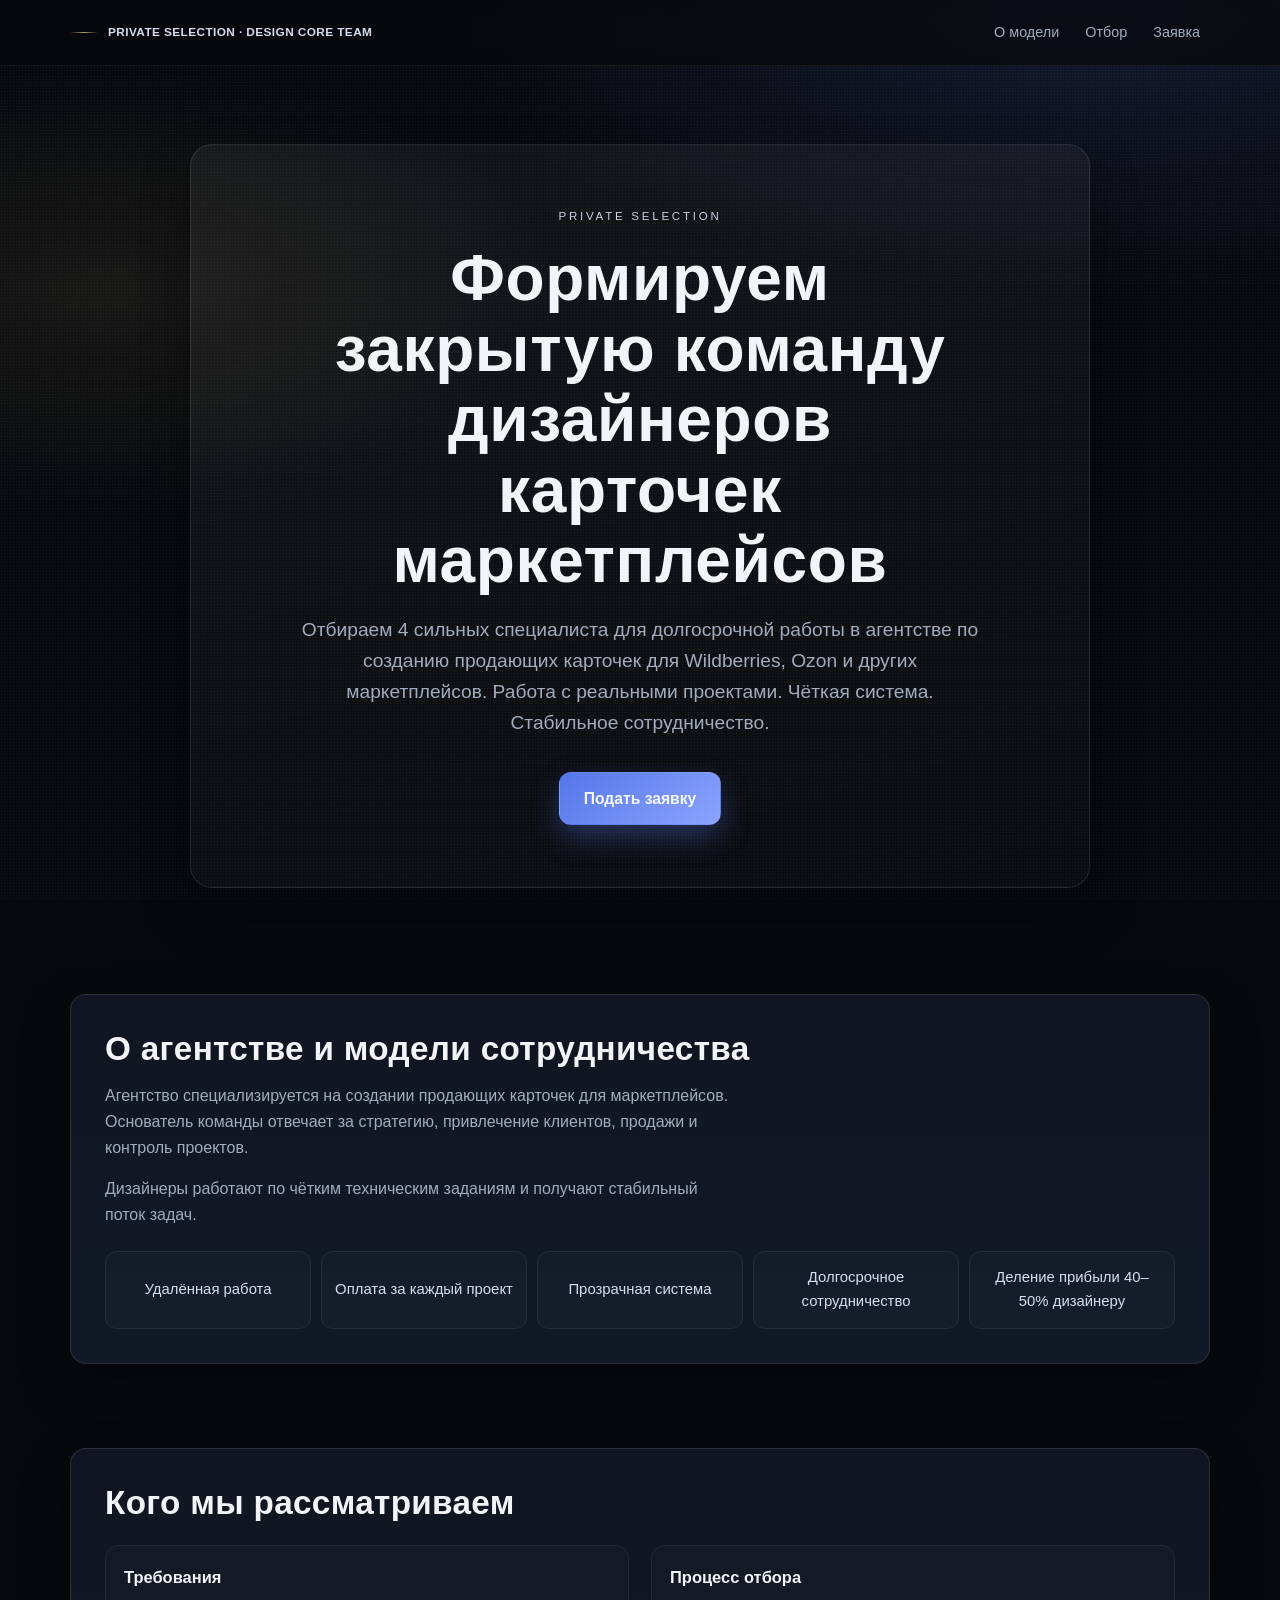
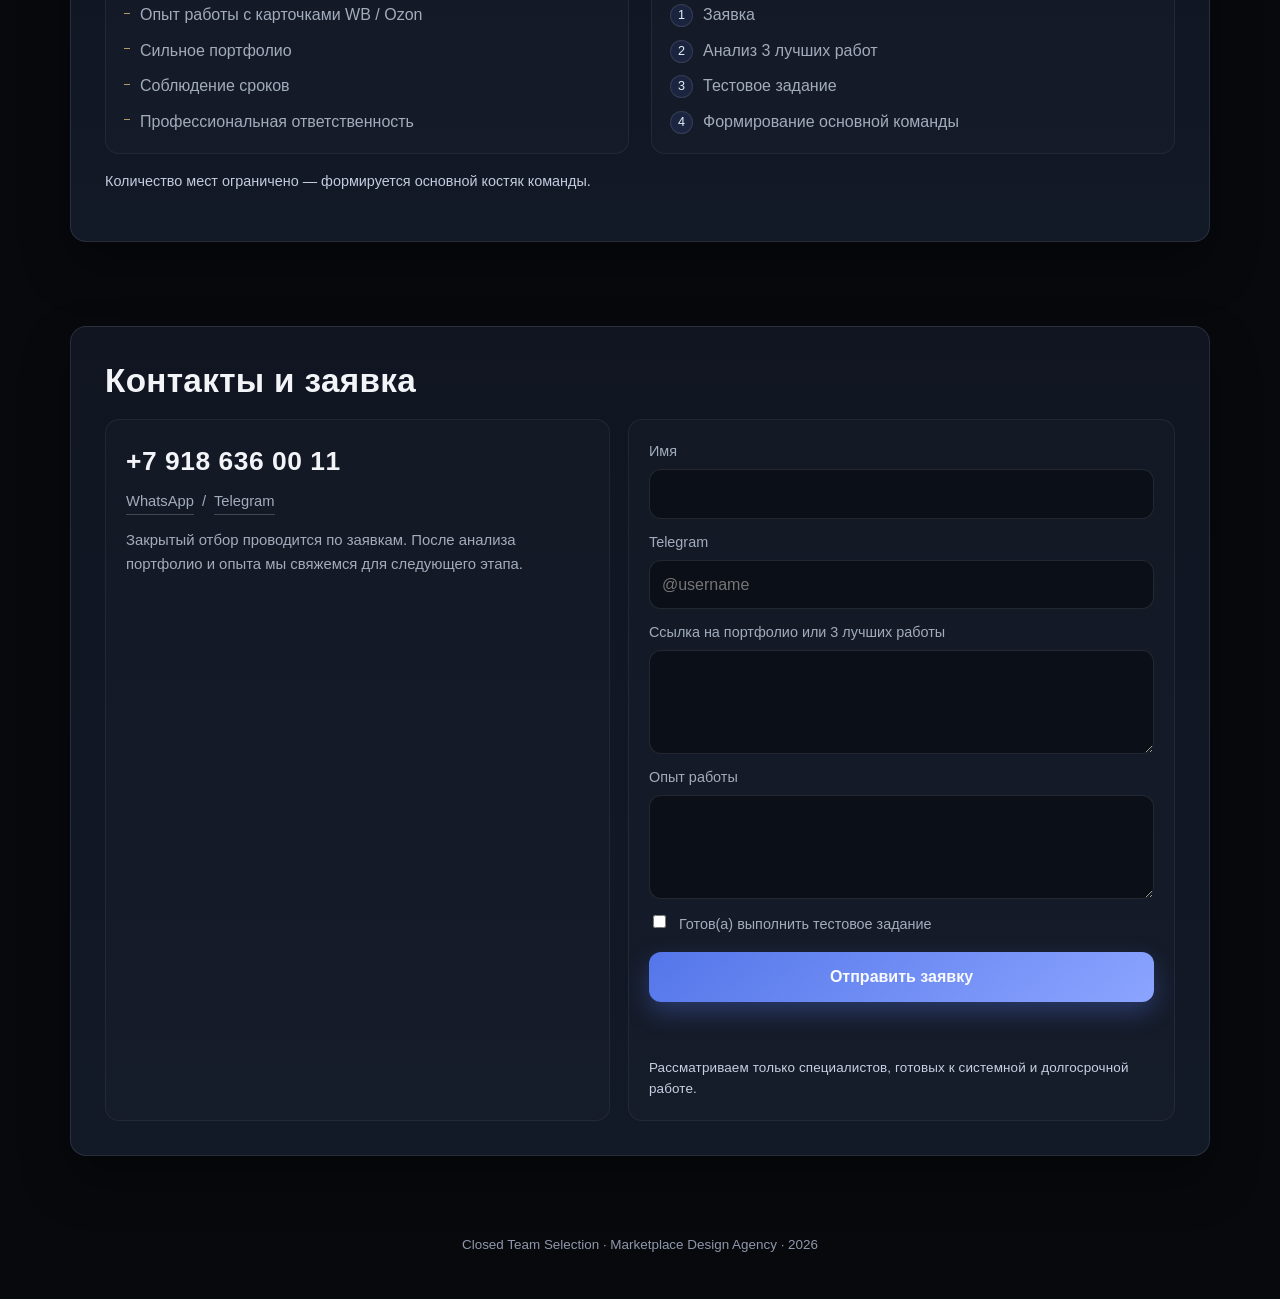
==== commit 04cedfd7: "Refine landing to elite closed-selection premium concept Co-authored-by: Аведикян Карен <karenavedik" ====
--- a/index.html
+++ b/index.html
@@ -1,270 +1,698 @@
 <!DOCTYPE html>
 <html lang="ru">
 <head>
-    <meta charset="UTF-8">
-    <meta name="viewport" content="width=device-width, initial-scale=1.0">
-    <title>Набор дизайнеров карточек маркетплейсов</title>
-    <link rel="preconnect" href="https://fonts.googleapis.com">
-    <link rel="preconnect" href="https://fonts.gstatic.com" crossorigin>
-    <link href="https://fonts.googleapis.com/css2?family=Inter:wght@300;400;500;600;700;800&display=swap" rel="stylesheet">
-    <link rel="stylesheet" href="styles.css">
+  <meta charset="UTF-8" />
+  <meta name="viewport" content="width=device-width, initial-scale=1.0" />
+  <title>Закрытый отбор дизайнеров карточек маркетплейсов</title>
+  <meta
+    name="description"
+    content="Закрытый отбор 4 сильных дизайнеров карточек маркетплейсов в основную команду агентства."
+  />
+  <style>
+    :root {
+      --bg: #07090d;
+      --bg-soft: #0c1017;
+      --panel: #101521;
+      --panel-2: #121927;
+      --text: #f2f4f8;
+      --muted: #a2acbc;
+      --line: rgba(255, 255, 255, 0.1);
+      --line-soft: rgba(255, 255, 255, 0.06);
+      --accent: #5476e9;
+      --accent-soft: #8ba4ff;
+      --accent-line: #b39a67;
+      --ok: #8ce0b4;
+      --radius: 16px;
+      --shadow: 0 24px 48px rgba(0, 0, 0, 0.36);
+    }
+
+    * {
+      box-sizing: border-box;
+    }
+
+    html,
+    body {
+      margin: 0;
+      padding: 0;
+      color: var(--text);
+      background: radial-gradient(1000px 460px at 85% 0%, rgba(84, 118, 233, 0.16), transparent 65%),
+        radial-gradient(740px 360px at 8% 10%, rgba(179, 154, 103, 0.1), transparent 62%), var(--bg);
+      font-family: "Inter", "Segoe UI", -apple-system, BlinkMacSystemFont, "Helvetica Neue", Arial, sans-serif;
+      line-height: 1.6;
+      scroll-behavior: smooth;
+    }
+
+    body::before {
+      content: "";
+      position: fixed;
+      inset: 0;
+      pointer-events: none;
+      opacity: 0.1;
+      background-image: radial-gradient(rgba(255, 255, 255, 0.6) 0.25px, transparent 0.25px);
+      background-size: 3px 3px;
+      z-index: 0;
+    }
+
+    a {
+      color: inherit;
+      text-decoration: none;
+    }
+
+    .site {
+      position: relative;
+      z-index: 1;
+    }
+
+    .container {
+      width: min(1140px, 92%);
+      margin: 0 auto;
+    }
+
+    .topbar {
+      position: sticky;
+      top: 0;
+      z-index: 20;
+      backdrop-filter: blur(8px);
+      background: rgba(7, 9, 13, 0.75);
+      border-bottom: 1px solid var(--line-soft);
+    }
+
+    .topbar-inner {
+      display: flex;
+      align-items: center;
+      justify-content: space-between;
+      gap: 16px;
+      padding: 14px 0;
+    }
+
+    .brand {
+      display: inline-flex;
+      align-items: center;
+      gap: 10px;
+      letter-spacing: 0.4px;
+      text-transform: uppercase;
+      font-size: 0.74rem;
+      color: #d5dced;
+      font-weight: 600;
+    }
+
+    .brand::before {
+      content: "";
+      width: 28px;
+      height: 1px;
+      background: linear-gradient(to right, transparent, var(--accent-line), transparent);
+    }
+
+    .nav {
+      display: flex;
+      gap: 6px;
+      flex-wrap: wrap;
+    }
+
+    .nav a {
+      padding: 7px 10px;
+      border-radius: 9px;
+      color: var(--muted);
+      font-size: 0.9rem;
+      transition: color 0.2s ease, background-color 0.2s ease;
+    }
+
+    .nav a:hover {
+      color: #eff3ff;
+      background: rgba(255, 255, 255, 0.05);
+    }
+
+    .hero {
+      min-height: calc(100vh - 58px);
+      display: flex;
+      align-items: center;
+      justify-content: center;
+      text-align: center;
+      padding: 78px 0 64px;
+    }
+
+    .hero-shell {
+      width: min(900px, 100%);
+      margin: 0 auto;
+      border: 1px solid var(--line);
+      border-radius: calc(var(--radius) + 6px);
+      background: linear-gradient(165deg, rgba(255, 255, 255, 0.05), rgba(255, 255, 255, 0.015));
+      box-shadow: var(--shadow);
+      padding: clamp(28px, 5vw, 62px);
+    }
+
+    .kicker {
+      margin: 0;
+      letter-spacing: 0.24em;
+      text-transform: uppercase;
+      color: #c8d0e1;
+      font-size: 0.72rem;
+    }
+
+    h1 {
+      margin: 18px auto 0;
+      max-width: 18ch;
+      font-size: clamp(2rem, 5vw, 4.06rem);
+      line-height: 1.1;
+      letter-spacing: 0.01em;
+      text-wrap: balance;
+    }
+
+    .hero-subline {
+      margin: 20px auto 0;
+      max-width: 64ch;
+      color: var(--muted);
+      font-size: clamp(0.99rem, 2.1vw, 1.2rem);
+      text-wrap: pretty;
+    }
+
+    .hero-cta {
+      margin-top: 34px;
+      display: inline-flex;
+      align-items: center;
+      justify-content: center;
+      gap: 10px;
+      font-weight: 600;
+      font-size: 0.98rem;
+      color: #f5f7ff;
+      border-radius: 12px;
+      border: 1px solid transparent;
+      background: linear-gradient(140deg, var(--accent), var(--accent-soft));
+      box-shadow: 0 12px 28px rgba(84, 118, 233, 0.34);
+      padding: 13px 24px;
+      transition: transform 0.2s ease, box-shadow 0.2s ease;
+    }
+
+    .hero-cta:hover {
+      transform: translateY(-1px);
+      box-shadow: 0 16px 30px rgba(84, 118, 233, 0.42);
+    }
+
+    .section {
+      padding: 42px 0;
+    }
+
+    .section-shell {
+      border: 1px solid var(--line);
+      border-radius: var(--radius);
+      background: linear-gradient(180deg, var(--panel), var(--panel-2));
+      padding: clamp(24px, 4vw, 34px);
+      box-shadow: var(--shadow);
+    }
+
+    .section-title {
+      margin: 0;
+      font-size: clamp(1.4rem, 2.6vw, 2.08rem);
+      line-height: 1.2;
+      letter-spacing: 0.01em;
+    }
+
+    .section-copy {
+      margin-top: 14px;
+      color: var(--muted);
+      max-width: 72ch;
+      text-wrap: pretty;
+    }
+
+    .conditions-grid {
+      margin-top: 24px;
+      display: grid;
+      gap: 10px;
+      grid-template-columns: repeat(5, minmax(120px, 1fr));
+    }
+
+    .condition-card {
+      min-height: 76px;
+      border: 1px solid var(--line-soft);
+      border-radius: 12px;
+      background: rgba(255, 255, 255, 0.02);
+      padding: 14px 13px;
+      display: flex;
+      align-items: center;
+      justify-content: center;
+      text-align: center;
+      color: #d7ddef;
+      font-size: 0.93rem;
+      transition: border-color 0.2s ease, transform 0.2s ease;
+    }
+
+    .condition-card:hover {
+      border-color: rgba(179, 154, 103, 0.58);
+      transform: translateY(-2px);
+    }
+
+    .selection-grid {
+      display: grid;
+      grid-template-columns: 1fr 1fr;
+      gap: 22px;
+      margin-top: 22px;
+    }
+
+    .list-card {
+      border: 1px solid var(--line-soft);
+      border-radius: 14px;
+      background: rgba(255, 255, 255, 0.015);
+      padding: 18px;
+    }
+
+    .list-title {
+      margin: 0 0 12px;
+      font-size: 1.03rem;
+    }
+
+    .list {
+      list-style: none;
+      padding: 0;
+      margin: 0;
+      display: grid;
+      gap: 10px;
+      color: var(--muted);
+    }
+
+    .list li {
+      position: relative;
+      padding-left: 16px;
+    }
+
+    .list li::before {
+      content: "";
+      position: absolute;
+      left: 0;
+      top: 0.65em;
+      width: 6px;
+      height: 1px;
+      background: var(--accent-line);
+    }
+
+    .steps {
+      list-style: none;
+      margin: 0;
+      padding: 0;
+      display: grid;
+      gap: 10px;
+      color: var(--muted);
+    }
+
+    .steps li {
+      display: flex;
+      gap: 10px;
+      align-items: flex-start;
+    }
+
+    .step-number {
+      flex-shrink: 0;
+      width: 23px;
+      height: 23px;
+      border-radius: 50%;
+      border: 1px solid var(--line);
+      color: #e8edf9;
+      display: inline-flex;
+      align-items: center;
+      justify-content: center;
+      font-size: 0.79rem;
+      line-height: 1;
+      margin-top: 0.12rem;
+      background: rgba(84, 118, 233, 0.12);
+    }
+
+    .note {
+      margin-top: 16px;
+      color: #c3ccde;
+      font-size: 0.9rem;
+    }
+
+    .contact-grid {
+      display: grid;
+      gap: 18px;
+      grid-template-columns: 0.96fr 1.04fr;
+      margin-top: 18px;
+    }
+
+    .contact-card,
+    .form-card {
+      border: 1px solid var(--line-soft);
+      border-radius: 14px;
+      background: rgba(255, 255, 255, 0.015);
+      padding: 20px;
+    }
+
+    .contact-line {
+      margin: 0;
+      font-size: clamp(1.3rem, 2.5vw, 1.65rem);
+      font-weight: 620;
+      letter-spacing: 0.02em;
+    }
+
+    .contact-links {
+      margin-top: 8px;
+      display: flex;
+      gap: 8px;
+      flex-wrap: wrap;
+      color: var(--muted);
+      font-size: 0.92rem;
+    }
+
+    .contact-links a {
+      border-bottom: 1px solid rgba(255, 255, 255, 0.2);
+      transition: color 0.2s ease, border-color 0.2s ease;
+    }
+
+    .contact-links a:hover {
+      color: #edf2ff;
+      border-color: rgba(84, 118, 233, 0.68);
+    }
+
+    .contact-copy {
+      margin: 14px 0 0;
+      color: var(--muted);
+      font-size: 0.93rem;
+    }
+
+    form {
+      display: grid;
+      gap: 12px;
+    }
+
+    .field {
+      display: grid;
+      gap: 6px;
+    }
+
+    label {
+      color: var(--muted);
+      font-size: 0.9rem;
+    }
+
+    input[type="text"],
+    textarea {
+      border: 1px solid var(--line);
+      border-radius: 12px;
+      background: #0b0f17;
+      color: #f0f3fc;
+      padding: 11px 12px;
+      outline: none;
+      font: inherit;
+      transition: border-color 0.2s ease, box-shadow 0.2s ease;
+    }
+
+    textarea {
+      min-height: 104px;
+      resize: vertical;
+    }
+
+    input[type="text"]:focus,
+    textarea:focus {
+      border-color: rgba(84, 118, 233, 0.72);
+      box-shadow: 0 0 0 4px rgba(84, 118, 233, 0.17);
+    }
+
+    .checkbox-row {
+      display: flex;
+      align-items: flex-start;
+      gap: 10px;
+      color: var(--muted);
+      font-size: 0.9rem;
+      padding-top: 2px;
+    }
+
+    .checkbox-row input {
+      margin-top: 2px;
+      accent-color: var(--accent);
+    }
+
+    .form-button {
+      margin-top: 4px;
+      border: 0;
+      border-radius: 12px;
+      padding: 12px 16px;
+      font: inherit;
+      font-weight: 600;
+      color: #f8faff;
+      background: linear-gradient(140deg, var(--accent), var(--accent-soft));
+      box-shadow: 0 10px 24px rgba(84, 118, 233, 0.33);
+      cursor: pointer;
+      transition: transform 0.2s ease, box-shadow 0.2s ease;
+    }
+
+    .form-button:hover {
+      transform: translateY(-1px);
+      box-shadow: 0 14px 28px rgba(84, 118, 233, 0.39);
+    }
+
+    .status {
+      margin: 2px 0 0;
+      min-height: 1.3em;
+      font-size: 0.9rem;
+      color: var(--muted);
+    }
+
+    .status.success {
+      color: var(--ok);
+    }
+
+    .final-line {
+      margin: 10px 0 0;
+      color: #c8d1e3;
+      font-size: 0.84rem;
+      letter-spacing: 0.01em;
+    }
+
+    .footer {
+      text-align: center;
+      color: #8f98aa;
+      font-size: 0.84rem;
+      padding: 36px 0 44px;
+    }
+
+    [data-reveal] {
+      opacity: 0;
+      transform: translateY(16px);
+      animation: reveal 0.8s ease forwards;
+      animation-delay: var(--delay, 0s);
+    }
+
+    @keyframes reveal {
+      to {
+        opacity: 1;
+        transform: translateY(0);
+      }
+    }
+
+    @media (max-width: 980px) {
+      .conditions-grid {
+        grid-template-columns: repeat(2, minmax(120px, 1fr));
+      }
+
+      .selection-grid,
+      .contact-grid {
+        grid-template-columns: 1fr;
+      }
+    }
+
+    @media (max-width: 640px) {
+      .topbar-inner {
+        padding: 11px 0;
+      }
+
+      .brand {
+        font-size: 0.68rem;
+      }
+
+      .hero {
+        min-height: auto;
+        padding: 56px 0 44px;
+      }
+
+      .hero-shell {
+        padding: 22px;
+      }
+
+      .conditions-grid {
+        grid-template-columns: 1fr;
+      }
+    }
+  </style>
 </head>
 <body>
-    <nav class="navbar" id="navbar">
-        <div class="container nav-container">
-            <a href="#" class="nav-logo">DESIGN<span>TEAM</span></a>
-            <ul class="nav-links">
-                <li><a href="#about">О проекте</a></li>
-                <li><a href="#requirements">Отбор</a></li>
-                <li><a href="#apply">Заявка</a></li>
-            </ul>
-            <button class="nav-toggle" id="navToggle" aria-label="Меню">
-                <span></span><span></span><span></span>
-            </button>
+  <div class="site">
+    <header class="topbar">
+      <div class="container topbar-inner">
+        <div class="brand">Private Selection · Design Core Team</div>
+        <nav class="nav" aria-label="Навигация по странице">
+          <a href="#about">О модели</a>
+          <a href="#selection">Отбор</a>
+          <a href="#apply">Заявка</a>
+        </nav>
+      </div>
+    </header>
+
+    <main>
+      <section class="hero">
+        <div class="container">
+          <div class="hero-shell" data-reveal style="--delay: 0.02s;">
+            <p class="kicker">Private Selection</p>
+            <h1>Формируем закрытую команду дизайнеров карточек маркетплейсов</h1>
+            <p class="hero-subline">
+              Отбираем 4 сильных специалиста для долгосрочной работы в агентстве по созданию продающих карточек для
+              Wildberries, Ozon и других маркетплейсов. Работа с реальными проектами. Чёткая система. Стабильное
+              сотрудничество.
+            </p>
+            <a class="hero-cta" href="#apply">Подать заявку</a>
+          </div>
         </div>
-    </nav>
-
-    <section class="hero" id="hero">
-        <div class="hero-bg-grid"></div>
-        <div class="container hero-content">
-            <div class="hero-badge">4 места в команде</div>
-            <h1 class="hero-title">
-                Ищем сильных дизайнеров<br>
-                <span class="gradient-text">карточек маркетплейсов</span>
-            </h1>
-            <p class="hero-subtitle">
-                Присоединяйтесь к агентству по созданию продающих карточек для
-                Wildberries, Ozon и других маркетплейсов. Мы ищем 4&nbsp;лучших
-                дизайнера для долгосрочной работы с реальными заказами, стабильным
-                потоком и честной оплатой.
+      </section>
+
+      <section id="about" class="section">
+        <div class="container">
+          <div class="section-shell" data-reveal style="--delay: 0.08s;">
+            <h2 class="section-title">О агентстве и модели сотрудничества</h2>
+            <p class="section-copy">
+              Агентство специализируется на создании продающих карточек для маркетплейсов. Основатель команды отвечает
+              за стратегию, привлечение клиентов, продажи и контроль проектов.
             </p>
-            <a href="#apply" class="btn btn-primary hero-btn">
-                Хочу в команду
-                <svg width="20" height="20" viewBox="0 0 20 20" fill="none"><path d="M4 10h12m0 0l-4-4m4 4l-4 4" stroke="currentColor" stroke-width="2" stroke-linecap="round" stroke-linejoin="round"/></svg>
-            </a>
-            <div class="hero-stats">
-                <div class="stat">
-                    <span class="stat-number" data-target="4">0</span>
-                    <span class="stat-label">Открытых позиций</span>
+            <p class="section-copy">
+              Дизайнеры работают по чётким техническим заданиям и получают стабильный поток задач.
+            </p>
+
+            <div class="conditions-grid" aria-label="Условия сотрудничества">
+              <article class="condition-card">Удалённая работа</article>
+              <article class="condition-card">Оплата за каждый проект</article>
+              <article class="condition-card">Прозрачная система</article>
+              <article class="condition-card">Долгосрочное сотрудничество</article>
+              <article class="condition-card">Деление прибыли 40–50% дизайнеру</article>
+            </div>
+          </div>
+        </div>
+      </section>
+
+      <section id="selection" class="section">
+        <div class="container">
+          <div class="section-shell" data-reveal style="--delay: 0.14s;">
+            <h2 class="section-title">Кого мы рассматриваем</h2>
+            <div class="selection-grid">
+              <article class="list-card">
+                <h3 class="list-title">Требования</h3>
+                <ul class="list">
+                  <li>Опыт работы с карточками WB / Ozon</li>
+                  <li>Сильное портфолио</li>
+                  <li>Соблюдение сроков</li>
+                  <li>Профессиональная ответственность</li>
+                </ul>
+              </article>
+
+              <article class="list-card">
+                <h3 class="list-title">Процесс отбора</h3>
+                <ol class="steps">
+                  <li><span class="step-number">1</span><span>Заявка</span></li>
+                  <li><span class="step-number">2</span><span>Анализ 3 лучших работ</span></li>
+                  <li><span class="step-number">3</span><span>Тестовое задание</span></li>
+                  <li><span class="step-number">4</span><span>Формирование основной команды</span></li>
+                </ol>
+              </article>
+            </div>
+            <p class="note">Количество мест ограничено — формируется основной костяк команды.</p>
+          </div>
+        </div>
+      </section>
+
+      <section id="apply" class="section">
+        <div class="container">
+          <div class="section-shell" data-reveal style="--delay: 0.2s;">
+            <h2 class="section-title">Контакты и заявка</h2>
+            <div class="contact-grid">
+              <article class="contact-card">
+                <p class="contact-line">
+                  <a href="tel:+79186360011" aria-label="Позвонить по номеру +7 918 636 00 11">+7 918 636 00 11</a>
+                </p>
+                <div class="contact-links">
+                  <a href="https://wa.me/79186360011" target="_blank" rel="noopener noreferrer">WhatsApp</a>
+                  <span>/</span>
+                  <a href="https://t.me/+79186360011" target="_blank" rel="noopener noreferrer">Telegram</a>
                 </div>
-                <div class="stat-divider"></div>
-                <div class="stat">
-                    <span class="stat-number">40–50%</span>
-                    <span class="stat-label">Прибыль дизайнеру</span>
-                </div>
-                <div class="stat-divider"></div>
-                <div class="stat">
-                    <span class="stat-number">∞</span>
-                    <span class="stat-label">Поток заказов</span>
-                </div>
+                <p class="contact-copy">
+                  Закрытый отбор проводится по заявкам. После анализа портфолио и опыта мы свяжемся для следующего
+                  этапа.
+                </p>
+              </article>
+
+              <article class="form-card">
+                <form id="application-form" novalidate>
+                  <div class="field">
+                    <label for="name">Имя</label>
+                    <input id="name" name="name" type="text" required />
+                  </div>
+
+                  <div class="field">
+                    <label for="telegram">Telegram</label>
+                    <input id="telegram" name="telegram" type="text" placeholder="@username" required />
+                  </div>
+
+                  <div class="field">
+                    <label for="portfolio">Ссылка на портфолио или 3 лучших работы</label>
+                    <textarea id="portfolio" name="portfolio" required></textarea>
+                  </div>
+
+                  <div class="field">
+                    <label for="experience">Опыт работы</label>
+                    <textarea id="experience" name="experience" required></textarea>
+                  </div>
+
+                  <label class="checkbox-row" for="test-ready">
+                    <input id="test-ready" name="test-ready" type="checkbox" required />
+                    <span>Готов(а) выполнить тестовое задание</span>
+                  </label>
+
+                  <button class="form-button" type="submit">Отправить заявку</button>
+                  <p id="form-status" class="status" role="status" aria-live="polite"></p>
+                  <p class="final-line">
+                    Рассматриваем только специалистов, готовых к системной и долгосрочной работе.
+                  </p>
+                </form>
+              </article>
             </div>
+          </div>
         </div>
-        <div class="hero-scroll-indicator">
-            <span>Листайте вниз</span>
-            <svg width="16" height="24" viewBox="0 0 16 24" fill="none"><path d="M8 4v16m0 0l-5-5m5 5l5-5" stroke="currentColor" stroke-width="1.5" stroke-linecap="round" stroke-linejoin="round"/></svg>
-        </div>
-    </section>
-
-    <section class="about" id="about">
-        <div class="container">
-            <div class="section-header">
-                <span class="section-tag">О проекте</span>
-                <h2 class="section-title">Создаём продающие<br>карточки товаров</h2>
-            </div>
-            <div class="about-grid">
-                <div class="about-text">
-                    <p>
-                        Агентство занимается созданием продающих карточек товаров для
-                        маркетплейсов. Основатель команды отвечает за поиск клиентов,
-                        продажи и контроль задач. Дизайнеры выполняют проекты
-                        качественно по техническому заданию&nbsp;(ТЗ).
-                    </p>
-                </div>
-                <div class="conditions-cards">
-                    <div class="condition-card" data-animate>
-                        <div class="condition-icon">
-                            <svg width="24" height="24" viewBox="0 0 24 24" fill="none"><path d="M12 2L2 7l10 5 10-5-10-5zM2 17l10 5 10-5M2 12l10 5 10-5" stroke="currentColor" stroke-width="2" stroke-linecap="round" stroke-linejoin="round"/></svg>
-                        </div>
-                        <h3>Удалённая работа</h3>
-                        <p>Работайте откуда угодно — нужен только компьютер и стабильный интернет</p>
-                    </div>
-                    <div class="condition-card" data-animate>
-                        <div class="condition-icon">
-                            <svg width="24" height="24" viewBox="0 0 24 24" fill="none"><path d="M12 1v22M17 5H9.5a3.5 3.5 0 000 7h5a3.5 3.5 0 010 7H6" stroke="currentColor" stroke-width="2" stroke-linecap="round" stroke-linejoin="round"/></svg>
-                        </div>
-                        <h3>Оплата за проект</h3>
-                        <p>Прозрачная система: 40–50% от стоимости каждого выполненного проекта</p>
-                    </div>
-                    <div class="condition-card" data-animate>
-                        <div class="condition-icon">
-                            <svg width="24" height="24" viewBox="0 0 24 24" fill="none"><path d="M9 5H7a2 2 0 00-2 2v12a2 2 0 002 2h10a2 2 0 002-2V7a2 2 0 00-2-2h-2M9 5a2 2 0 002 2h2a2 2 0 002-2M9 5a2 2 0 012-2h2a2 2 0 012 2m-6 9l2 2 4-4" stroke="currentColor" stroke-width="2" stroke-linecap="round" stroke-linejoin="round"/></svg>
-                        </div>
-                        <h3>Чёткое ТЗ</h3>
-                        <p>Каждый проект сопровождается подробным техническим заданием</p>
-                    </div>
-                    <div class="condition-card" data-animate>
-                        <div class="condition-icon">
-                            <svg width="24" height="24" viewBox="0 0 24 24" fill="none"><path d="M17 21v-2a4 4 0 00-4-4H5a4 4 0 00-4 4v2M9 11a4 4 0 100-8 4 4 0 000 8zm14 10v-2a4 4 0 00-3-3.87M16 3.13a4 4 0 010 7.75" stroke="currentColor" stroke-width="2" stroke-linecap="round" stroke-linejoin="round"/></svg>
-                        </div>
-                        <h3>Долгосрочно</h3>
-                        <p>Стабильное сотрудничество и постоянный поток заказов от клиентов</p>
-                    </div>
-                </div>
-            </div>
-        </div>
-    </section>
-
-    <section class="requirements" id="requirements">
-        <div class="container">
-            <div class="section-header">
-                <span class="section-tag">Требования и отбор</span>
-                <h2 class="section-title">Как попасть<br>в команду</h2>
-            </div>
-            <div class="requirements-grid">
-                <div class="req-block">
-                    <h3>Что мы ожидаем</h3>
-                    <ul class="req-list">
-                        <li>
-                            <svg width="20" height="20" viewBox="0 0 20 20" fill="none"><path d="M16.667 5L7.5 14.167 3.333 10" stroke="currentColor" stroke-width="2" stroke-linecap="round" stroke-linejoin="round"/></svg>
-                            Опыт работы с карточками WB / Ozon
-                        </li>
-                        <li>
-                            <svg width="20" height="20" viewBox="0 0 20 20" fill="none"><path d="M16.667 5L7.5 14.167 3.333 10" stroke="currentColor" stroke-width="2" stroke-linecap="round" stroke-linejoin="round"/></svg>
-                            Портфолио с реальными работами
-                        </li>
-                        <li>
-                            <svg width="20" height="20" viewBox="0 0 20 20" fill="none"><path d="M16.667 5L7.5 14.167 3.333 10" stroke="currentColor" stroke-width="2" stroke-linecap="round" stroke-linejoin="round"/></svg>
-                            Соблюдение сроков и дедлайнов
-                        </li>
-                        <li>
-                            <svg width="20" height="20" viewBox="0 0 20 20" fill="none"><path d="M16.667 5L7.5 14.167 3.333 10" stroke="currentColor" stroke-width="2" stroke-linecap="round" stroke-linejoin="round"/></svg>
-                            Ответственность и внимание к деталям
-                        </li>
-                    </ul>
-                </div>
-                <div class="steps-block">
-                    <h3>Этапы отбора</h3>
-                    <div class="steps">
-                        <div class="step" data-animate>
-                            <div class="step-num">01</div>
-                            <div class="step-content">
-                                <h4>Заполнение заявки</h4>
-                                <p>Заполните форму ниже — имя, контакт, портфолио</p>
-                            </div>
-                        </div>
-                        <div class="step" data-animate>
-                            <div class="step-num">02</div>
-                            <div class="step-content">
-                                <h4>Проверка портфолио</h4>
-                                <p>Покажите 3 лучшие работы по карточкам товаров</p>
-                            </div>
-                        </div>
-                        <div class="step" data-animate>
-                            <div class="step-num">03</div>
-                            <div class="step-content">
-                                <h4>Тестовое задание</h4>
-                                <p>Выполните небольшое тестовое для оценки уровня</p>
-                            </div>
-                        </div>
-                        <div class="step" data-animate>
-                            <div class="step-num">04</div>
-                            <div class="step-content">
-                                <h4>Вход в команду</h4>
-                                <p>Лучшие 4 дизайнера начинают работу над проектами</p>
-                            </div>
-                        </div>
-                    </div>
-                </div>
-            </div>
-            <div class="limited-banner" data-animate>
-                <div class="limited-pulse"></div>
-                <span>Количество мест ограничено — осталось 4 позиции</span>
-            </div>
-        </div>
-    </section>
-
-    <section class="apply" id="apply">
-        <div class="container">
-            <div class="apply-wrapper">
-                <div class="apply-info">
-                    <span class="section-tag">Заявка</span>
-                    <h2 class="section-title">Оставьте заявку<br>прямо сейчас</h2>
-                    <p class="apply-desc">
-                        Заполните форму — мы свяжемся с вами в течение 24 часов.
-                        Также можете написать напрямую.
-                    </p>
-                    <div class="contact-links">
-                        <a href="https://wa.me/79186360011" class="contact-link" target="_blank" rel="noopener">
-                            <div class="contact-icon whatsapp">
-                                <svg width="22" height="22" viewBox="0 0 24 24" fill="currentColor"><path d="M17.472 14.382c-.297-.149-1.758-.867-2.03-.967-.273-.099-.471-.148-.67.15-.197.297-.767.966-.94 1.164-.173.199-.347.223-.644.075-.297-.15-1.255-.463-2.39-1.475-.883-.788-1.48-1.761-1.653-2.059-.173-.297-.018-.458.13-.606.134-.133.298-.347.446-.52.149-.174.198-.298.298-.497.099-.198.05-.371-.025-.52-.075-.149-.669-1.612-.916-2.207-.242-.579-.487-.5-.669-.51-.173-.008-.371-.01-.57-.01-.198 0-.52.074-.792.372-.272.297-1.04 1.016-1.04 2.479 0 1.462 1.065 2.875 1.213 3.074.149.198 2.096 3.2 5.077 4.487.709.306 1.262.489 1.694.625.712.227 1.36.195 1.871.118.571-.085 1.758-.719 2.006-1.413.248-.694.248-1.289.173-1.413-.074-.124-.272-.198-.57-.347m-5.421 7.403h-.004a9.87 9.87 0 01-5.031-1.378l-.361-.214-3.741.982.998-3.648-.235-.374a9.86 9.86 0 01-1.51-5.26c.001-5.45 4.436-9.884 9.888-9.884 2.64 0 5.122 1.03 6.988 2.898a9.825 9.825 0 012.893 6.994c-.003 5.45-4.437 9.884-9.885 9.884m8.413-18.297A11.815 11.815 0 0012.05 0C5.495 0 .16 5.335.157 11.892c0 2.096.547 4.142 1.588 5.945L.057 24l6.305-1.654a11.882 11.882 0 005.683 1.448h.005c6.554 0 11.89-5.335 11.893-11.893a11.821 11.821 0 00-3.48-8.413z"/></svg>
-                            </div>
-                            <div>
-                                <span class="contact-label">WhatsApp</span>
-                                <span class="contact-value">+7 918 636 00 11</span>
-                            </div>
-                        </a>
-                        <a href="https://t.me/+79186360011" class="contact-link" target="_blank" rel="noopener">
-                            <div class="contact-icon telegram">
-                                <svg width="22" height="22" viewBox="0 0 24 24" fill="currentColor"><path d="M11.944 0A12 12 0 000 12a12 12 0 0012 12 12 12 0 0012-12A12 12 0 0012 0a12 12 0 00-.056 0zm4.962 7.224c.1-.002.321.023.465.14a.506.506 0 01.171.325c.016.093.036.306.02.472-.18 1.898-.962 6.502-1.36 8.627-.168.9-.499 1.201-.82 1.23-.696.065-1.225-.46-1.9-.902-1.056-.693-1.653-1.124-2.678-1.8-1.185-.78-.417-1.21.258-1.91.177-.184 3.247-2.977 3.307-3.23.007-.032.014-.15-.056-.212s-.174-.041-.249-.024c-.106.024-1.793 1.14-5.061 3.345-.479.33-.913.492-1.302.48-.428-.013-1.252-.242-1.865-.44-.752-.245-1.349-.374-1.297-.789.027-.216.325-.437.893-.663 3.498-1.524 5.83-2.529 6.998-3.014 3.332-1.386 4.025-1.627 4.476-1.635z"/></svg>
-                            </div>
-                            <div>
-                                <span class="contact-label">Telegram</span>
-                                <span class="contact-value">+7 918 636 00 11</span>
-                            </div>
-                        </a>
-                    </div>
-                </div>
-                <form class="apply-form" id="applyForm" novalidate>
-                    <div class="form-group">
-                        <label for="name">Имя</label>
-                        <input type="text" id="name" name="name" placeholder="Ваше имя" required>
-                    </div>
-                    <div class="form-group">
-                        <label for="telegram">Telegram</label>
-                        <input type="text" id="telegram" name="telegram" placeholder="@username или ссылка" required>
-                    </div>
-                    <div class="form-group">
-                        <label for="portfolio">Портфолио или 3 лучшие работы</label>
-                        <textarea id="portfolio" name="portfolio" placeholder="Ссылка на Behance, Dribbble или прикрепите ссылки на работы" rows="3" required></textarea>
-                    </div>
-                    <div class="form-group">
-                        <label for="experience">Опыт работы</label>
-                        <select id="experience" name="experience" required>
-                            <option value="" disabled selected>Выберите ваш опыт</option>
-                            <option value="less1">Менее 1 года</option>
-                            <option value="1-2">1–2 года</option>
-                            <option value="2-3">2–3 года</option>
-                            <option value="3+">Более 3 лет</option>
-                        </select>
-                    </div>
-                    <div class="form-group form-checkbox">
-                        <label class="checkbox-label">
-                            <input type="checkbox" id="testReady" name="testReady" required>
-                            <span class="checkmark"></span>
-                            <span>Готов(а) выполнить тестовое задание</span>
-                        </label>
-                    </div>
-                    <button type="submit" class="btn btn-primary btn-submit">
-                        Отправить заявку
-                        <svg width="20" height="20" viewBox="0 0 20 20" fill="none"><path d="M4 10h12m0 0l-4-4m4 4l-4 4" stroke="currentColor" stroke-width="2" stroke-linecap="round" stroke-linejoin="round"/></svg>
-                    </button>
-                    <div class="form-success" id="formSuccess">
-                        <svg width="48" height="48" viewBox="0 0 48 48" fill="none"><circle cx="24" cy="24" r="22" stroke="currentColor" stroke-width="2"/><path d="M15 24l6 6 12-12" stroke="currentColor" stroke-width="2" stroke-linecap="round" stroke-linejoin="round"/></svg>
-                        <h3>Заявка отправлена!</h3>
-                        <p>Мы свяжемся с вами в ближайшее время</p>
-                    </div>
-                </form>
-            </div>
-        </div>
-    </section>
-
-    <footer class="footer">
-        <div class="container footer-content">
-            <a href="#" class="nav-logo">DESIGN<span>TEAM</span></a>
-            <p>&copy; 2026 Дизайн-агентство карточек маркетплейсов</p>
-        </div>
-    </footer>
-
-    <script src="script.js"></script>
+      </section>
+    </main>
+
+    <footer class="footer">Closed Team Selection · Marketplace Design Agency · 2026</footer>
+  </div>
+
+  <script>
+    const form = document.getElementById("application-form");
+    const statusNode = document.getElementById("form-status");
+
+    form.addEventListener("submit", function (event) {
+      event.preventDefault();
+
+      const requiredTextFields = ["name", "telegram", "portfolio", "experience"];
+      let isValid = true;
+
+      for (const fieldId of requiredTextFields) {
+        const field = document.getElementById(fieldId);
+        if (!field.value.trim()) {
+          field.setAttribute("aria-invalid", "true");
+          isValid = false;
+        } else {
+          field.removeAttribute("aria-invalid");
+        }
+      }
+
+      const testReadyField = document.getElementById("test-ready");
+      if (!testReadyField.checked) {
+        isValid = false;
+      }
+
+      if (!isValid) {
+        statusNode.className = "status";
+        statusNode.textContent = "Заполните все поля и подтвердите готовность к тестовому заданию.";
+        return;
+      }
+
+      statusNode.className = "status success";
+      statusNode.textContent = "Заявка принята. Мы свяжемся после анализа материалов.";
+      form.reset();
+    });
+  </script>
 </body>
 </html>
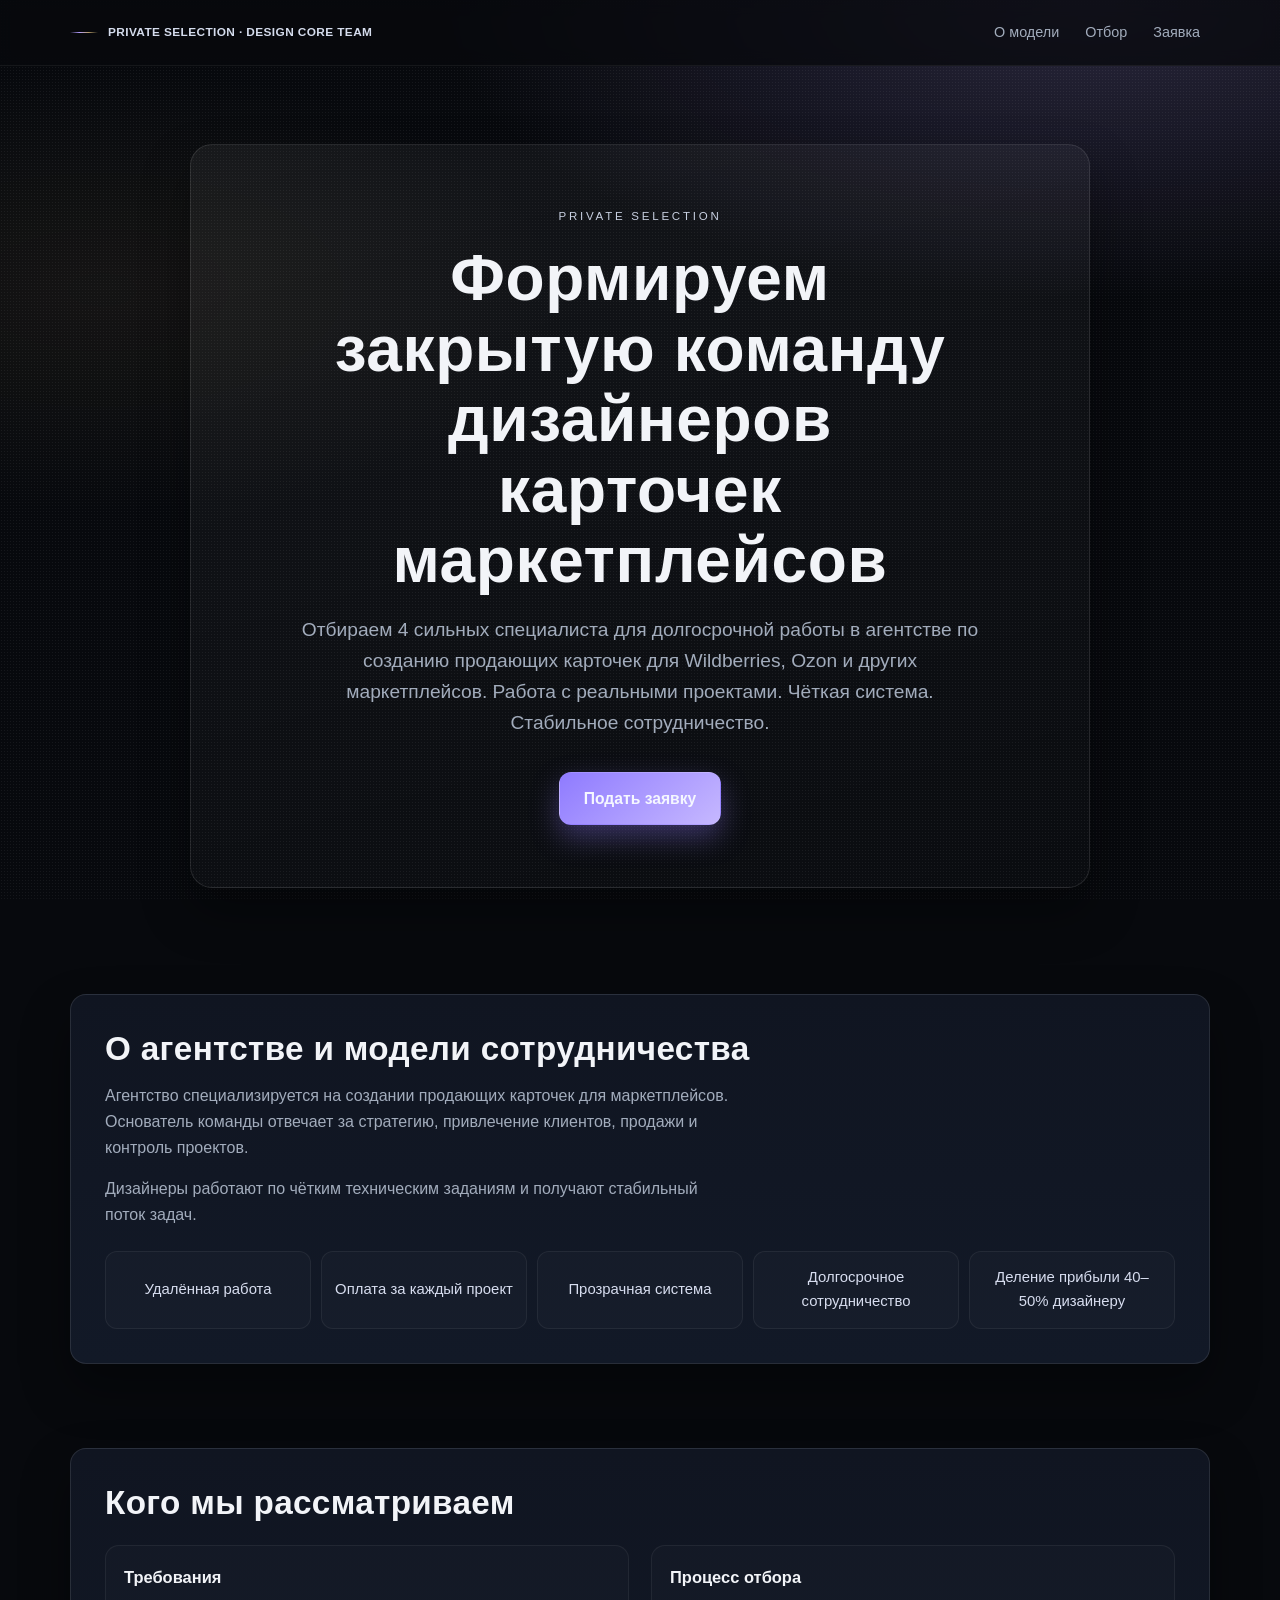
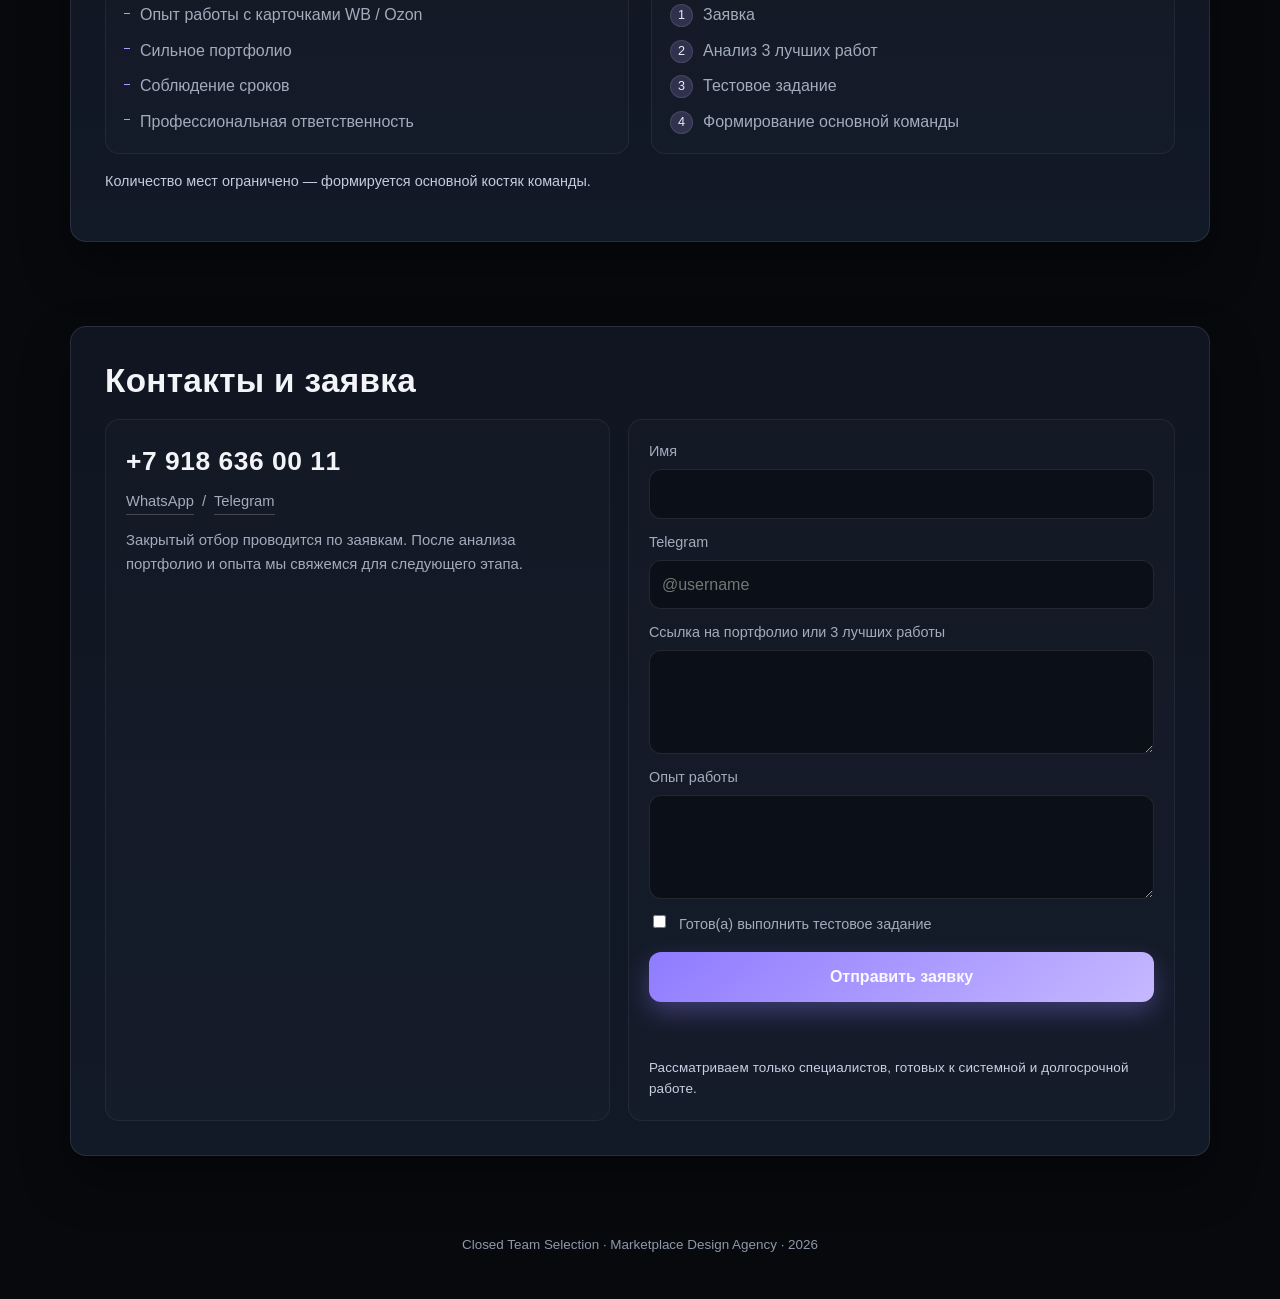
==== commit 28908ae7: "Add lavender brand accents across premium landing UI Co-authored-by: Аведикян Карен <karenavedikyan@" ====
--- a/index.html
+++ b/index.html
@@ -18,9 +18,10 @@
       --muted: #a2acbc;
       --line: rgba(255, 255, 255, 0.1);
       --line-soft: rgba(255, 255, 255, 0.06);
-      --accent: #5476e9;
-      --accent-soft: #8ba4ff;
-      --accent-line: #b39a67;
+      --accent: #8f7bff;
+      --accent-soft: #c6b8ff;
+      --accent-line: #b39cff;
+      --accent-premium: #b39a67;
       --ok: #8ce0b4;
       --radius: 16px;
       --shadow: 0 24px 48px rgba(0, 0, 0, 0.36);
@@ -35,8 +36,8 @@
       margin: 0;
       padding: 0;
       color: var(--text);
-      background: radial-gradient(1000px 460px at 85% 0%, rgba(84, 118, 233, 0.16), transparent 65%),
-        radial-gradient(740px 360px at 8% 10%, rgba(179, 154, 103, 0.1), transparent 62%), var(--bg);
+      background: radial-gradient(1000px 460px at 85% 0%, rgba(179, 156, 255, 0.2), transparent 65%),
+        radial-gradient(740px 360px at 8% 10%, rgba(179, 154, 103, 0.08), transparent 62%), var(--bg);
       font-family: "Inter", "Segoe UI", -apple-system, BlinkMacSystemFont, "Helvetica Neue", Arial, sans-serif;
       line-height: 1.6;
       scroll-behavior: smooth;
@@ -100,7 +101,7 @@
       content: "";
       width: 28px;
       height: 1px;
-      background: linear-gradient(to right, transparent, var(--accent-line), transparent);
+      background: linear-gradient(to right, transparent, var(--accent-line), var(--accent-premium), transparent);
     }
 
     .nav {
@@ -178,14 +179,14 @@
       border-radius: 12px;
       border: 1px solid transparent;
       background: linear-gradient(140deg, var(--accent), var(--accent-soft));
-      box-shadow: 0 12px 28px rgba(84, 118, 233, 0.34);
+      box-shadow: 0 12px 28px rgba(143, 123, 255, 0.34);
       padding: 13px 24px;
       transition: transform 0.2s ease, box-shadow 0.2s ease;
     }
 
     .hero-cta:hover {
       transform: translateY(-1px);
-      box-shadow: 0 16px 30px rgba(84, 118, 233, 0.42);
+      box-shadow: 0 16px 30px rgba(143, 123, 255, 0.42);
     }
 
     .section {
@@ -237,7 +238,7 @@
     }
 
     .condition-card:hover {
-      border-color: rgba(179, 154, 103, 0.58);
+      border-color: rgba(179, 156, 255, 0.62);
       transform: translateY(-2px);
     }
 
@@ -312,7 +313,7 @@
       font-size: 0.79rem;
       line-height: 1;
       margin-top: 0.12rem;
-      background: rgba(84, 118, 233, 0.12);
+      background: rgba(179, 156, 255, 0.18);
     }
 
     .note {
@@ -359,7 +360,7 @@
 
     .contact-links a:hover {
       color: #edf2ff;
-      border-color: rgba(84, 118, 233, 0.68);
+      border-color: rgba(179, 156, 255, 0.74);
     }
 
     .contact-copy {
@@ -402,8 +403,8 @@
 
     input[type="text"]:focus,
     textarea:focus {
-      border-color: rgba(84, 118, 233, 0.72);
-      box-shadow: 0 0 0 4px rgba(84, 118, 233, 0.17);
+      border-color: rgba(179, 156, 255, 0.72);
+      box-shadow: 0 0 0 4px rgba(179, 156, 255, 0.2);
     }
 
     .checkbox-row {
@@ -429,14 +430,14 @@
       font-weight: 600;
       color: #f8faff;
       background: linear-gradient(140deg, var(--accent), var(--accent-soft));
-      box-shadow: 0 10px 24px rgba(84, 118, 233, 0.33);
+      box-shadow: 0 10px 24px rgba(143, 123, 255, 0.33);
       cursor: pointer;
       transition: transform 0.2s ease, box-shadow 0.2s ease;
     }
 
     .form-button:hover {
       transform: translateY(-1px);
-      box-shadow: 0 14px 28px rgba(84, 118, 233, 0.39);
+      box-shadow: 0 14px 28px rgba(143, 123, 255, 0.39);
     }
 
     .status {
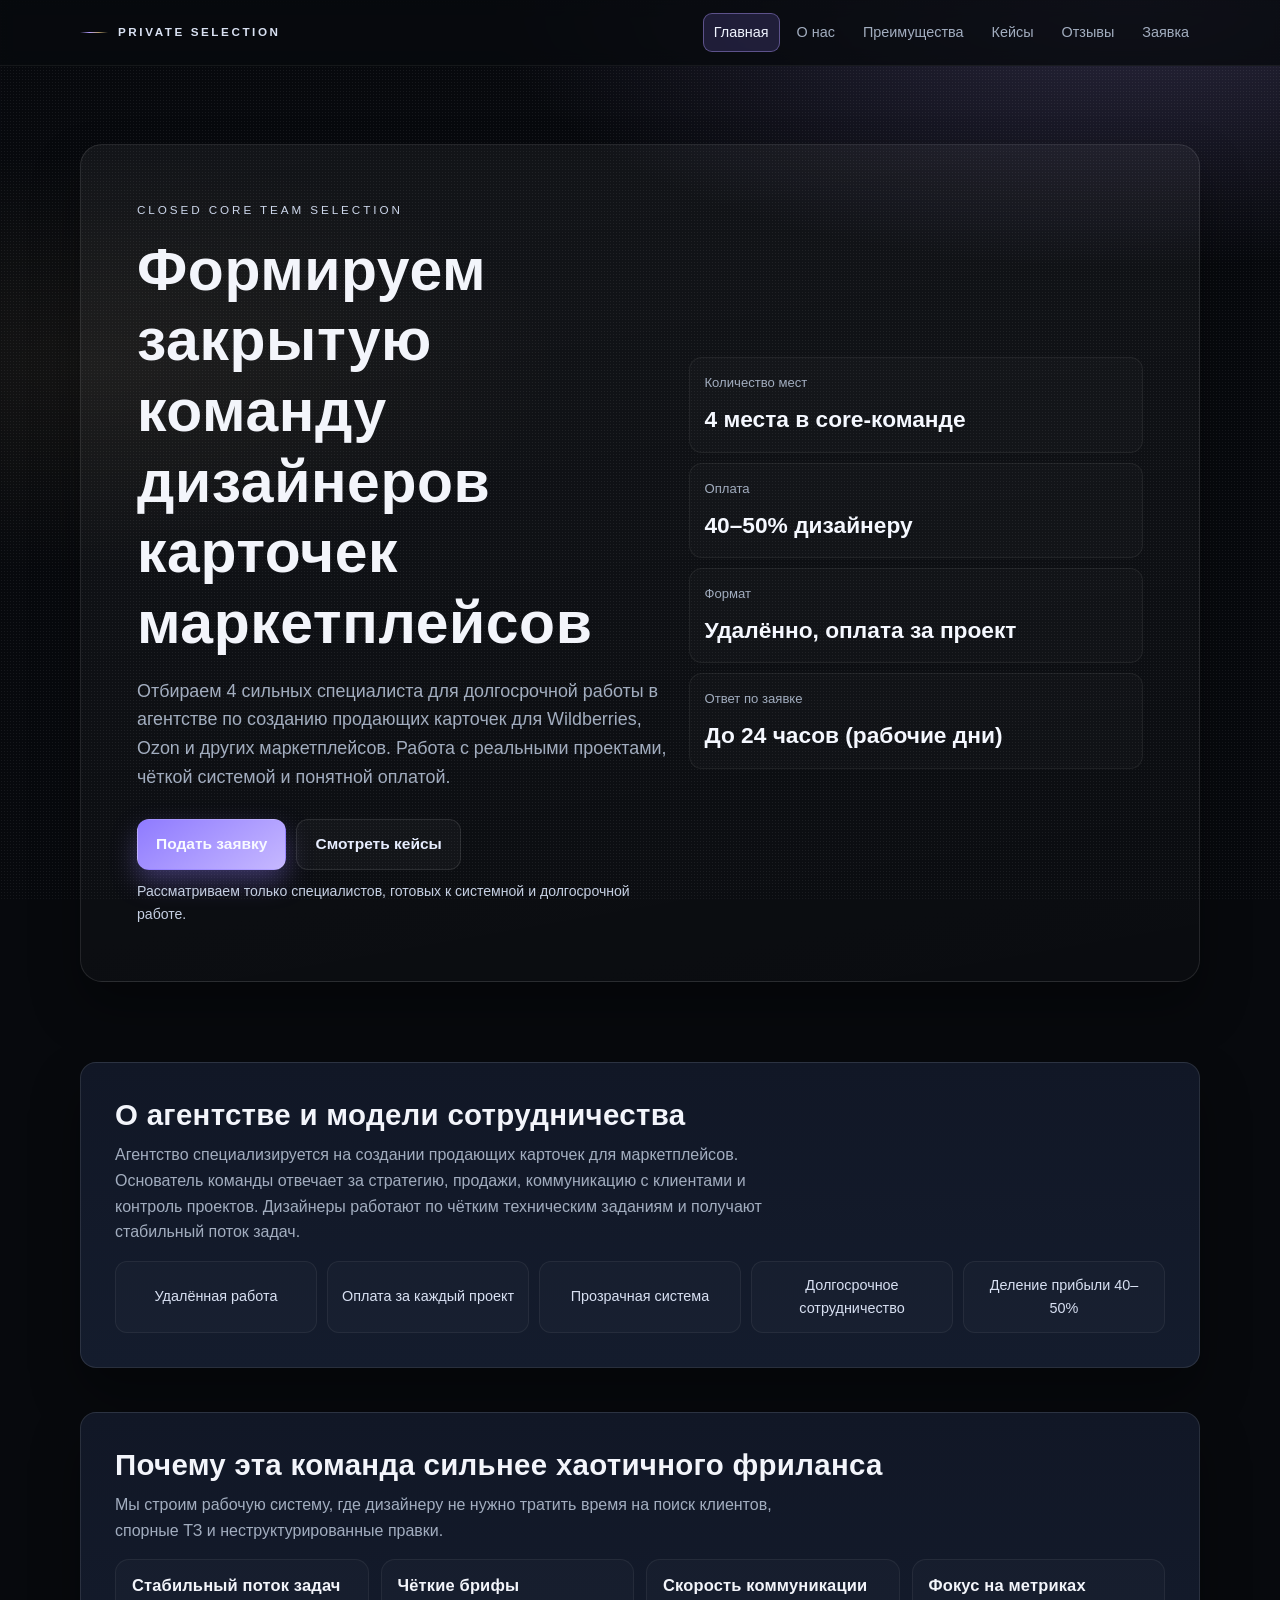
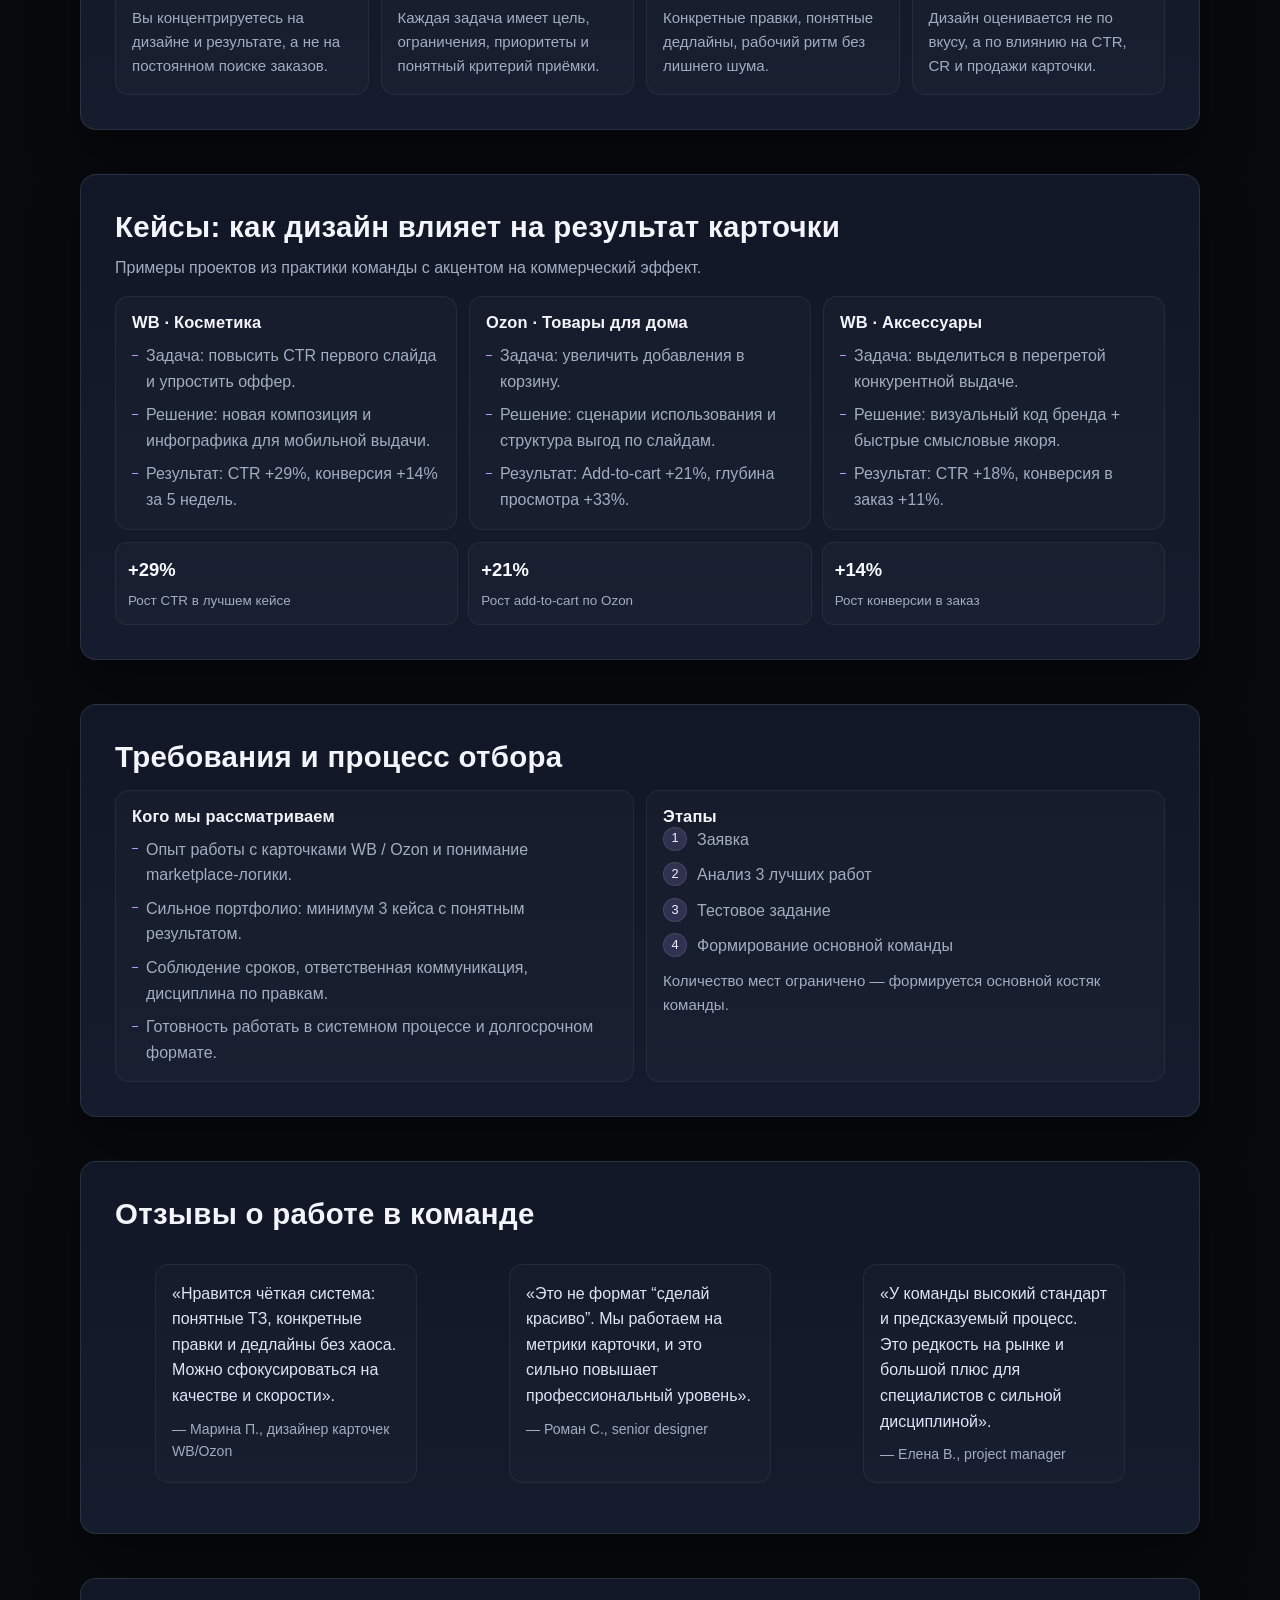
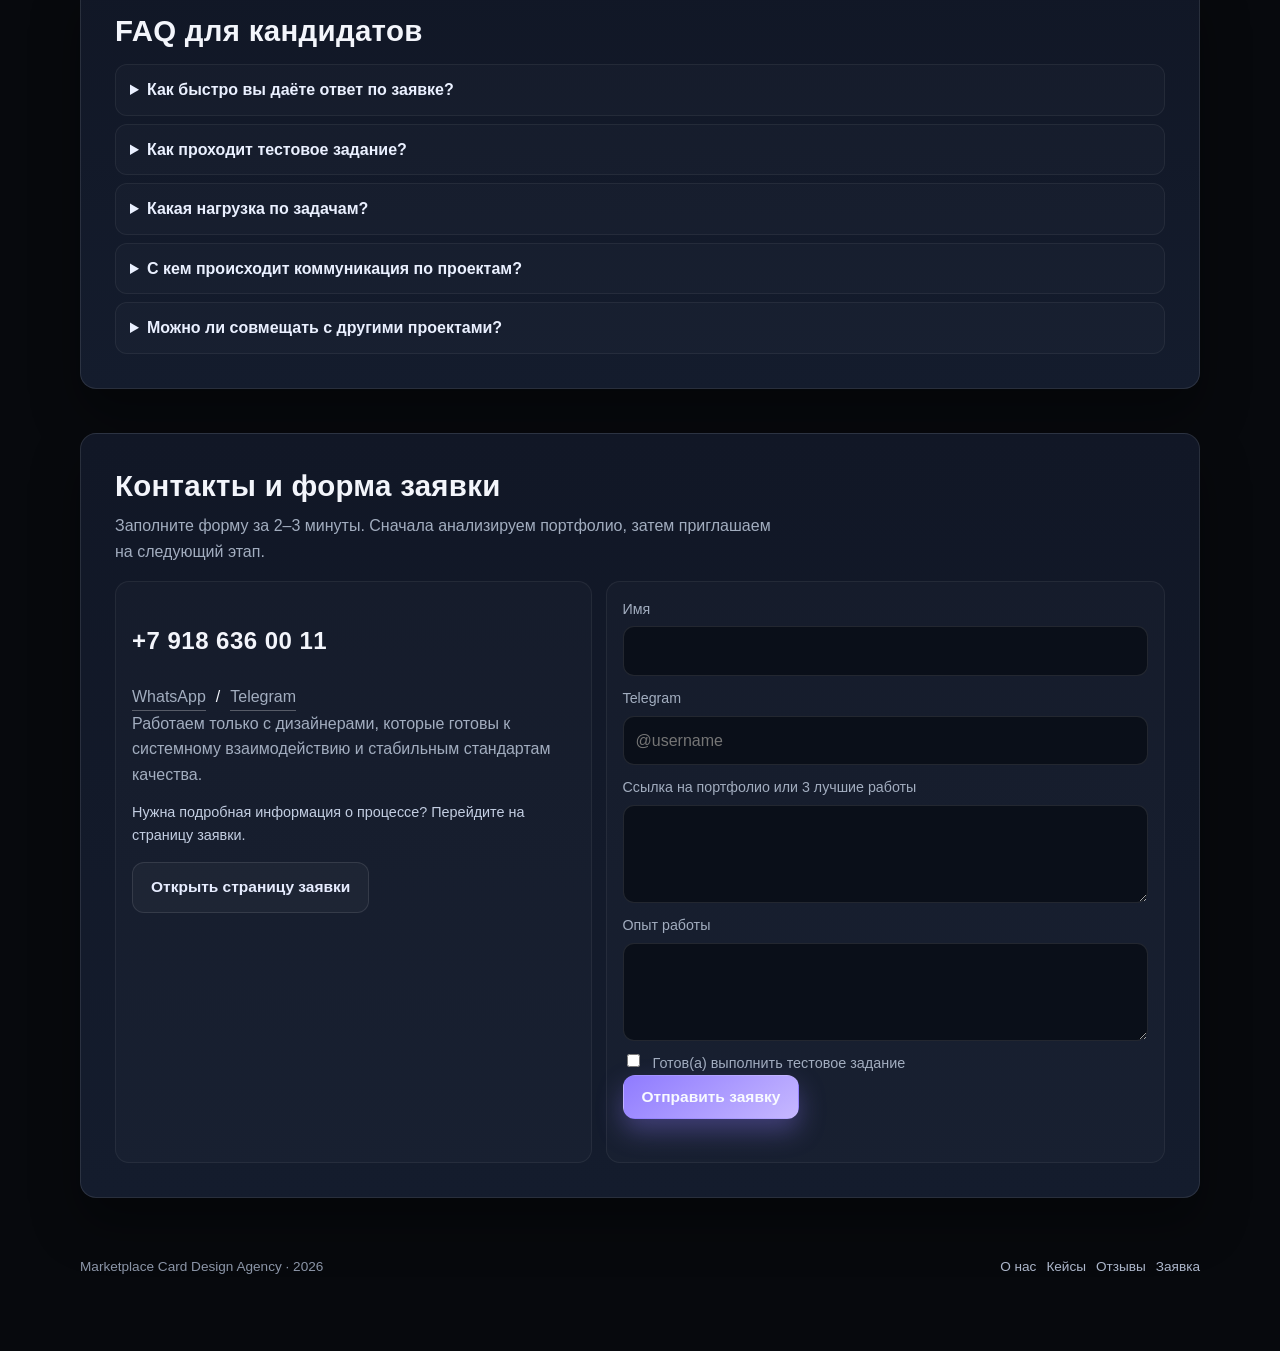
==== commit a9374a7f: "Expand recruitment site into SEO-optimized multi-page premium funnel Co-authored-by: Аведикян Карен " ====
--- a/index.html
+++ b/index.html
@@ -3,651 +3,351 @@
 <head>
   <meta charset="UTF-8" />
   <meta name="viewport" content="width=device-width, initial-scale=1.0" />
-  <title>Закрытый отбор дизайнеров карточек маркетплейсов</title>
+  <title>Закрытый отбор дизайнеров карточек WB/Ozon — 4 места</title>
   <meta
     name="description"
-    content="Закрытый отбор 4 сильных дизайнеров карточек маркетплейсов в основную команду агентства."
+    content="Отбираем 4 сильных дизайнеров карточек маркетплейсов в core-команду агентства: реальные проекты, чёткие ТЗ, прозрачная оплата 40–50%."
   />
-  <style>
-    :root {
-      --bg: #07090d;
-      --bg-soft: #0c1017;
-      --panel: #101521;
-      --panel-2: #121927;
-      --text: #f2f4f8;
-      --muted: #a2acbc;
-      --line: rgba(255, 255, 255, 0.1);
-      --line-soft: rgba(255, 255, 255, 0.06);
-      --accent: #8f7bff;
-      --accent-soft: #c6b8ff;
-      --accent-line: #b39cff;
-      --accent-premium: #b39a67;
-      --ok: #8ce0b4;
-      --radius: 16px;
-      --shadow: 0 24px 48px rgba(0, 0, 0, 0.36);
+  <meta
+    name="keywords"
+    content="дизайнер карточек маркетплейсов, вакансия дизайнер карточек wildberries, дизайнер ozon удаленно, работа дизайнер карточек товаров, отбор дизайнеров карточек"
+  />
+  <meta name="robots" content="index,follow,max-snippet:-1,max-image-preview:large,max-video-preview:-1" />
+  <link rel="canonical" href="https://karenavedikyan.github.io/sergey1/" />
+
+  <meta property="og:type" content="website" />
+  <meta property="og:locale" content="ru_RU" />
+  <meta property="og:title" content="Закрытый отбор дизайнеров карточек WB/Ozon — 4 места" />
+  <meta
+    property="og:description"
+    content="Private selection в core-команду агентства: реальные проекты, понятный процесс и долгосрочное сотрудничество."
+  />
+  <meta property="og:url" content="https://karenavedikyan.github.io/sergey1/" />
+  <meta property="og:image" content="https://karenavedikyan.github.io/sergey1/assets/og-cover.svg" />
+
+  <meta name="twitter:card" content="summary_large_image" />
+  <meta name="twitter:title" content="Закрытый отбор дизайнеров карточек WB/Ozon — 4 места" />
+  <meta
+    name="twitter:description"
+    content="Отбор 4 сильных дизайнеров карточек маркетплейсов в долгосрочную команду агентства."
+  />
+  <meta name="twitter:image" content="https://karenavedikyan.github.io/sergey1/assets/og-cover.svg" />
+
+  <link rel="stylesheet" href="assets/styles.css" />
+  <script type="application/ld+json">
+    {
+      "@context": "https://schema.org",
+      "@type": "Organization",
+      "name": "Marketplace Card Design Agency",
+      "url": "https://karenavedikyan.github.io/sergey1/",
+      "telephone": "+7 918 636 00 11",
+      "sameAs": [
+        "https://wa.me/79186360011",
+        "https://t.me/+79186360011"
+      ]
     }
-
-    * {
-      box-sizing: border-box;
-    }
-
-    html,
-    body {
-      margin: 0;
-      padding: 0;
-      color: var(--text);
-      background: radial-gradient(1000px 460px at 85% 0%, rgba(179, 156, 255, 0.2), transparent 65%),
-        radial-gradient(740px 360px at 8% 10%, rgba(179, 154, 103, 0.08), transparent 62%), var(--bg);
-      font-family: "Inter", "Segoe UI", -apple-system, BlinkMacSystemFont, "Helvetica Neue", Arial, sans-serif;
-      line-height: 1.6;
-      scroll-behavior: smooth;
-    }
-
-    body::before {
-      content: "";
-      position: fixed;
-      inset: 0;
-      pointer-events: none;
-      opacity: 0.1;
-      background-image: radial-gradient(rgba(255, 255, 255, 0.6) 0.25px, transparent 0.25px);
-      background-size: 3px 3px;
-      z-index: 0;
-    }
-
-    a {
-      color: inherit;
-      text-decoration: none;
-    }
-
-    .site {
-      position: relative;
-      z-index: 1;
-    }
-
-    .container {
-      width: min(1140px, 92%);
-      margin: 0 auto;
-    }
-
-    .topbar {
-      position: sticky;
-      top: 0;
-      z-index: 20;
-      backdrop-filter: blur(8px);
-      background: rgba(7, 9, 13, 0.75);
-      border-bottom: 1px solid var(--line-soft);
-    }
-
-    .topbar-inner {
-      display: flex;
-      align-items: center;
-      justify-content: space-between;
-      gap: 16px;
-      padding: 14px 0;
-    }
-
-    .brand {
-      display: inline-flex;
-      align-items: center;
-      gap: 10px;
-      letter-spacing: 0.4px;
-      text-transform: uppercase;
-      font-size: 0.74rem;
-      color: #d5dced;
-      font-weight: 600;
-    }
-
-    .brand::before {
-      content: "";
-      width: 28px;
-      height: 1px;
-      background: linear-gradient(to right, transparent, var(--accent-line), var(--accent-premium), transparent);
-    }
-
-    .nav {
-      display: flex;
-      gap: 6px;
-      flex-wrap: wrap;
-    }
-
-    .nav a {
-      padding: 7px 10px;
-      border-radius: 9px;
-      color: var(--muted);
-      font-size: 0.9rem;
-      transition: color 0.2s ease, background-color 0.2s ease;
-    }
-
-    .nav a:hover {
-      color: #eff3ff;
-      background: rgba(255, 255, 255, 0.05);
-    }
-
-    .hero {
-      min-height: calc(100vh - 58px);
-      display: flex;
-      align-items: center;
-      justify-content: center;
-      text-align: center;
-      padding: 78px 0 64px;
-    }
-
-    .hero-shell {
-      width: min(900px, 100%);
-      margin: 0 auto;
-      border: 1px solid var(--line);
-      border-radius: calc(var(--radius) + 6px);
-      background: linear-gradient(165deg, rgba(255, 255, 255, 0.05), rgba(255, 255, 255, 0.015));
-      box-shadow: var(--shadow);
-      padding: clamp(28px, 5vw, 62px);
-    }
-
-    .kicker {
-      margin: 0;
-      letter-spacing: 0.24em;
-      text-transform: uppercase;
-      color: #c8d0e1;
-      font-size: 0.72rem;
-    }
-
-    h1 {
-      margin: 18px auto 0;
-      max-width: 18ch;
-      font-size: clamp(2rem, 5vw, 4.06rem);
-      line-height: 1.1;
-      letter-spacing: 0.01em;
-      text-wrap: balance;
-    }
-
-    .hero-subline {
-      margin: 20px auto 0;
-      max-width: 64ch;
-      color: var(--muted);
-      font-size: clamp(0.99rem, 2.1vw, 1.2rem);
-      text-wrap: pretty;
-    }
-
-    .hero-cta {
-      margin-top: 34px;
-      display: inline-flex;
-      align-items: center;
-      justify-content: center;
-      gap: 10px;
-      font-weight: 600;
-      font-size: 0.98rem;
-      color: #f5f7ff;
-      border-radius: 12px;
-      border: 1px solid transparent;
-      background: linear-gradient(140deg, var(--accent), var(--accent-soft));
-      box-shadow: 0 12px 28px rgba(143, 123, 255, 0.34);
-      padding: 13px 24px;
-      transition: transform 0.2s ease, box-shadow 0.2s ease;
-    }
-
-    .hero-cta:hover {
-      transform: translateY(-1px);
-      box-shadow: 0 16px 30px rgba(143, 123, 255, 0.42);
-    }
-
-    .section {
-      padding: 42px 0;
-    }
-
-    .section-shell {
-      border: 1px solid var(--line);
-      border-radius: var(--radius);
-      background: linear-gradient(180deg, var(--panel), var(--panel-2));
-      padding: clamp(24px, 4vw, 34px);
-      box-shadow: var(--shadow);
-    }
-
-    .section-title {
-      margin: 0;
-      font-size: clamp(1.4rem, 2.6vw, 2.08rem);
-      line-height: 1.2;
-      letter-spacing: 0.01em;
-    }
-
-    .section-copy {
-      margin-top: 14px;
-      color: var(--muted);
-      max-width: 72ch;
-      text-wrap: pretty;
-    }
-
-    .conditions-grid {
-      margin-top: 24px;
-      display: grid;
-      gap: 10px;
-      grid-template-columns: repeat(5, minmax(120px, 1fr));
-    }
-
-    .condition-card {
-      min-height: 76px;
-      border: 1px solid var(--line-soft);
-      border-radius: 12px;
-      background: rgba(255, 255, 255, 0.02);
-      padding: 14px 13px;
-      display: flex;
-      align-items: center;
-      justify-content: center;
-      text-align: center;
-      color: #d7ddef;
-      font-size: 0.93rem;
-      transition: border-color 0.2s ease, transform 0.2s ease;
-    }
-
-    .condition-card:hover {
-      border-color: rgba(179, 156, 255, 0.62);
-      transform: translateY(-2px);
-    }
-
-    .selection-grid {
-      display: grid;
-      grid-template-columns: 1fr 1fr;
-      gap: 22px;
-      margin-top: 22px;
-    }
-
-    .list-card {
-      border: 1px solid var(--line-soft);
-      border-radius: 14px;
-      background: rgba(255, 255, 255, 0.015);
-      padding: 18px;
-    }
-
-    .list-title {
-      margin: 0 0 12px;
-      font-size: 1.03rem;
-    }
-
-    .list {
-      list-style: none;
-      padding: 0;
-      margin: 0;
-      display: grid;
-      gap: 10px;
-      color: var(--muted);
-    }
-
-    .list li {
-      position: relative;
-      padding-left: 16px;
-    }
-
-    .list li::before {
-      content: "";
-      position: absolute;
-      left: 0;
-      top: 0.65em;
-      width: 6px;
-      height: 1px;
-      background: var(--accent-line);
-    }
-
-    .steps {
-      list-style: none;
-      margin: 0;
-      padding: 0;
-      display: grid;
-      gap: 10px;
-      color: var(--muted);
-    }
-
-    .steps li {
-      display: flex;
-      gap: 10px;
-      align-items: flex-start;
-    }
-
-    .step-number {
-      flex-shrink: 0;
-      width: 23px;
-      height: 23px;
-      border-radius: 50%;
-      border: 1px solid var(--line);
-      color: #e8edf9;
-      display: inline-flex;
-      align-items: center;
-      justify-content: center;
-      font-size: 0.79rem;
-      line-height: 1;
-      margin-top: 0.12rem;
-      background: rgba(179, 156, 255, 0.18);
-    }
-
-    .note {
-      margin-top: 16px;
-      color: #c3ccde;
-      font-size: 0.9rem;
-    }
-
-    .contact-grid {
-      display: grid;
-      gap: 18px;
-      grid-template-columns: 0.96fr 1.04fr;
-      margin-top: 18px;
-    }
-
-    .contact-card,
-    .form-card {
-      border: 1px solid var(--line-soft);
-      border-radius: 14px;
-      background: rgba(255, 255, 255, 0.015);
-      padding: 20px;
-    }
-
-    .contact-line {
-      margin: 0;
-      font-size: clamp(1.3rem, 2.5vw, 1.65rem);
-      font-weight: 620;
-      letter-spacing: 0.02em;
-    }
-
-    .contact-links {
-      margin-top: 8px;
-      display: flex;
-      gap: 8px;
-      flex-wrap: wrap;
-      color: var(--muted);
-      font-size: 0.92rem;
-    }
-
-    .contact-links a {
-      border-bottom: 1px solid rgba(255, 255, 255, 0.2);
-      transition: color 0.2s ease, border-color 0.2s ease;
-    }
-
-    .contact-links a:hover {
-      color: #edf2ff;
-      border-color: rgba(179, 156, 255, 0.74);
-    }
-
-    .contact-copy {
-      margin: 14px 0 0;
-      color: var(--muted);
-      font-size: 0.93rem;
-    }
-
-    form {
-      display: grid;
-      gap: 12px;
-    }
-
-    .field {
-      display: grid;
-      gap: 6px;
-    }
-
-    label {
-      color: var(--muted);
-      font-size: 0.9rem;
-    }
-
-    input[type="text"],
-    textarea {
-      border: 1px solid var(--line);
-      border-radius: 12px;
-      background: #0b0f17;
-      color: #f0f3fc;
-      padding: 11px 12px;
-      outline: none;
-      font: inherit;
-      transition: border-color 0.2s ease, box-shadow 0.2s ease;
-    }
-
-    textarea {
-      min-height: 104px;
-      resize: vertical;
-    }
-
-    input[type="text"]:focus,
-    textarea:focus {
-      border-color: rgba(179, 156, 255, 0.72);
-      box-shadow: 0 0 0 4px rgba(179, 156, 255, 0.2);
-    }
-
-    .checkbox-row {
-      display: flex;
-      align-items: flex-start;
-      gap: 10px;
-      color: var(--muted);
-      font-size: 0.9rem;
-      padding-top: 2px;
-    }
-
-    .checkbox-row input {
-      margin-top: 2px;
-      accent-color: var(--accent);
-    }
-
-    .form-button {
-      margin-top: 4px;
-      border: 0;
-      border-radius: 12px;
-      padding: 12px 16px;
-      font: inherit;
-      font-weight: 600;
-      color: #f8faff;
-      background: linear-gradient(140deg, var(--accent), var(--accent-soft));
-      box-shadow: 0 10px 24px rgba(143, 123, 255, 0.33);
-      cursor: pointer;
-      transition: transform 0.2s ease, box-shadow 0.2s ease;
-    }
-
-    .form-button:hover {
-      transform: translateY(-1px);
-      box-shadow: 0 14px 28px rgba(143, 123, 255, 0.39);
-    }
-
-    .status {
-      margin: 2px 0 0;
-      min-height: 1.3em;
-      font-size: 0.9rem;
-      color: var(--muted);
-    }
-
-    .status.success {
-      color: var(--ok);
-    }
-
-    .final-line {
-      margin: 10px 0 0;
-      color: #c8d1e3;
-      font-size: 0.84rem;
-      letter-spacing: 0.01em;
-    }
-
-    .footer {
-      text-align: center;
-      color: #8f98aa;
-      font-size: 0.84rem;
-      padding: 36px 0 44px;
-    }
-
-    [data-reveal] {
-      opacity: 0;
-      transform: translateY(16px);
-      animation: reveal 0.8s ease forwards;
-      animation-delay: var(--delay, 0s);
-    }
-
-    @keyframes reveal {
-      to {
-        opacity: 1;
-        transform: translateY(0);
-      }
-    }
-
-    @media (max-width: 980px) {
-      .conditions-grid {
-        grid-template-columns: repeat(2, minmax(120px, 1fr));
-      }
-
-      .selection-grid,
-      .contact-grid {
-        grid-template-columns: 1fr;
-      }
-    }
-
-    @media (max-width: 640px) {
-      .topbar-inner {
-        padding: 11px 0;
-      }
-
-      .brand {
-        font-size: 0.68rem;
-      }
-
-      .hero {
-        min-height: auto;
-        padding: 56px 0 44px;
-      }
-
-      .hero-shell {
-        padding: 22px;
-      }
-
-      .conditions-grid {
-        grid-template-columns: 1fr;
-      }
-    }
-  </style>
+  </script>
 </head>
 <body>
+  <a class="skip-link" href="#content">Перейти к контенту</a>
   <div class="site">
-    <header class="topbar">
-      <div class="container topbar-inner">
-        <div class="brand">Private Selection · Design Core Team</div>
-        <nav class="nav" aria-label="Навигация по странице">
-          <a href="#about">О модели</a>
-          <a href="#selection">Отбор</a>
-          <a href="#apply">Заявка</a>
+    <header class="site-header">
+      <div class="container">
+        <a class="brand" href="index.html">Private Selection</a>
+        <nav class="nav" aria-label="Основная навигация">
+          <a class="nav-link active" href="index.html">Главная</a>
+          <a class="nav-link" href="about.html">О нас</a>
+          <a class="nav-link" href="advantages.html">Преимущества</a>
+          <a class="nav-link" href="cases.html">Кейсы</a>
+          <a class="nav-link" href="reviews.html">Отзывы</a>
+          <a class="nav-link" href="apply.html">Заявка</a>
         </nav>
       </div>
     </header>
 
-    <main>
+    <main id="content">
       <section class="hero">
         <div class="container">
-          <div class="hero-shell" data-reveal style="--delay: 0.02s;">
-            <p class="kicker">Private Selection</p>
-            <h1>Формируем закрытую команду дизайнеров карточек маркетплейсов</h1>
-            <p class="hero-subline">
-              Отбираем 4 сильных специалиста для долгосрочной работы в агентстве по созданию продающих карточек для
-              Wildberries, Ozon и других маркетплейсов. Работа с реальными проектами. Чёткая система. Стабильное
-              сотрудничество.
-            </p>
-            <a class="hero-cta" href="#apply">Подать заявку</a>
-          </div>
-        </div>
-      </section>
-
-      <section id="about" class="section">
-        <div class="container">
-          <div class="section-shell" data-reveal style="--delay: 0.08s;">
-            <h2 class="section-title">О агентстве и модели сотрудничества</h2>
-            <p class="section-copy">
-              Агентство специализируется на создании продающих карточек для маркетплейсов. Основатель команды отвечает
-              за стратегию, привлечение клиентов, продажи и контроль проектов.
-            </p>
-            <p class="section-copy">
-              Дизайнеры работают по чётким техническим заданиям и получают стабильный поток задач.
-            </p>
-
-            <div class="conditions-grid" aria-label="Условия сотрудничества">
-              <article class="condition-card">Удалённая работа</article>
-              <article class="condition-card">Оплата за каждый проект</article>
-              <article class="condition-card">Прозрачная система</article>
-              <article class="condition-card">Долгосрочное сотрудничество</article>
-              <article class="condition-card">Деление прибыли 40–50% дизайнеру</article>
-            </div>
-          </div>
-        </div>
-      </section>
-
-      <section id="selection" class="section">
-        <div class="container">
-          <div class="section-shell" data-reveal style="--delay: 0.14s;">
-            <h2 class="section-title">Кого мы рассматриваем</h2>
-            <div class="selection-grid">
-              <article class="list-card">
-                <h3 class="list-title">Требования</h3>
+          <div class="hero-shell hero-grid" data-reveal>
+            <div>
+              <p class="kicker">Closed Core Team Selection</p>
+              <h1>Формируем закрытую команду дизайнеров карточек маркетплейсов</h1>
+              <p class="lead">
+                Отбираем 4 сильных специалиста для долгосрочной работы в агентстве по созданию продающих карточек для
+                Wildberries, Ozon и других маркетплейсов. Работа с реальными проектами, чёткой системой и понятной
+                оплатой.
+              </p>
+              <div class="hero-actions">
+                <a class="btn btn-primary" href="apply.html">Подать заявку</a>
+                <a class="btn btn-ghost" href="cases.html">Смотреть кейсы</a>
+              </div>
+              <p class="hero-note">Рассматриваем только специалистов, готовых к системной и долгосрочной работе.</p>
+            </div>
+            <aside class="stat-grid" aria-label="Ключевые параметры сотрудничества">
+              <article class="stat-card">
+                <p class="stat-label">Количество мест</p>
+                <p class="stat-value">4 места в core-команде</p>
+              </article>
+              <article class="stat-card">
+                <p class="stat-label">Оплата</p>
+                <p class="stat-value">40–50% дизайнеру</p>
+              </article>
+              <article class="stat-card">
+                <p class="stat-label">Формат</p>
+                <p class="stat-value">Удалённо, оплата за проект</p>
+              </article>
+              <article class="stat-card">
+                <p class="stat-label">Ответ по заявке</p>
+                <p class="stat-value">До 24 часов (рабочие дни)</p>
+              </article>
+            </aside>
+          </div>
+        </div>
+      </section>
+
+      <section class="section">
+        <div class="container">
+          <div class="section-shell" data-reveal>
+            <div class="section-head">
+              <h2 class="section-title">О агентстве и модели сотрудничества</h2>
+              <p class="section-copy">
+                Агентство специализируется на создании продающих карточек для маркетплейсов. Основатель команды
+                отвечает за стратегию, продажи, коммуникацию с клиентами и контроль проектов. Дизайнеры работают по
+                чётким техническим заданиям и получают стабильный поток задач.
+              </p>
+            </div>
+            <div class="chip-grid" aria-label="Условия сотрудничества">
+              <article class="chip">Удалённая работа</article>
+              <article class="chip">Оплата за каждый проект</article>
+              <article class="chip">Прозрачная система</article>
+              <article class="chip">Долгосрочное сотрудничество</article>
+              <article class="chip">Деление прибыли 40–50%</article>
+            </div>
+          </div>
+        </div>
+      </section>
+
+      <section class="section">
+        <div class="container">
+          <div class="section-shell" data-reveal>
+            <div class="section-head">
+              <h2 class="section-title">Почему эта команда сильнее хаотичного фриланса</h2>
+              <p class="section-copy">
+                Мы строим рабочую систему, где дизайнеру не нужно тратить время на поиск клиентов, спорные ТЗ и
+                неструктурированные правки.
+              </p>
+            </div>
+            <div class="grid-4">
+              <article class="card">
+                <h3>Стабильный поток задач</h3>
+                <p>Вы концентрируетесь на дизайне и результате, а не на постоянном поиске заказов.</p>
+              </article>
+              <article class="card">
+                <h3>Чёткие брифы</h3>
+                <p>Каждая задача имеет цель, ограничения, приоритеты и понятный критерий приёмки.</p>
+              </article>
+              <article class="card">
+                <h3>Скорость коммуникации</h3>
+                <p>Конкретные правки, понятные дедлайны, рабочий ритм без лишнего шума.</p>
+              </article>
+              <article class="card">
+                <h3>Фокус на метриках</h3>
+                <p>Дизайн оценивается не по вкусу, а по влиянию на CTR, CR и продажи карточки.</p>
+              </article>
+            </div>
+          </div>
+        </div>
+      </section>
+
+      <section class="section">
+        <div class="container">
+          <div class="section-shell" data-reveal>
+            <div class="section-head">
+              <h2 class="section-title">Кейсы: как дизайн влияет на результат карточки</h2>
+              <p class="section-copy">
+                Примеры проектов из практики команды с акцентом на коммерческий эффект.
+              </p>
+            </div>
+            <div class="grid-3">
+              <article class="card">
+                <h3>WB · Косметика</h3>
                 <ul class="list">
-                  <li>Опыт работы с карточками WB / Ozon</li>
-                  <li>Сильное портфолио</li>
-                  <li>Соблюдение сроков</li>
-                  <li>Профессиональная ответственность</li>
+                  <li>Задача: повысить CTR первого слайда и упростить оффер.</li>
+                  <li>Решение: новая композиция и инфографика для мобильной выдачи.</li>
+                  <li>Результат: CTR +29%, конверсия +14% за 5 недель.</li>
                 </ul>
               </article>
-
-              <article class="list-card">
-                <h3 class="list-title">Процесс отбора</h3>
-                <ol class="steps">
-                  <li><span class="step-number">1</span><span>Заявка</span></li>
-                  <li><span class="step-number">2</span><span>Анализ 3 лучших работ</span></li>
-                  <li><span class="step-number">3</span><span>Тестовое задание</span></li>
-                  <li><span class="step-number">4</span><span>Формирование основной команды</span></li>
+              <article class="card">
+                <h3>Ozon · Товары для дома</h3>
+                <ul class="list">
+                  <li>Задача: увеличить добавления в корзину.</li>
+                  <li>Решение: сценарии использования и структура выгод по слайдам.</li>
+                  <li>Результат: Add-to-cart +21%, глубина просмотра +33%.</li>
+                </ul>
+              </article>
+              <article class="card">
+                <h3>WB · Аксессуары</h3>
+                <ul class="list">
+                  <li>Задача: выделиться в перегретой конкурентной выдаче.</li>
+                  <li>Решение: визуальный код бренда + быстрые смысловые якоря.</li>
+                  <li>Результат: CTR +18%, конверсия в заказ +11%.</li>
+                </ul>
+              </article>
+            </div>
+            <div class="kpi">
+              <div class="kpi-item"><strong>+29%</strong><span>Рост CTR в лучшем кейсе</span></div>
+              <div class="kpi-item"><strong>+21%</strong><span>Рост add-to-cart по Ozon</span></div>
+              <div class="kpi-item"><strong>+14%</strong><span>Рост конверсии в заказ</span></div>
+            </div>
+          </div>
+        </div>
+      </section>
+
+      <section class="section">
+        <div class="container">
+          <div class="section-shell" data-reveal>
+            <div class="section-head">
+              <h2 class="section-title">Требования и процесс отбора</h2>
+            </div>
+            <div class="grid-2">
+              <article class="card">
+                <h3>Кого мы рассматриваем</h3>
+                <ul class="list">
+                  <li>Опыт работы с карточками WB / Ozon и понимание marketplace-логики.</li>
+                  <li>Сильное портфолио: минимум 3 кейса с понятным результатом.</li>
+                  <li>Соблюдение сроков, ответственная коммуникация, дисциплина по правкам.</li>
+                  <li>Готовность работать в системном процессе и долгосрочном формате.</li>
+                </ul>
+              </article>
+              <article class="card">
+                <h3>Этапы</h3>
+                <ol class="timeline">
+                  <li><span class="step">1</span><span>Заявка</span></li>
+                  <li><span class="step">2</span><span>Анализ 3 лучших работ</span></li>
+                  <li><span class="step">3</span><span>Тестовое задание</span></li>
+                  <li><span class="step">4</span><span>Формирование основной команды</span></li>
                 </ol>
-              </article>
-            </div>
-            <p class="note">Количество мест ограничено — формируется основной костяк команды.</p>
-          </div>
-        </div>
-      </section>
-
-      <section id="apply" class="section">
-        <div class="container">
-          <div class="section-shell" data-reveal style="--delay: 0.2s;">
-            <h2 class="section-title">Контакты и заявка</h2>
-            <div class="contact-grid">
-              <article class="contact-card">
-                <p class="contact-line">
+                <p class="note">Количество мест ограничено — формируется основной костяк команды.</p>
+              </article>
+            </div>
+          </div>
+        </div>
+      </section>
+
+      <section class="section">
+        <div class="container">
+          <div class="section-shell" data-reveal>
+            <div class="section-head">
+              <h2 class="section-title">Отзывы о работе в команде</h2>
+            </div>
+            <div class="grid-3">
+              <figure class="quote">
+                <p>
+                  «Нравится чёткая система: понятные ТЗ, конкретные правки и дедлайны без хаоса. Можно сфокусироваться
+                  на качестве и скорости».
+                </p>
+                <cite>— Марина П., дизайнер карточек WB/Ozon</cite>
+              </figure>
+              <figure class="quote">
+                <p>
+                  «Это не формат “сделай красиво”. Мы работаем на метрики карточки, и это сильно повышает профессиональный
+                  уровень».
+                </p>
+                <cite>— Роман С., senior designer</cite>
+              </figure>
+              <figure class="quote">
+                <p>
+                  «У команды высокий стандарт и предсказуемый процесс. Это редкость на рынке и большой плюс для
+                  специалистов с сильной дисциплиной».
+                </p>
+                <cite>— Елена В., project manager</cite>
+              </figure>
+            </div>
+          </div>
+        </div>
+      </section>
+
+      <section class="section faq">
+        <div class="container">
+          <div class="section-shell" data-reveal>
+            <div class="section-head">
+              <h2 class="section-title">FAQ для кандидатов</h2>
+            </div>
+            <details>
+              <summary>Как быстро вы даёте ответ по заявке?</summary>
+              <p>В рабочие дни связываемся в течение 24 часов после отправки формы.</p>
+            </details>
+            <details>
+              <summary>Как проходит тестовое задание?</summary>
+              <p>Вы получаете краткое ТЗ, сроки и критерии оценки. Проверяем логику, композицию и коммерческое мышление.</p>
+            </details>
+            <details>
+              <summary>Какая нагрузка по задачам?</summary>
+              <p>Зависит от вашего темпа и качества. В среднем 3–8 проектов в месяц для core-специалистов.</p>
+            </details>
+            <details>
+              <summary>С кем происходит коммуникация по проектам?</summary>
+              <p>С менеджером/основателем команды: чёткий канал связи, понятные правки, контроль сроков.</p>
+            </details>
+            <details>
+              <summary>Можно ли совмещать с другими проектами?</summary>
+              <p>Да, если вы стабильно выдерживаете сроки и качество по обязательствам внутри команды.</p>
+            </details>
+          </div>
+        </div>
+      </section>
+
+      <section class="section" id="apply">
+        <div class="container">
+          <div class="section-shell" data-reveal>
+            <div class="section-head">
+              <h2 class="section-title">Контакты и форма заявки</h2>
+              <p class="section-copy">
+                Заполните форму за 2–3 минуты. Сначала анализируем портфолио, затем приглашаем на следующий этап.
+              </p>
+            </div>
+            <div class="form-grid">
+              <article class="contact-panel">
+                <p class="phone">
                   <a href="tel:+79186360011" aria-label="Позвонить по номеру +7 918 636 00 11">+7 918 636 00 11</a>
                 </p>
-                <div class="contact-links">
-                  <a href="https://wa.me/79186360011" target="_blank" rel="noopener noreferrer">WhatsApp</a>
+                <div class="contact-row">
+                  <a class="link-inline" href="https://wa.me/79186360011" target="_blank" rel="noopener noreferrer">WhatsApp</a>
                   <span>/</span>
-                  <a href="https://t.me/+79186360011" target="_blank" rel="noopener noreferrer">Telegram</a>
+                  <a class="link-inline" href="https://t.me/+79186360011" target="_blank" rel="noopener noreferrer">Telegram</a>
                 </div>
-                <p class="contact-copy">
-                  Закрытый отбор проводится по заявкам. После анализа портфолио и опыта мы свяжемся для следующего
-                  этапа.
-                </p>
-              </article>
-
-              <article class="form-card">
-                <form id="application-form" novalidate>
+                <p class="section-copy">
+                  Работаем только с дизайнерами, которые готовы к системному взаимодействию и стабильным стандартам
+                  качества.
+                </p>
+                <p class="note">Нужна подробная информация о процессе? Перейдите на страницу заявки.</p>
+                <a class="btn btn-ghost" href="apply.html">Открыть страницу заявки</a>
+              </article>
+
+              <article class="form-panel">
+                <form class="apply-form" novalidate>
                   <div class="field">
-                    <label for="name">Имя</label>
-                    <input id="name" name="name" type="text" required />
+                    <label for="home-name">Имя</label>
+                    <input id="home-name" name="name" type="text" required />
                   </div>
-
                   <div class="field">
-                    <label for="telegram">Telegram</label>
-                    <input id="telegram" name="telegram" type="text" placeholder="@username" required />
+                    <label for="home-telegram">Telegram</label>
+                    <input id="home-telegram" name="telegram" type="text" placeholder="@username" required />
                   </div>
-
                   <div class="field">
-                    <label for="portfolio">Ссылка на портфолио или 3 лучших работы</label>
-                    <textarea id="portfolio" name="portfolio" required></textarea>
+                    <label for="home-portfolio">Ссылка на портфолио или 3 лучшие работы</label>
+                    <textarea id="home-portfolio" name="portfolio" required></textarea>
                   </div>
-
                   <div class="field">
-                    <label for="experience">Опыт работы</label>
-                    <textarea id="experience" name="experience" required></textarea>
+                    <label for="home-experience">Опыт работы</label>
+                    <textarea id="home-experience" name="experience" required></textarea>
                   </div>
-
-                  <label class="checkbox-row" for="test-ready">
-                    <input id="test-ready" name="test-ready" type="checkbox" required />
+                  <label class="check-row" for="home-ready">
+                    <input id="home-ready" name="test_ready" type="checkbox" required />
                     <span>Готов(а) выполнить тестовое задание</span>
                   </label>
-
-                  <button class="form-button" type="submit">Отправить заявку</button>
-                  <p id="form-status" class="status" role="status" aria-live="polite"></p>
-                  <p class="final-line">
-                    Рассматриваем только специалистов, готовых к системной и долгосрочной работе.
-                  </p>
+                  <button class="btn btn-primary" type="submit">Отправить заявку</button>
+                  <p class="form-status" data-form-status role="status" aria-live="polite"></p>
                 </form>
               </article>
             </div>
@@ -656,44 +356,23 @@
       </section>
     </main>
 
-    <footer class="footer">Closed Team Selection · Marketplace Design Agency · 2026</footer>
+    <footer class="footer">
+      <div class="container footer-grid">
+        <span>Marketplace Card Design Agency · <span class="js-year">2026</span></span>
+        <nav class="footer-links" aria-label="Дополнительная навигация">
+          <a href="about.html">О нас</a>
+          <a href="cases.html">Кейсы</a>
+          <a href="reviews.html">Отзывы</a>
+          <a href="apply.html">Заявка</a>
+        </nav>
+      </div>
+    </footer>
+
+    <div class="mobile-cta">
+      <a class="btn btn-primary" href="apply.html">Подать заявку в команду</a>
+    </div>
   </div>
 
-  <script>
-    const form = document.getElementById("application-form");
-    const statusNode = document.getElementById("form-status");
-
-    form.addEventListener("submit", function (event) {
-      event.preventDefault();
-
-      const requiredTextFields = ["name", "telegram", "portfolio", "experience"];
-      let isValid = true;
-
-      for (const fieldId of requiredTextFields) {
-        const field = document.getElementById(fieldId);
-        if (!field.value.trim()) {
-          field.setAttribute("aria-invalid", "true");
-          isValid = false;
-        } else {
-          field.removeAttribute("aria-invalid");
-        }
-      }
-
-      const testReadyField = document.getElementById("test-ready");
-      if (!testReadyField.checked) {
-        isValid = false;
-      }
-
-      if (!isValid) {
-        statusNode.className = "status";
-        statusNode.textContent = "Заполните все поля и подтвердите готовность к тестовому заданию.";
-        return;
-      }
-
-      statusNode.className = "status success";
-      statusNode.textContent = "Заявка принята. Мы свяжемся после анализа материалов.";
-      form.reset();
-    });
-  </script>
+  <script src="assets/site.js"></script>
 </body>
 </html>
--- a/assets/styles.css
+++ b/assets/styles.css
@@ -0,0 +1,731 @@
+:root {
+  --bg: #07090d;
+  --bg-alt: #0c1017;
+  --surface: #111726;
+  --surface-2: #141c2d;
+  --text: #f3f5fb;
+  --muted: #a2adbf;
+  --line: rgba(255, 255, 255, 0.1);
+  --line-soft: rgba(255, 255, 255, 0.06);
+  --accent: #8f7bff;
+  --accent-soft: #c6b8ff;
+  --accent-line: #b39cff;
+  --premium: #b39a67;
+  --ok: #8ce0b4;
+  --danger: #ff98a5;
+  --radius: 16px;
+  --shadow: 0 26px 48px rgba(0, 0, 0, 0.34);
+  --container: min(1120px, 92%);
+}
+
+*,
+*::before,
+*::after {
+  box-sizing: border-box;
+}
+
+html,
+body {
+  margin: 0;
+  padding: 0;
+  color: var(--text);
+  background:
+    radial-gradient(1000px 420px at 88% 0%, rgba(179, 156, 255, 0.2), transparent 64%),
+    radial-gradient(760px 340px at 7% 8%, rgba(179, 154, 103, 0.08), transparent 62%),
+    var(--bg);
+  font-family: "Inter", "Segoe UI", -apple-system, BlinkMacSystemFont, "Helvetica Neue", Arial, sans-serif;
+  line-height: 1.6;
+  scroll-behavior: smooth;
+}
+
+body::before {
+  content: "";
+  position: fixed;
+  inset: 0;
+  pointer-events: none;
+  opacity: 0.1;
+  background-image: radial-gradient(rgba(255, 255, 255, 0.62) 0.3px, transparent 0.3px);
+  background-size: 3px 3px;
+  z-index: 0;
+}
+
+.site {
+  position: relative;
+  z-index: 1;
+}
+
+a {
+  color: inherit;
+  text-decoration: none;
+}
+
+.container {
+  width: var(--container);
+  margin: 0 auto;
+}
+
+.skip-link {
+  position: absolute;
+  left: -9999px;
+  top: auto;
+}
+
+.skip-link:focus {
+  left: 12px;
+  top: 12px;
+  padding: 8px 10px;
+  background: #fff;
+  color: #000;
+  border-radius: 8px;
+  z-index: 100;
+}
+
+.site-header {
+  position: sticky;
+  top: 0;
+  z-index: 40;
+  backdrop-filter: blur(8px);
+  background: rgba(7, 9, 13, 0.78);
+  border-bottom: 1px solid var(--line-soft);
+}
+
+.site-header .container {
+  display: flex;
+  align-items: center;
+  justify-content: space-between;
+  gap: 14px;
+  padding: 13px 0;
+}
+
+.brand {
+  display: inline-flex;
+  align-items: center;
+  gap: 10px;
+  font-size: 0.73rem;
+  font-weight: 600;
+  text-transform: uppercase;
+  letter-spacing: 0.22em;
+  color: #d9e1f2;
+}
+
+.brand::before {
+  content: "";
+  width: 28px;
+  height: 1px;
+  background: linear-gradient(
+    to right,
+    transparent,
+    var(--accent-line),
+    var(--premium),
+    transparent
+  );
+}
+
+.nav {
+  display: flex;
+  align-items: center;
+  gap: 6px;
+  flex-wrap: wrap;
+}
+
+.nav-link {
+  color: var(--muted);
+  font-size: 0.9rem;
+  padding: 7px 10px;
+  border: 1px solid transparent;
+  border-radius: 9px;
+  transition: color 0.2s ease, background-color 0.2s ease, border-color 0.2s ease;
+}
+
+.nav-link:hover,
+.nav-link:focus-visible {
+  color: #edf2ff;
+  background: rgba(255, 255, 255, 0.04);
+  border-color: var(--line-soft);
+}
+
+.nav-link.active {
+  color: #f0f4ff;
+  background: rgba(143, 123, 255, 0.17);
+  border-color: rgba(179, 156, 255, 0.42);
+}
+
+.btn {
+  display: inline-flex;
+  align-items: center;
+  justify-content: center;
+  gap: 8px;
+  border: 1px solid transparent;
+  border-radius: 12px;
+  padding: 12px 18px;
+  font-size: 0.97rem;
+  font-weight: 600;
+  cursor: pointer;
+  transition: transform 0.2s ease, box-shadow 0.2s ease, background-color 0.2s ease;
+}
+
+.btn-primary {
+  color: #f8faff;
+  background: linear-gradient(145deg, var(--accent), var(--accent-soft));
+  box-shadow: 0 12px 26px rgba(143, 123, 255, 0.34);
+}
+
+.btn-primary:hover,
+.btn-primary:focus-visible {
+  transform: translateY(-1px);
+  box-shadow: 0 16px 30px rgba(143, 123, 255, 0.42);
+}
+
+.btn-ghost {
+  color: #e7edff;
+  background: rgba(255, 255, 255, 0.03);
+  border-color: var(--line);
+}
+
+.btn-ghost:hover,
+.btn-ghost:focus-visible {
+  background: rgba(255, 255, 255, 0.08);
+}
+
+.hero {
+  padding: 78px 0 60px;
+}
+
+.hero-compact {
+  padding: 62px 0 48px;
+}
+
+.hero-shell {
+  border: 1px solid var(--line);
+  border-radius: calc(var(--radius) + 6px);
+  background: linear-gradient(170deg, rgba(255, 255, 255, 0.05), rgba(255, 255, 255, 0.015));
+  box-shadow: var(--shadow);
+  padding: clamp(26px, 4.5vw, 56px);
+}
+
+.hero-grid {
+  display: grid;
+  grid-template-columns: 1.08fr 0.92fr;
+  gap: 20px;
+  align-items: center;
+}
+
+.kicker {
+  margin: 0;
+  font-size: 0.73rem;
+  color: #cdd7eb;
+  text-transform: uppercase;
+  letter-spacing: 0.25em;
+}
+
+h1,
+h2,
+h3 {
+  margin: 0;
+  line-height: 1.2;
+  letter-spacing: 0.01em;
+}
+
+h1 {
+  margin-top: 15px;
+  font-size: clamp(1.95rem, 4.6vw, 3.8rem);
+  max-width: 18ch;
+  text-wrap: balance;
+}
+
+.lead {
+  margin: 18px 0 0;
+  color: var(--muted);
+  font-size: clamp(1rem, 2vw, 1.12rem);
+  max-width: 64ch;
+}
+
+.hero-actions {
+  margin-top: 28px;
+  display: flex;
+  flex-wrap: wrap;
+  align-items: center;
+  gap: 10px;
+}
+
+.hero-note {
+  margin: 10px 0 0;
+  font-size: 0.88rem;
+  color: #c6d0e3;
+}
+
+.stat-grid {
+  display: grid;
+  gap: 10px;
+}
+
+.stat-card {
+  border: 1px solid var(--line-soft);
+  border-radius: 13px;
+  background: rgba(255, 255, 255, 0.02);
+  padding: 14px;
+}
+
+.stat-label {
+  margin: 0;
+  color: var(--muted);
+  font-size: 0.82rem;
+}
+
+.stat-value {
+  margin: 8px 0 0;
+  color: #f5f8ff;
+  font-size: clamp(1.05rem, 2.3vw, 1.42rem);
+  font-weight: 650;
+}
+
+.section {
+  padding: 20px 0 24px;
+}
+
+.section-shell {
+  border: 1px solid var(--line);
+  border-radius: var(--radius);
+  background: linear-gradient(180deg, var(--surface), var(--surface-2));
+  padding: clamp(22px, 4vw, 34px);
+  box-shadow: var(--shadow);
+}
+
+.section-head {
+  display: grid;
+  gap: 10px;
+  margin-bottom: 16px;
+}
+
+.section-title {
+  font-size: clamp(1.33rem, 2.3vw, 2.05rem);
+}
+
+.section-copy {
+  margin: 0;
+  color: var(--muted);
+  max-width: 75ch;
+}
+
+.chip-grid {
+  display: grid;
+  grid-template-columns: repeat(5, minmax(120px, 1fr));
+  gap: 10px;
+}
+
+.chip {
+  border: 1px solid var(--line-soft);
+  border-radius: 12px;
+  background: rgba(255, 255, 255, 0.018);
+  padding: 12px;
+  text-align: center;
+  font-size: 0.9rem;
+  color: #d8e0f2;
+  min-height: 68px;
+  display: flex;
+  align-items: center;
+  justify-content: center;
+}
+
+.grid-2,
+.grid-3,
+.grid-4 {
+  display: grid;
+  gap: 12px;
+}
+
+.grid-2 {
+  grid-template-columns: 1fr 1fr;
+}
+
+.grid-3 {
+  grid-template-columns: repeat(3, 1fr);
+}
+
+.grid-4 {
+  grid-template-columns: repeat(4, 1fr);
+}
+
+.card {
+  border: 1px solid var(--line-soft);
+  border-radius: 14px;
+  background: rgba(255, 255, 255, 0.018);
+  padding: 16px;
+}
+
+.card h3 {
+  font-size: 1.03rem;
+}
+
+.card p {
+  margin: 10px 0 0;
+  color: var(--muted);
+  font-size: 0.94rem;
+}
+
+.list {
+  margin: 10px 0 0;
+  padding: 0;
+  list-style: none;
+  display: grid;
+  gap: 8px;
+  color: var(--muted);
+}
+
+.list li {
+  padding-left: 14px;
+  position: relative;
+}
+
+.list li::before {
+  content: "";
+  position: absolute;
+  left: 0;
+  top: 0.72em;
+  width: 6px;
+  height: 1px;
+  background: var(--accent-line);
+}
+
+.timeline {
+  margin: 0;
+  padding: 0;
+  list-style: none;
+  display: grid;
+  gap: 10px;
+}
+
+.timeline li {
+  display: flex;
+  align-items: flex-start;
+  gap: 10px;
+  color: var(--muted);
+}
+
+.step {
+  flex-shrink: 0;
+  width: 24px;
+  height: 24px;
+  border-radius: 50%;
+  border: 1px solid var(--line);
+  color: #eef2ff;
+  font-size: 0.8rem;
+  display: inline-flex;
+  align-items: center;
+  justify-content: center;
+  background: rgba(179, 156, 255, 0.17);
+}
+
+.note {
+  margin-top: 14px;
+  color: #c3cee2;
+  font-size: 0.9rem;
+}
+
+.kpi {
+  margin-top: 12px;
+  display: grid;
+  grid-template-columns: repeat(3, 1fr);
+  gap: 10px;
+}
+
+.kpi-item {
+  border: 1px solid var(--line-soft);
+  border-radius: 12px;
+  background: rgba(255, 255, 255, 0.02);
+  padding: 12px;
+}
+
+.kpi-item strong {
+  font-size: 1.15rem;
+  color: #f7f9ff;
+}
+
+.kpi-item span {
+  display: block;
+  margin-top: 6px;
+  color: var(--muted);
+  font-size: 0.84rem;
+}
+
+.quote {
+  border: 1px solid var(--line-soft);
+  border-radius: 14px;
+  background: rgba(255, 255, 255, 0.016);
+  padding: 16px;
+}
+
+.quote p {
+  margin: 0;
+  color: #dce4f6;
+}
+
+.quote cite {
+  display: block;
+  margin-top: 9px;
+  color: var(--muted);
+  font-style: normal;
+  font-size: 0.88rem;
+}
+
+.faq details {
+  border: 1px solid var(--line-soft);
+  border-radius: 12px;
+  background: rgba(255, 255, 255, 0.018);
+  padding: 12px 14px;
+}
+
+.faq details + details {
+  margin-top: 8px;
+}
+
+.faq summary {
+  cursor: pointer;
+  font-weight: 600;
+  color: #eaf0ff;
+}
+
+.faq p {
+  margin: 10px 0 0;
+  color: var(--muted);
+  font-size: 0.93rem;
+}
+
+.contact-row {
+  margin-top: 10px;
+  display: flex;
+  align-items: center;
+  flex-wrap: wrap;
+  gap: 10px;
+}
+
+.phone {
+  font-size: clamp(1.15rem, 2.2vw, 1.5rem);
+  font-weight: 640;
+  letter-spacing: 0.02em;
+}
+
+.link-inline {
+  border-bottom: 1px solid rgba(255, 255, 255, 0.28);
+  color: var(--muted);
+}
+
+.link-inline:hover,
+.link-inline:focus-visible {
+  color: #edf2ff;
+  border-color: rgba(179, 156, 255, 0.74);
+}
+
+.form-grid {
+  display: grid;
+  grid-template-columns: 0.92fr 1.08fr;
+  gap: 14px;
+}
+
+.form-panel,
+.contact-panel {
+  border: 1px solid var(--line-soft);
+  border-radius: 14px;
+  background: rgba(255, 255, 255, 0.018);
+  padding: 16px;
+}
+
+.field {
+  display: grid;
+  gap: 6px;
+  margin-bottom: 11px;
+}
+
+label {
+  color: var(--muted);
+  font-size: 0.89rem;
+}
+
+input[type="text"],
+input[type="url"],
+textarea {
+  width: 100%;
+  border: 1px solid var(--line);
+  border-radius: 11px;
+  background: #0a0f19;
+  color: #f2f5fc;
+  font: inherit;
+  padding: 11px 12px;
+  outline: none;
+  transition: border-color 0.2s ease, box-shadow 0.2s ease;
+}
+
+textarea {
+  min-height: 98px;
+  resize: vertical;
+}
+
+input[type="text"]:focus,
+input[type="url"]:focus,
+textarea:focus {
+  border-color: rgba(179, 156, 255, 0.74);
+  box-shadow: 0 0 0 4px rgba(179, 156, 255, 0.2);
+}
+
+[aria-invalid="true"] {
+  border-color: rgba(255, 152, 165, 0.82) !important;
+}
+
+.check-row {
+  display: flex;
+  align-items: flex-start;
+  gap: 10px;
+  margin-top: 2px;
+  color: var(--muted);
+  font-size: 0.9rem;
+}
+
+.check-row input {
+  margin-top: 2px;
+  accent-color: var(--accent);
+}
+
+.form-status {
+  margin: 8px 0 0;
+  min-height: 1.3em;
+  font-size: 0.9rem;
+  color: var(--muted);
+}
+
+.form-status.success {
+  color: var(--ok);
+}
+
+.footer {
+  padding: 34px 0 74px;
+  color: #8d97a9;
+  font-size: 0.85rem;
+}
+
+.footer-grid {
+  display: flex;
+  justify-content: space-between;
+  align-items: center;
+  gap: 10px;
+  flex-wrap: wrap;
+}
+
+.footer-links {
+  display: flex;
+  gap: 10px;
+  flex-wrap: wrap;
+}
+
+.footer-links a {
+  color: #aeb8cc;
+}
+
+.footer-links a:hover {
+  color: #e6ecff;
+}
+
+.table-wrap {
+  overflow-x: auto;
+}
+
+table.compare {
+  width: 100%;
+  border-collapse: collapse;
+  border: 1px solid var(--line-soft);
+  border-radius: 12px;
+  overflow: hidden;
+  background: rgba(255, 255, 255, 0.01);
+}
+
+table.compare th,
+table.compare td {
+  border-bottom: 1px solid var(--line-soft);
+  padding: 11px 12px;
+  text-align: left;
+  font-size: 0.91rem;
+}
+
+table.compare th {
+  color: #f0f4ff;
+  background: rgba(255, 255, 255, 0.02);
+}
+
+table.compare td {
+  color: var(--muted);
+}
+
+.mobile-cta {
+  position: fixed;
+  left: 10px;
+  right: 10px;
+  bottom: 10px;
+  z-index: 60;
+  display: none;
+}
+
+.mobile-cta .btn {
+  width: 100%;
+  padding: 13px 16px;
+}
+
+[data-reveal] {
+  opacity: 0;
+  transform: translateY(16px);
+  transition: opacity 0.55s ease, transform 0.55s ease;
+}
+
+[data-reveal].is-visible {
+  opacity: 1;
+  transform: translateY(0);
+}
+
+@media (max-width: 1040px) {
+  .chip-grid {
+    grid-template-columns: repeat(3, minmax(120px, 1fr));
+  }
+
+  .grid-4 {
+    grid-template-columns: repeat(2, 1fr);
+  }
+}
+
+@media (max-width: 920px) {
+  .hero-grid,
+  .form-grid,
+  .grid-3,
+  .grid-2,
+  .kpi {
+    grid-template-columns: 1fr;
+  }
+
+  .hero {
+    padding-top: 56px;
+  }
+
+  h1 {
+    max-width: none;
+  }
+}
+
+@media (max-width: 680px) {
+  .nav {
+    gap: 3px;
+  }
+
+  .nav-link {
+    font-size: 0.82rem;
+    padding: 6px 8px;
+  }
+
+  .chip-grid {
+    grid-template-columns: 1fr;
+  }
+
+  .footer {
+    padding-bottom: 92px;
+  }
+
+  .mobile-cta {
+    display: block;
+  }
+}
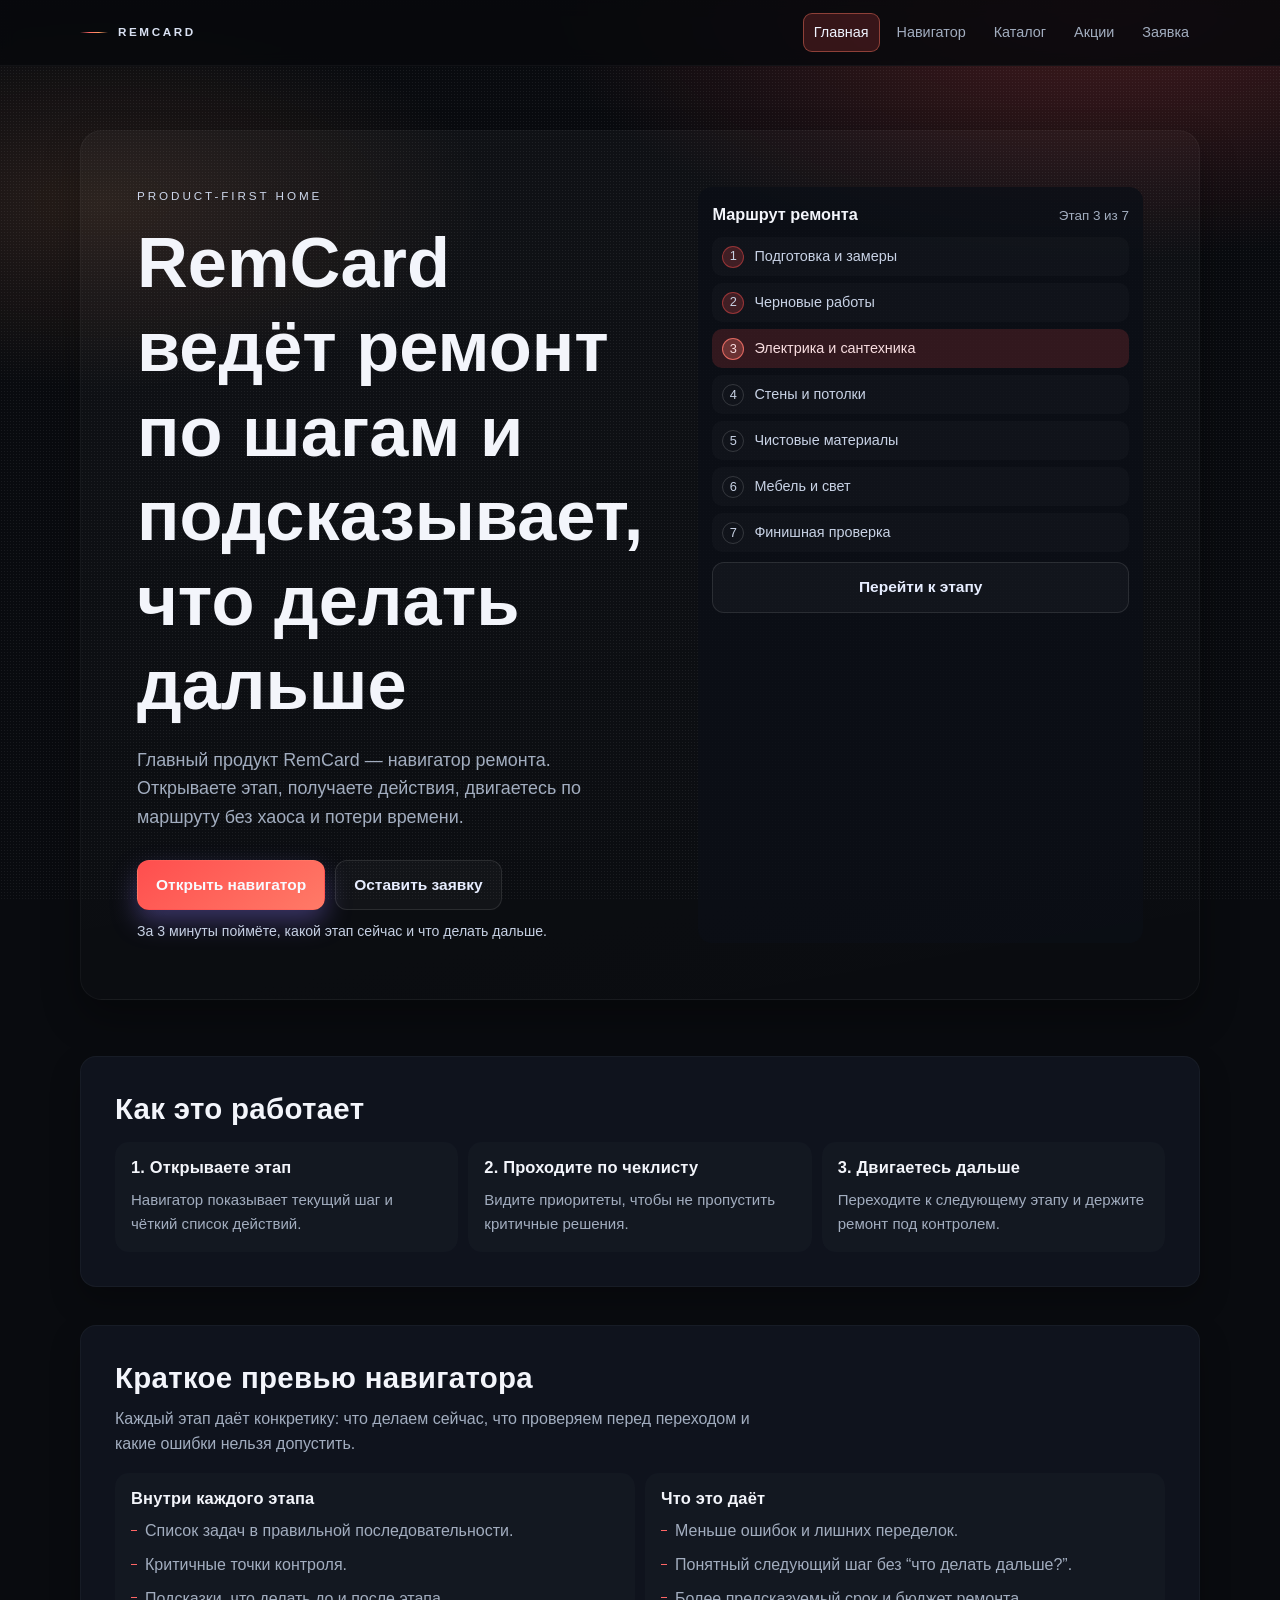
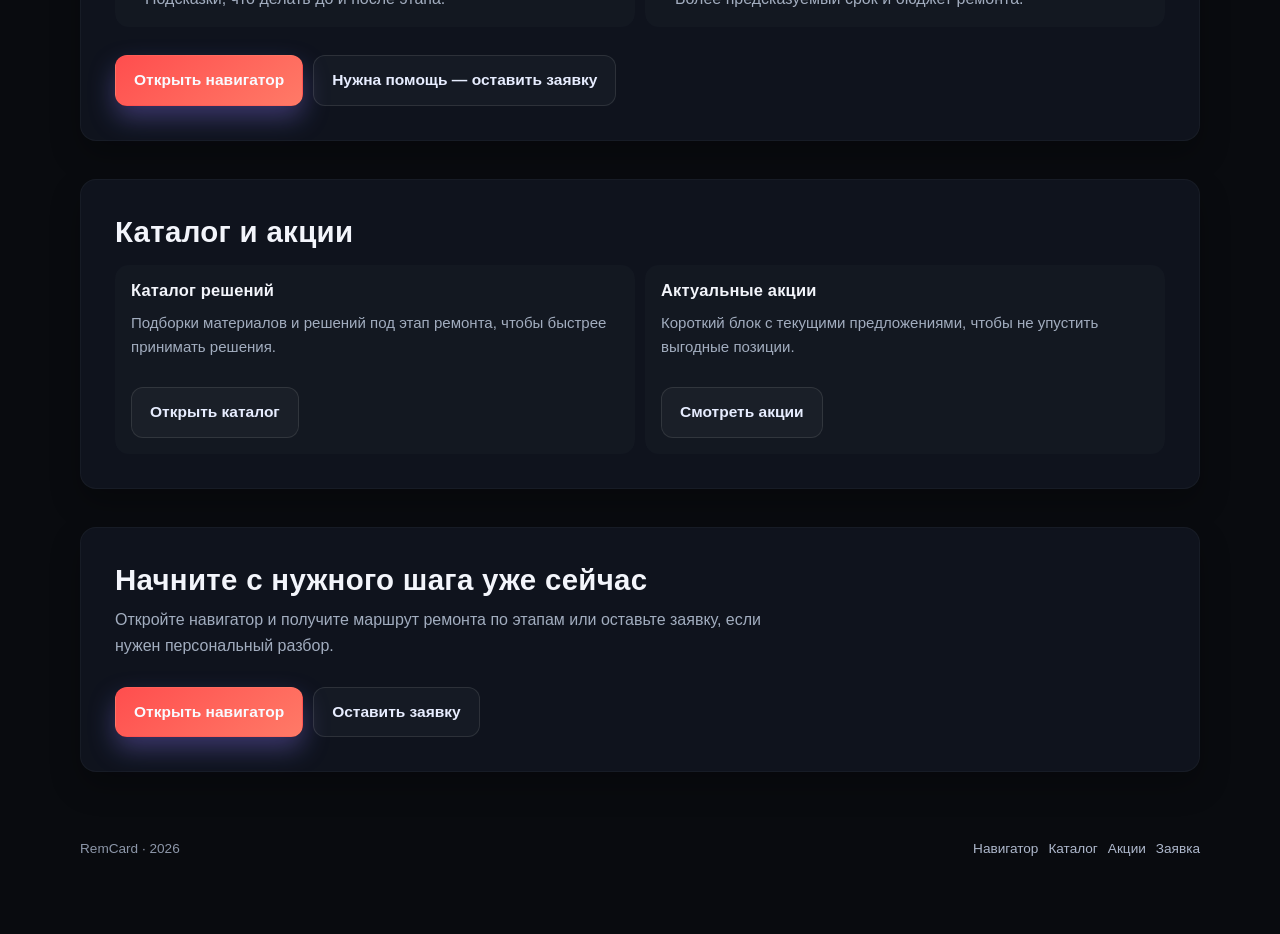
==== commit 06d34057: "Redesign homepage with product-first RemCard navigator UX Co-authored-by: Аведикян Карен <karenavedi" ====
--- a/index.html
+++ b/index.html
@@ -3,33 +3,33 @@
 <head>
   <meta charset="UTF-8" />
   <meta name="viewport" content="width=device-width, initial-scale=1.0" />
-  <title>Закрытый отбор дизайнеров карточек WB/Ozon — 4 места</title>
+  <title>RemCard — навигатор ремонта по шагам</title>
   <meta
     name="description"
-    content="Отбираем 4 сильных дизайнеров карточек маркетплейсов в core-команду агентства: реальные проекты, чёткие ТЗ, прозрачная оплата 40–50%."
+    content="RemCard — навигатор ремонта: пошаговый маршрут, понятные действия и контроль процесса. Откройте навигатор или оставьте заявку."
   />
   <meta
     name="keywords"
-    content="дизайнер карточек маркетплейсов, вакансия дизайнер карточек wildberries, дизайнер ozon удаленно, работа дизайнер карточек товаров, отбор дизайнеров карточек"
+    content="remcard, навигатор ремонта, ремонт по шагам, план ремонта квартиры, каталог для ремонта, акции на ремонт"
   />
   <meta name="robots" content="index,follow,max-snippet:-1,max-image-preview:large,max-video-preview:-1" />
   <link rel="canonical" href="https://karenavedikyan.github.io/sergey1/" />
 
   <meta property="og:type" content="website" />
   <meta property="og:locale" content="ru_RU" />
-  <meta property="og:title" content="Закрытый отбор дизайнеров карточек WB/Ozon — 4 места" />
+  <meta property="og:title" content="RemCard — навигатор ремонта по шагам" />
   <meta
     property="og:description"
-    content="Private selection в core-команду агентства: реальные проекты, понятный процесс и долгосрочное сотрудничество."
+    content="Главный продукт RemCard — навигатор ремонта. Поймите, что делать дальше на каждом этапе: от черновых работ до финиша."
   />
   <meta property="og:url" content="https://karenavedikyan.github.io/sergey1/" />
   <meta property="og:image" content="https://karenavedikyan.github.io/sergey1/assets/og-cover.svg" />
 
   <meta name="twitter:card" content="summary_large_image" />
-  <meta name="twitter:title" content="Закрытый отбор дизайнеров карточек WB/Ozon — 4 места" />
+  <meta name="twitter:title" content="RemCard — навигатор ремонта по шагам" />
   <meta
     name="twitter:description"
-    content="Отбор 4 сильных дизайнеров карточек маркетплейсов в долгосрочную команду агентства."
+    content="Откройте навигатор ремонта и двигайтесь по шагам без хаоса."
   />
   <meta name="twitter:image" content="https://karenavedikyan.github.io/sergey1/assets/og-cover.svg" />
 
@@ -38,7 +38,7 @@
     {
       "@context": "https://schema.org",
       "@type": "Organization",
-      "name": "Marketplace Card Design Agency",
+      "name": "RemCard",
       "url": "https://karenavedikyan.github.io/sergey1/",
       "telephone": "+7 918 636 00 11",
       "sameAs": [
@@ -48,308 +48,158 @@
     }
   </script>
 </head>
-<body>
+<body class="home-remcard">
   <a class="skip-link" href="#content">Перейти к контенту</a>
   <div class="site">
     <header class="site-header">
       <div class="container">
-        <a class="brand" href="index.html">Private Selection</a>
+        <a class="brand" href="index.html">RemCard</a>
         <nav class="nav" aria-label="Основная навигация">
           <a class="nav-link active" href="index.html">Главная</a>
-          <a class="nav-link" href="about.html">О нас</a>
-          <a class="nav-link" href="advantages.html">Преимущества</a>
-          <a class="nav-link" href="cases.html">Кейсы</a>
-          <a class="nav-link" href="reviews.html">Отзывы</a>
+          <a class="nav-link" href="advantages.html">Навигатор</a>
+          <a class="nav-link" href="cases.html">Каталог</a>
+          <a class="nav-link" href="reviews.html">Акции</a>
           <a class="nav-link" href="apply.html">Заявка</a>
         </nav>
       </div>
     </header>
 
     <main id="content">
-      <section class="hero">
-        <div class="container">
-          <div class="hero-shell hero-grid" data-reveal>
+      <section class="hero remcard-hero">
+        <div class="container">
+          <div class="hero-shell remcard-hero-grid" data-reveal>
             <div>
-              <p class="kicker">Closed Core Team Selection</p>
-              <h1>Формируем закрытую команду дизайнеров карточек маркетплейсов</h1>
+              <p class="kicker">Product-first Home</p>
+              <h1>RemCard ведёт ремонт по шагам и подсказывает, что делать дальше</h1>
               <p class="lead">
-                Отбираем 4 сильных специалиста для долгосрочной работы в агентстве по созданию продающих карточек для
-                Wildberries, Ozon и других маркетплейсов. Работа с реальными проектами, чёткой системой и понятной
-                оплатой.
+                Главный продукт RemCard — навигатор ремонта. Открываете этап, получаете действия, двигаетесь по маршруту
+                без хаоса и потери времени.
               </p>
               <div class="hero-actions">
-                <a class="btn btn-primary" href="apply.html">Подать заявку</a>
-                <a class="btn btn-ghost" href="cases.html">Смотреть кейсы</a>
+                <a class="btn btn-primary" href="#navigator-preview">Открыть навигатор</a>
+                <a class="btn btn-ghost" href="apply.html">Оставить заявку</a>
               </div>
-              <p class="hero-note">Рассматриваем только специалистов, готовых к системной и долгосрочной работе.</p>
-            </div>
-            <aside class="stat-grid" aria-label="Ключевые параметры сотрудничества">
-              <article class="stat-card">
-                <p class="stat-label">Количество мест</p>
-                <p class="stat-value">4 места в core-команде</p>
-              </article>
-              <article class="stat-card">
-                <p class="stat-label">Оплата</p>
-                <p class="stat-value">40–50% дизайнеру</p>
-              </article>
-              <article class="stat-card">
-                <p class="stat-label">Формат</p>
-                <p class="stat-value">Удалённо, оплата за проект</p>
-              </article>
-              <article class="stat-card">
-                <p class="stat-label">Ответ по заявке</p>
-                <p class="stat-value">До 24 часов (рабочие дни)</p>
-              </article>
+              <p class="hero-note">За 3 минуты поймёте, какой этап сейчас и что делать дальше.</p>
+            </div>
+
+            <aside class="navigator-preview" aria-label="Превью маршрута ремонта">
+              <div class="nav-preview-head">
+                <strong>Маршрут ремонта</strong>
+                <span>Этап 3 из 7</span>
+              </div>
+              <ol class="route-list">
+                <li class="done"><span>1</span><span>Подготовка и замеры</span></li>
+                <li class="done"><span>2</span><span>Черновые работы</span></li>
+                <li class="current"><span>3</span><span>Электрика и сантехника</span></li>
+                <li><span>4</span><span>Стены и потолки</span></li>
+                <li><span>5</span><span>Чистовые материалы</span></li>
+                <li><span>6</span><span>Мебель и свет</span></li>
+                <li><span>7</span><span>Финишная проверка</span></li>
+              </ol>
+              <a class="btn btn-ghost route-btn" href="advantages.html">Перейти к этапу</a>
             </aside>
           </div>
         </div>
       </section>
 
-      <section class="section">
-        <div class="container">
-          <div class="section-shell" data-reveal>
-            <div class="section-head">
-              <h2 class="section-title">О агентстве и модели сотрудничества</h2>
+      <section class="section remcard-section">
+        <div class="container">
+          <div class="section-shell" data-reveal>
+            <div class="section-head">
+              <h2 class="section-title">Как это работает</h2>
+            </div>
+            <div class="grid-3 remcard-mini-grid">
+              <article class="card remcard-mini-card">
+                <h3>1. Открываете этап</h3>
+                <p>Навигатор показывает текущий шаг и чёткий список действий.</p>
+              </article>
+              <article class="card remcard-mini-card">
+                <h3>2. Проходите по чеклисту</h3>
+                <p>Видите приоритеты, чтобы не пропустить критичные решения.</p>
+              </article>
+              <article class="card remcard-mini-card">
+                <h3>3. Двигаетесь дальше</h3>
+                <p>Переходите к следующему этапу и держите ремонт под контролем.</p>
+              </article>
+            </div>
+          </div>
+        </div>
+      </section>
+
+      <section class="section remcard-section" id="navigator-preview">
+        <div class="container">
+          <div class="section-shell" data-reveal>
+            <div class="section-head">
+              <h2 class="section-title">Краткое превью навигатора</h2>
               <p class="section-copy">
-                Агентство специализируется на создании продающих карточек для маркетплейсов. Основатель команды
-                отвечает за стратегию, продажи, коммуникацию с клиентами и контроль проектов. Дизайнеры работают по
-                чётким техническим заданиям и получают стабильный поток задач.
+                Каждый этап даёт конкретику: что делаем сейчас, что проверяем перед переходом и какие ошибки нельзя
+                допустить.
               </p>
             </div>
-            <div class="chip-grid" aria-label="Условия сотрудничества">
-              <article class="chip">Удалённая работа</article>
-              <article class="chip">Оплата за каждый проект</article>
-              <article class="chip">Прозрачная система</article>
-              <article class="chip">Долгосрочное сотрудничество</article>
-              <article class="chip">Деление прибыли 40–50%</article>
-            </div>
-          </div>
-        </div>
-      </section>
-
-      <section class="section">
-        <div class="container">
-          <div class="section-shell" data-reveal>
-            <div class="section-head">
-              <h2 class="section-title">Почему эта команда сильнее хаотичного фриланса</h2>
+            <div class="grid-2 remcard-preview-grid">
+              <article class="card remcard-mini-card">
+                <h3>Внутри каждого этапа</h3>
+                <ul class="list">
+                  <li>Список задач в правильной последовательности.</li>
+                  <li>Критичные точки контроля.</li>
+                  <li>Подсказки, что делать до и после этапа.</li>
+                </ul>
+              </article>
+              <article class="card remcard-mini-card">
+                <h3>Что это даёт</h3>
+                <ul class="list">
+                  <li>Меньше ошибок и лишних переделок.</li>
+                  <li>Понятный следующий шаг без “что делать дальше?”.</li>
+                  <li>Более предсказуемый срок и бюджет ремонта.</li>
+                </ul>
+              </article>
+            </div>
+            <div class="hero-actions">
+              <a class="btn btn-primary" href="advantages.html">Открыть навигатор</a>
+              <a class="btn btn-ghost" href="apply.html">Нужна помощь — оставить заявку</a>
+            </div>
+          </div>
+        </div>
+      </section>
+
+      <section class="section remcard-section">
+        <div class="container">
+          <div class="section-shell" data-reveal>
+            <div class="section-head">
+              <h2 class="section-title">Каталог и акции</h2>
+            </div>
+            <div class="grid-2 remcard-preview-grid">
+              <article class="card remcard-mini-card">
+                <h3>Каталог решений</h3>
+                <p>Подборки материалов и решений под этап ремонта, чтобы быстрее принимать решения.</p>
+                <div class="hero-actions">
+                  <a class="btn btn-ghost" href="cases.html">Открыть каталог</a>
+                </div>
+              </article>
+              <article class="card remcard-mini-card">
+                <h3>Актуальные акции</h3>
+                <p>Короткий блок с текущими предложениями, чтобы не упустить выгодные позиции.</p>
+                <div class="hero-actions">
+                  <a class="btn btn-ghost" href="reviews.html">Смотреть акции</a>
+                </div>
+              </article>
+            </div>
+          </div>
+        </div>
+      </section>
+
+      <section class="section remcard-section remcard-final">
+        <div class="container">
+          <div class="section-shell" data-reveal>
+            <div class="section-head">
+              <h2 class="section-title">Начните с нужного шага уже сейчас</h2>
               <p class="section-copy">
-                Мы строим рабочую систему, где дизайнеру не нужно тратить время на поиск клиентов, спорные ТЗ и
-                неструктурированные правки.
+                Откройте навигатор и получите маршрут ремонта по этапам или оставьте заявку, если нужен персональный разбор.
               </p>
             </div>
-            <div class="grid-4">
-              <article class="card">
-                <h3>Стабильный поток задач</h3>
-                <p>Вы концентрируетесь на дизайне и результате, а не на постоянном поиске заказов.</p>
-              </article>
-              <article class="card">
-                <h3>Чёткие брифы</h3>
-                <p>Каждая задача имеет цель, ограничения, приоритеты и понятный критерий приёмки.</p>
-              </article>
-              <article class="card">
-                <h3>Скорость коммуникации</h3>
-                <p>Конкретные правки, понятные дедлайны, рабочий ритм без лишнего шума.</p>
-              </article>
-              <article class="card">
-                <h3>Фокус на метриках</h3>
-                <p>Дизайн оценивается не по вкусу, а по влиянию на CTR, CR и продажи карточки.</p>
-              </article>
-            </div>
-          </div>
-        </div>
-      </section>
-
-      <section class="section">
-        <div class="container">
-          <div class="section-shell" data-reveal>
-            <div class="section-head">
-              <h2 class="section-title">Кейсы: как дизайн влияет на результат карточки</h2>
-              <p class="section-copy">
-                Примеры проектов из практики команды с акцентом на коммерческий эффект.
-              </p>
-            </div>
-            <div class="grid-3">
-              <article class="card">
-                <h3>WB · Косметика</h3>
-                <ul class="list">
-                  <li>Задача: повысить CTR первого слайда и упростить оффер.</li>
-                  <li>Решение: новая композиция и инфографика для мобильной выдачи.</li>
-                  <li>Результат: CTR +29%, конверсия +14% за 5 недель.</li>
-                </ul>
-              </article>
-              <article class="card">
-                <h3>Ozon · Товары для дома</h3>
-                <ul class="list">
-                  <li>Задача: увеличить добавления в корзину.</li>
-                  <li>Решение: сценарии использования и структура выгод по слайдам.</li>
-                  <li>Результат: Add-to-cart +21%, глубина просмотра +33%.</li>
-                </ul>
-              </article>
-              <article class="card">
-                <h3>WB · Аксессуары</h3>
-                <ul class="list">
-                  <li>Задача: выделиться в перегретой конкурентной выдаче.</li>
-                  <li>Решение: визуальный код бренда + быстрые смысловые якоря.</li>
-                  <li>Результат: CTR +18%, конверсия в заказ +11%.</li>
-                </ul>
-              </article>
-            </div>
-            <div class="kpi">
-              <div class="kpi-item"><strong>+29%</strong><span>Рост CTR в лучшем кейсе</span></div>
-              <div class="kpi-item"><strong>+21%</strong><span>Рост add-to-cart по Ozon</span></div>
-              <div class="kpi-item"><strong>+14%</strong><span>Рост конверсии в заказ</span></div>
-            </div>
-          </div>
-        </div>
-      </section>
-
-      <section class="section">
-        <div class="container">
-          <div class="section-shell" data-reveal>
-            <div class="section-head">
-              <h2 class="section-title">Требования и процесс отбора</h2>
-            </div>
-            <div class="grid-2">
-              <article class="card">
-                <h3>Кого мы рассматриваем</h3>
-                <ul class="list">
-                  <li>Опыт работы с карточками WB / Ozon и понимание marketplace-логики.</li>
-                  <li>Сильное портфолио: минимум 3 кейса с понятным результатом.</li>
-                  <li>Соблюдение сроков, ответственная коммуникация, дисциплина по правкам.</li>
-                  <li>Готовность работать в системном процессе и долгосрочном формате.</li>
-                </ul>
-              </article>
-              <article class="card">
-                <h3>Этапы</h3>
-                <ol class="timeline">
-                  <li><span class="step">1</span><span>Заявка</span></li>
-                  <li><span class="step">2</span><span>Анализ 3 лучших работ</span></li>
-                  <li><span class="step">3</span><span>Тестовое задание</span></li>
-                  <li><span class="step">4</span><span>Формирование основной команды</span></li>
-                </ol>
-                <p class="note">Количество мест ограничено — формируется основной костяк команды.</p>
-              </article>
-            </div>
-          </div>
-        </div>
-      </section>
-
-      <section class="section">
-        <div class="container">
-          <div class="section-shell" data-reveal>
-            <div class="section-head">
-              <h2 class="section-title">Отзывы о работе в команде</h2>
-            </div>
-            <div class="grid-3">
-              <figure class="quote">
-                <p>
-                  «Нравится чёткая система: понятные ТЗ, конкретные правки и дедлайны без хаоса. Можно сфокусироваться
-                  на качестве и скорости».
-                </p>
-                <cite>— Марина П., дизайнер карточек WB/Ozon</cite>
-              </figure>
-              <figure class="quote">
-                <p>
-                  «Это не формат “сделай красиво”. Мы работаем на метрики карточки, и это сильно повышает профессиональный
-                  уровень».
-                </p>
-                <cite>— Роман С., senior designer</cite>
-              </figure>
-              <figure class="quote">
-                <p>
-                  «У команды высокий стандарт и предсказуемый процесс. Это редкость на рынке и большой плюс для
-                  специалистов с сильной дисциплиной».
-                </p>
-                <cite>— Елена В., project manager</cite>
-              </figure>
-            </div>
-          </div>
-        </div>
-      </section>
-
-      <section class="section faq">
-        <div class="container">
-          <div class="section-shell" data-reveal>
-            <div class="section-head">
-              <h2 class="section-title">FAQ для кандидатов</h2>
-            </div>
-            <details>
-              <summary>Как быстро вы даёте ответ по заявке?</summary>
-              <p>В рабочие дни связываемся в течение 24 часов после отправки формы.</p>
-            </details>
-            <details>
-              <summary>Как проходит тестовое задание?</summary>
-              <p>Вы получаете краткое ТЗ, сроки и критерии оценки. Проверяем логику, композицию и коммерческое мышление.</p>
-            </details>
-            <details>
-              <summary>Какая нагрузка по задачам?</summary>
-              <p>Зависит от вашего темпа и качества. В среднем 3–8 проектов в месяц для core-специалистов.</p>
-            </details>
-            <details>
-              <summary>С кем происходит коммуникация по проектам?</summary>
-              <p>С менеджером/основателем команды: чёткий канал связи, понятные правки, контроль сроков.</p>
-            </details>
-            <details>
-              <summary>Можно ли совмещать с другими проектами?</summary>
-              <p>Да, если вы стабильно выдерживаете сроки и качество по обязательствам внутри команды.</p>
-            </details>
-          </div>
-        </div>
-      </section>
-
-      <section class="section" id="apply">
-        <div class="container">
-          <div class="section-shell" data-reveal>
-            <div class="section-head">
-              <h2 class="section-title">Контакты и форма заявки</h2>
-              <p class="section-copy">
-                Заполните форму за 2–3 минуты. Сначала анализируем портфолио, затем приглашаем на следующий этап.
-              </p>
-            </div>
-            <div class="form-grid">
-              <article class="contact-panel">
-                <p class="phone">
-                  <a href="tel:+79186360011" aria-label="Позвонить по номеру +7 918 636 00 11">+7 918 636 00 11</a>
-                </p>
-                <div class="contact-row">
-                  <a class="link-inline" href="https://wa.me/79186360011" target="_blank" rel="noopener noreferrer">WhatsApp</a>
-                  <span>/</span>
-                  <a class="link-inline" href="https://t.me/+79186360011" target="_blank" rel="noopener noreferrer">Telegram</a>
-                </div>
-                <p class="section-copy">
-                  Работаем только с дизайнерами, которые готовы к системному взаимодействию и стабильным стандартам
-                  качества.
-                </p>
-                <p class="note">Нужна подробная информация о процессе? Перейдите на страницу заявки.</p>
-                <a class="btn btn-ghost" href="apply.html">Открыть страницу заявки</a>
-              </article>
-
-              <article class="form-panel">
-                <form class="apply-form" novalidate>
-                  <div class="field">
-                    <label for="home-name">Имя</label>
-                    <input id="home-name" name="name" type="text" required />
-                  </div>
-                  <div class="field">
-                    <label for="home-telegram">Telegram</label>
-                    <input id="home-telegram" name="telegram" type="text" placeholder="@username" required />
-                  </div>
-                  <div class="field">
-                    <label for="home-portfolio">Ссылка на портфолио или 3 лучшие работы</label>
-                    <textarea id="home-portfolio" name="portfolio" required></textarea>
-                  </div>
-                  <div class="field">
-                    <label for="home-experience">Опыт работы</label>
-                    <textarea id="home-experience" name="experience" required></textarea>
-                  </div>
-                  <label class="check-row" for="home-ready">
-                    <input id="home-ready" name="test_ready" type="checkbox" required />
-                    <span>Готов(а) выполнить тестовое задание</span>
-                  </label>
-                  <button class="btn btn-primary" type="submit">Отправить заявку</button>
-                  <p class="form-status" data-form-status role="status" aria-live="polite"></p>
-                </form>
-              </article>
+            <div class="hero-actions">
+              <a class="btn btn-primary" href="advantages.html">Открыть навигатор</a>
+              <a class="btn btn-ghost" href="apply.html">Оставить заявку</a>
             </div>
           </div>
         </div>
@@ -358,18 +208,18 @@
 
     <footer class="footer">
       <div class="container footer-grid">
-        <span>Marketplace Card Design Agency · <span class="js-year">2026</span></span>
+        <span>RemCard · <span class="js-year">2026</span></span>
         <nav class="footer-links" aria-label="Дополнительная навигация">
-          <a href="about.html">О нас</a>
-          <a href="cases.html">Кейсы</a>
-          <a href="reviews.html">Отзывы</a>
+          <a href="advantages.html">Навигатор</a>
+          <a href="cases.html">Каталог</a>
+          <a href="reviews.html">Акции</a>
           <a href="apply.html">Заявка</a>
         </nav>
       </div>
     </footer>
 
     <div class="mobile-cta">
-      <a class="btn btn-primary" href="apply.html">Подать заявку в команду</a>
+      <a class="btn btn-primary" href="advantages.html">Открыть навигатор</a>
     </div>
   </div>
 
--- a/assets/styles.css
+++ b/assets/styles.css
@@ -668,6 +668,153 @@
   padding: 13px 16px;
 }
 
+/* RemCard home-specific visual system */
+body.home-remcard {
+  --accent: #ff4e4e;
+  --accent-soft: #ff7a67;
+  --accent-line: #ff6666;
+  --premium: #ff9b62;
+  background:
+    radial-gradient(900px 420px at 86% 0%, rgba(255, 78, 78, 0.24), transparent 62%),
+    radial-gradient(620px 300px at 8% 8%, rgba(255, 155, 98, 0.12), transparent 62%),
+    #090b0f;
+}
+
+body.home-remcard .site-header {
+  border-bottom-color: rgba(255, 255, 255, 0.04);
+  background: rgba(7, 9, 12, 0.86);
+}
+
+body.home-remcard .nav-link.active {
+  background: rgba(255, 78, 78, 0.18);
+  border-color: rgba(255, 120, 99, 0.44);
+}
+
+.remcard-hero {
+  padding: 64px 0 42px;
+}
+
+.remcard-hero-grid {
+  display: grid;
+  grid-template-columns: 1.1fr 0.9fr;
+  gap: 18px;
+  align-items: stretch;
+}
+
+body.home-remcard .hero-shell {
+  border-color: rgba(255, 255, 255, 0.04);
+  background: linear-gradient(170deg, rgba(255, 255, 255, 0.03), rgba(255, 255, 255, 0.008));
+  box-shadow: 0 18px 38px rgba(0, 0, 0, 0.32);
+}
+
+body.home-remcard h1 {
+  max-width: 14ch;
+  font-size: clamp(2.2rem, 5.8vw, 4.4rem);
+  letter-spacing: 0;
+}
+
+body.home-remcard .lead {
+  max-width: 52ch;
+}
+
+.navigator-preview {
+  border-radius: 14px;
+  padding: 14px;
+  background: rgba(11, 15, 22, 0.82);
+}
+
+.nav-preview-head {
+  display: flex;
+  justify-content: space-between;
+  gap: 10px;
+  align-items: baseline;
+  margin-bottom: 10px;
+}
+
+.nav-preview-head strong {
+  font-size: 1.02rem;
+}
+
+.nav-preview-head span {
+  font-size: 0.84rem;
+  color: var(--muted);
+}
+
+.route-list {
+  list-style: none;
+  margin: 0;
+  padding: 0;
+  display: grid;
+  gap: 7px;
+}
+
+.route-list li {
+  display: flex;
+  align-items: center;
+  gap: 10px;
+  color: #c8d2e5;
+  font-size: 0.9rem;
+  padding: 8px 10px;
+  border-radius: 10px;
+  background: rgba(255, 255, 255, 0.02);
+}
+
+.route-list li span:first-child {
+  width: 22px;
+  height: 22px;
+  border-radius: 50%;
+  flex-shrink: 0;
+  display: inline-flex;
+  align-items: center;
+  justify-content: center;
+  border: 1px solid rgba(255, 255, 255, 0.15);
+  font-size: 0.8rem;
+}
+
+.route-list li.done span:first-child {
+  border-color: rgba(255, 78, 78, 0.45);
+  background: rgba(255, 78, 78, 0.2);
+}
+
+.route-list li.current {
+  background: rgba(255, 78, 78, 0.16);
+  color: #f8dde0;
+}
+
+.route-list li.current span:first-child {
+  border-color: rgba(255, 118, 109, 0.8);
+  background: rgba(255, 118, 109, 0.28);
+}
+
+.route-btn {
+  width: 100%;
+  margin-top: 10px;
+}
+
+.remcard-section {
+  padding-top: 14px;
+}
+
+body.home-remcard .remcard-section .section-shell {
+  background: rgba(17, 23, 34, 0.78);
+  border: 1px solid rgba(255, 255, 255, 0.04);
+  box-shadow: 0 14px 30px rgba(0, 0, 0, 0.25);
+}
+
+.remcard-mini-grid,
+.remcard-preview-grid {
+  gap: 10px;
+}
+
+.remcard-mini-card {
+  border: 0;
+  background: rgba(255, 255, 255, 0.02);
+}
+
+.remcard-final {
+  padding-bottom: 32px;
+}
+
 [data-reveal] {
   opacity: 0;
   transform: translateY(16px);
@@ -691,6 +838,7 @@
 
 @media (max-width: 920px) {
   .hero-grid,
+  .remcard-hero-grid,
   .form-grid,
   .grid-3,
   .grid-2,
@@ -728,4 +876,8 @@
   .mobile-cta {
     display: block;
   }
-}
+
+  body.home-remcard h1 {
+    font-size: clamp(1.9rem, 9vw, 2.7rem);
+  }
+}
